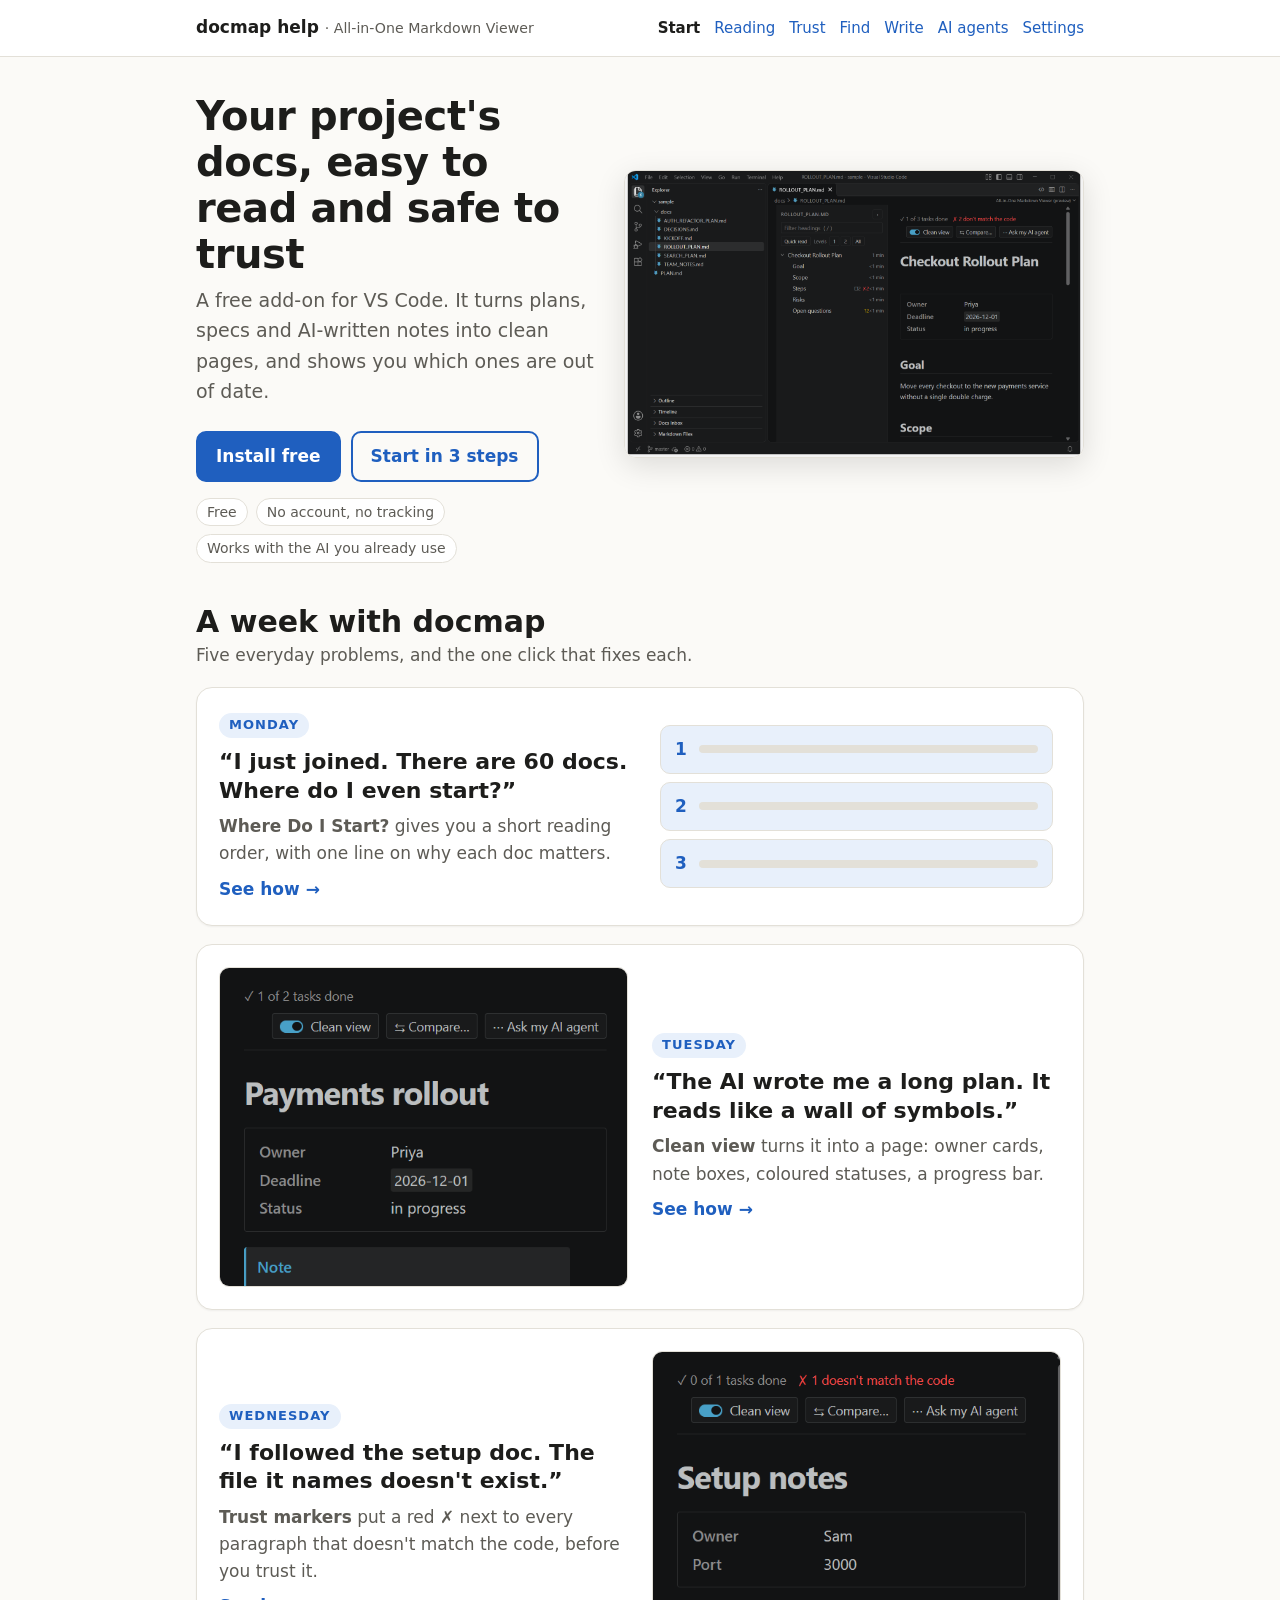
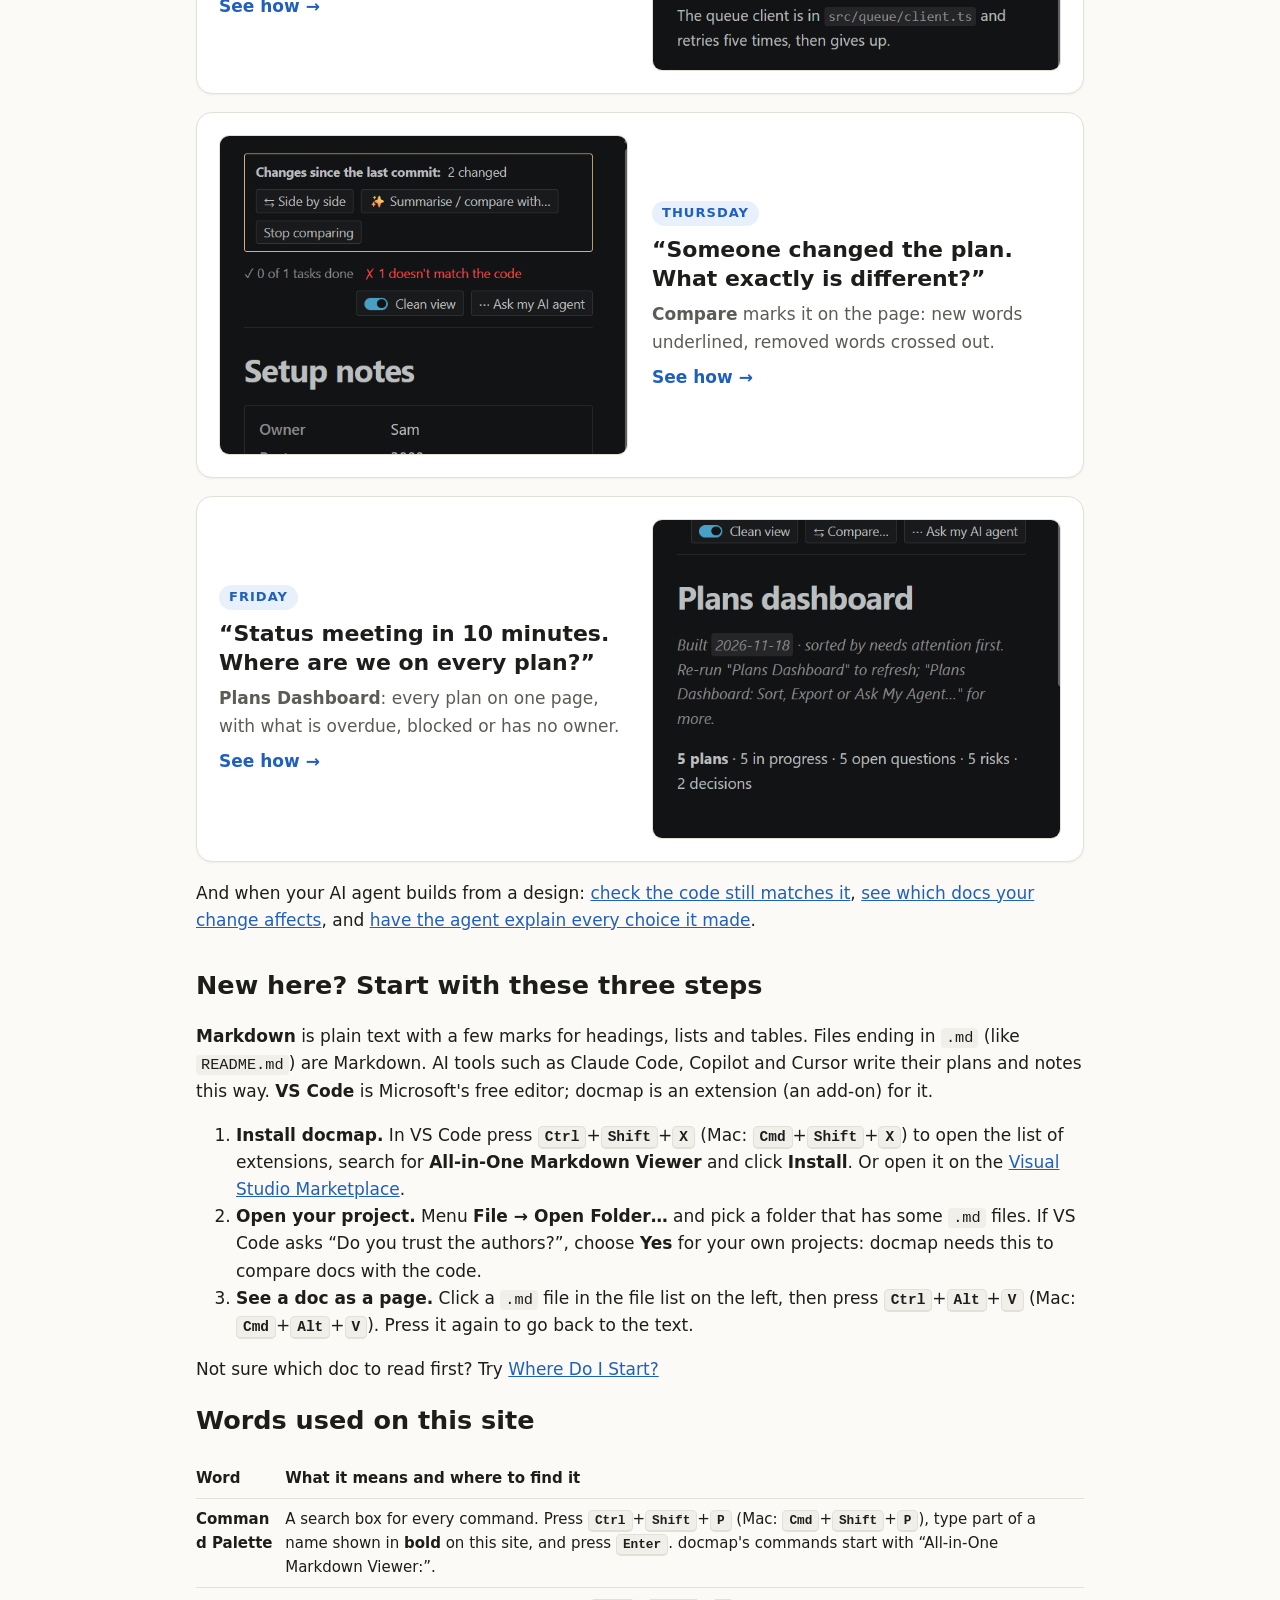
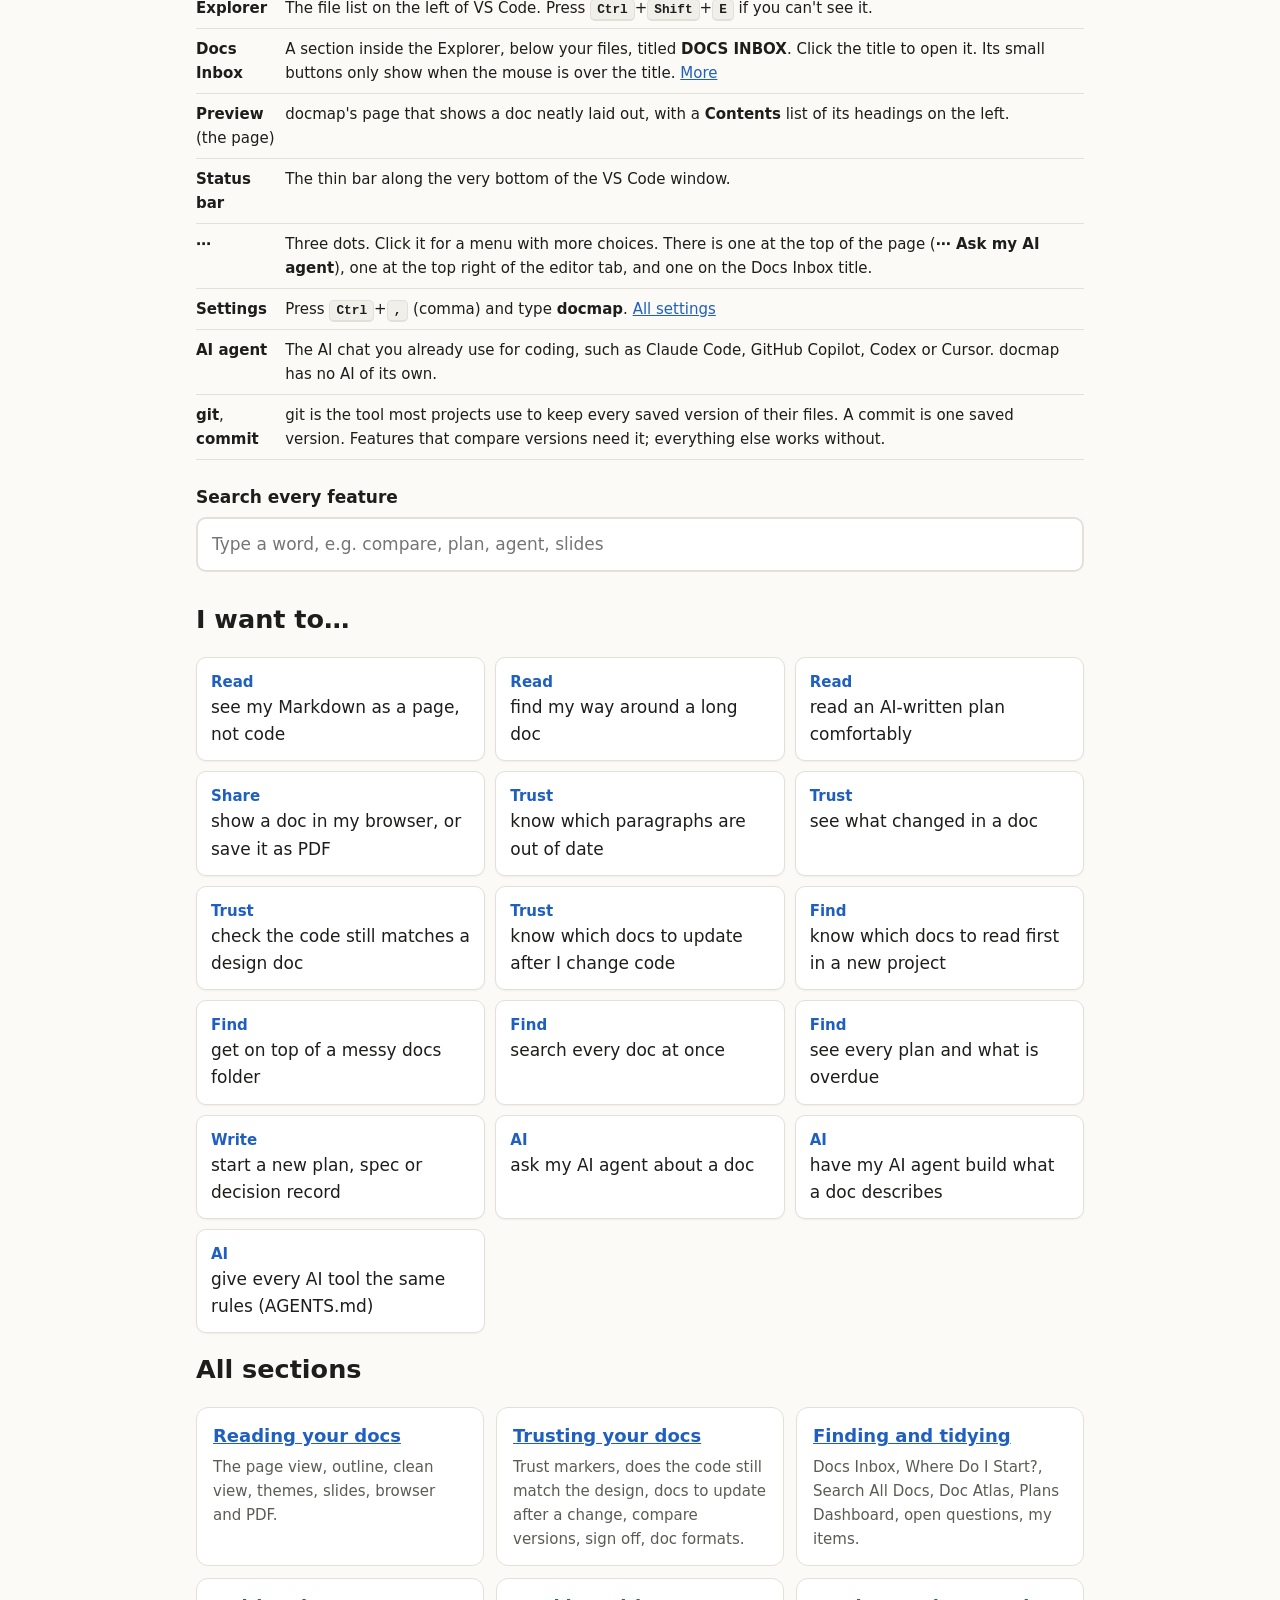
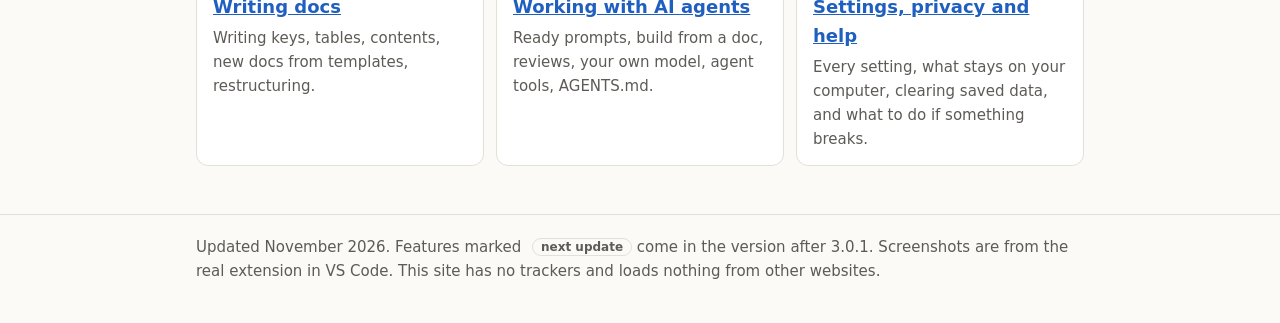
==== index.html @ 30f21ce8 "Help site for the next update: visual start page, new features, fixes - Start page: hero with instal" ====
<!doctype html>
<html lang="en">
<head>
<meta charset="utf-8">
<meta name="viewport" content="width=device-width, initial-scale=1">
<title>docmap help — All-in-One Markdown Viewer</title>
<meta name="description" content="Every feature of the All-in-One Markdown Viewer extension for VS Code: what it does, where to find it, and how to try it.">
<link rel="stylesheet" href="style.css">
</head>
<body>
<header class="top">
  <div class="wrap">
    <a class="brand" href="index.html">docmap help <small>· All-in-One Markdown Viewer</small></a>
    <nav aria-label="Sections">
      <a href="index.html" aria-current="page">Start</a>
      <a href="reading.html">Reading</a>
      <a href="trust.html">Trust</a>
      <a href="finding.html">Find</a>
      <a href="writing.html">Write</a>
      <a href="agents.html">AI agents</a>
      <a href="settings.html">Settings</a>
    </nav>
  </div>
</header>

<main class="wrap">
  <section class="hero">
    <div class="hero-text">
      <h1>Your project's docs, easy to read and safe to trust</h1>
      <p class="intro">A free add-on for VS Code. It turns plans, specs and AI-written notes into clean pages, and shows you which ones are out of date.</p>
      <p class="cta">
        <a class="btn" href="https://marketplace.visualstudio.com/items?itemName=kish21.markdown-as-web-page">Install free</a>
        <a class="btn ghost" href="#start">Start in 3 steps</a>
      </p>
      <ul class="pills">
        <li>Free</li><li>No account, no tracking</li><li>Works with the AI you already use</li>
      </ul>
    </div>
    <img class="hero-img" src="img/page-view.png" width="1440" height="900" alt="A plan shown as a clean page in VS Code, with a contents list on the left and a summary bar at the top">
  </section>

  <h2 class="story-title">A week with docmap</h2>
  <p class="story-sub">Five everyday problems, and the one click that fixes each.</p>
  <ol class="story">
    <li>
      <div class="story-text">
        <span class="day">Monday</span>
        <p class="pain">“I just joined. There are 60 docs. Where do I even start?”</p>
        <p class="fix"><b>Where Do I Start?</b> gives you a short reading order, with one line on why each doc matters.</p>
        <a href="finding.html#where-to-start">See how →</a>
      </div>
      <div class="story-art" aria-hidden="true"><span>1</span><span>2</span><span>3</span></div>
    </li>
    <li>
      <div class="story-text">
        <span class="day">Tuesday</span>
        <p class="pain">“The AI wrote me a long plan. It reads like a wall of symbols.”</p>
        <p class="fix"><b>Clean view</b> turns it into a page: owner cards, note boxes, coloured statuses, a progress bar.</p>
        <a href="reading.html#clean-view">See how →</a>
      </div>
      <img src="img/clean-view.png" width="558" height="1040" alt="An AI-written plan in Clean view: an owner card, a note box, numbered steps, coloured status labels and a progress bar" loading="lazy">
    </li>
    <li>
      <div class="story-text">
        <span class="day">Wednesday</span>
        <p class="pain">“I followed the setup doc. The file it names doesn't exist.”</p>
        <p class="fix"><b>Trust markers</b> put a red ✗ next to every paragraph that doesn't match the code, before you trust it.</p>
        <a href="trust.html#trust-markers">See how →</a>
      </div>
      <img src="img/trust-markers.png" width="558" height="778" alt="A red cross in the margin next to a paragraph that names a missing file, and '1 doesn't match the code' at the top" loading="lazy">
    </li>
    <li>
      <div class="story-text">
        <span class="day">Thursday</span>
        <p class="pain">“Someone changed the plan. What exactly is different?”</p>
        <p class="fix"><b>Compare</b> marks it on the page: new words underlined, removed words crossed out.</p>
        <a href="trust.html#compare">See how →</a>
      </div>
      <img src="img/compare-result.png" width="558" height="778" alt="A page with old words crossed out in red and new words underlined in green" loading="lazy">
    </li>
    <li>
      <div class="story-text">
        <span class="day">Friday</span>
        <p class="pain">“Status meeting in 10 minutes. Where are we on every plan?”</p>
        <p class="fix"><b>Plans Dashboard</b>: every plan on one page, with what is overdue, blocked or has no owner.</p>
        <a href="finding.html#plans-dashboard">See how →</a>
      </div>
      <img src="img/plans-dashboard.png" width="558" height="870" alt="The Plans Dashboard: totals at the top, then a Needs attention list of overdue plans and plans with no owner" loading="lazy">
    </li>
  </ol>
  <p class="story-more">And when your AI agent builds from a design: <a href="trust.html#design-check">check the code still matches it</a>, <a href="trust.html#commit-hint">see which docs your change affects</a>, and <a href="agents.html#build-from-doc">have the agent explain every choice it made</a>.</p>

  <h2 id="start">New here? Start with these three steps</h2>
  <p><b>Markdown</b> is plain text with a few marks for headings, lists and tables. Files ending in <code>.md</code> (like <code>README.md</code>) are Markdown. AI tools such as Claude Code, Copilot and Cursor write their plans and notes this way. <b>VS Code</b> is Microsoft's free editor; docmap is an extension (an add-on) for it.</p>
  <ol>
    <li><b>Install docmap.</b> In VS Code press <kbd>Ctrl</kbd>+<kbd>Shift</kbd>+<kbd>X</kbd> (Mac: <kbd>Cmd</kbd>+<kbd>Shift</kbd>+<kbd>X</kbd>) to open the list of extensions, search for <b>All-in-One Markdown Viewer</b> and click <b>Install</b>. Or open it on the <a href="https://marketplace.visualstudio.com/items?itemName=kish21.markdown-as-web-page">Visual Studio Marketplace</a>.</li>
    <li><b>Open your project.</b> Menu <b>File → Open Folder…</b> and pick a folder that has some <code>.md</code> files. If VS Code asks “Do you trust the authors?”, choose <b>Yes</b> for your own projects: docmap needs this to compare docs with the code.</li>
    <li><b>See a doc as a page.</b> Click a <code>.md</code> file in the file list on the left, then press <kbd>Ctrl</kbd>+<kbd>Alt</kbd>+<kbd>V</kbd> (Mac: <kbd>Cmd</kbd>+<kbd>Alt</kbd>+<kbd>V</kbd>). Press it again to go back to the text.</li>
  </ol>
  <p>Not sure which doc to read first? Try <a href="finding.html#where-to-start">Where Do I Start?</a></p>

  <h2 id="words">Words used on this site</h2>
  <table class="words">
    <tr><th>Word</th><th>What it means and where to find it</th></tr>
    <tr><td><b>Command Palette</b></td><td>A search box for every command. Press <kbd>Ctrl</kbd>+<kbd>Shift</kbd>+<kbd>P</kbd> (Mac: <kbd>Cmd</kbd>+<kbd>Shift</kbd>+<kbd>P</kbd>), type part of a name shown in <span class="cmd">bold</span> on this site, and press <kbd>Enter</kbd>. docmap's commands start with “All-in-One Markdown Viewer:”.</td></tr>
    <tr><td><b>Explorer</b></td><td>The file list on the left of VS Code. Press <kbd>Ctrl</kbd>+<kbd>Shift</kbd>+<kbd>E</kbd> if you can't see it.</td></tr>
    <tr><td><b>Docs Inbox</b></td><td>A section inside the Explorer, below your files, titled <b>DOCS INBOX</b>. Click the title to open it. Its small buttons only show when the mouse is over the title. <a href="finding.html#docs-inbox">More</a></td></tr>
    <tr><td><b>Preview</b> (the page)</td><td>docmap's page that shows a doc neatly laid out, with a <b>Contents</b> list of its headings on the left.</td></tr>
    <tr><td><b>Status bar</b></td><td>The thin bar along the very bottom of the VS Code window.</td></tr>
    <tr><td><b>⋯</b></td><td>Three dots. Click it for a menu with more choices. There is one at the top of the page (<b>⋯ Ask my AI agent</b>), one at the top right of the editor tab, and one on the Docs Inbox title.</td></tr>
    <tr><td><b>Settings</b></td><td>Press <kbd>Ctrl</kbd>+<kbd>,</kbd> (comma) and type <b>docmap</b>. <a href="settings.html#settings">All settings</a></td></tr>
    <tr><td><b>AI agent</b></td><td>The AI chat you already use for coding, such as Claude Code, GitHub Copilot, Codex or Cursor. docmap has no AI of its own.</td></tr>
    <tr><td><b>git</b>, <b>commit</b></td><td>git is the tool most projects use to keep every saved version of their files. A commit is one saved version. Features that compare versions need it; everything else works without.</td></tr>
  </table>

  <div class="search" role="search">
    <label for="q">Search every feature</label>
    <input id="q" type="search" placeholder="Type a word, e.g. compare, plan, agent, slides" autocomplete="off">
    <ul id="results" aria-live="polite"></ul>
  </div>

  <h2>I want to…</h2>
  <ul class="want">
    <li><a href="reading.html#show-preview"><span>Read</span>see my Markdown as a page, not code</a></li>
    <li><a href="reading.html#find-your-way"><span>Read</span>find my way around a long doc</a></li>
    <li><a href="reading.html#clean-view"><span>Read</span>read an AI-written plan comfortably</a></li>
    <li><a href="reading.html#in-browser"><span>Share</span>show a doc in my browser, or save it as PDF</a></li>
    <li><a href="trust.html#trust-markers"><span>Trust</span>know which paragraphs are out of date</a></li>
    <li><a href="trust.html#compare"><span>Trust</span>see what changed in a doc</a></li>
    <li><a href="trust.html#design-check"><span>Trust</span>check the code still matches a design doc</a></li>
    <li><a href="trust.html#commit-hint"><span>Trust</span>know which docs to update after I change code</a></li>
    <li><a href="finding.html#where-to-start"><span>Find</span>know which docs to read first in a new project</a></li>
    <li><a href="finding.html#docs-inbox"><span>Find</span>get on top of a messy docs folder</a></li>
    <li><a href="finding.html#search-all-docs"><span>Find</span>search every doc at once</a></li>
    <li><a href="finding.html#plans-dashboard"><span>Find</span>see every plan and what is overdue</a></li>
    <li><a href="writing.html#new-doc"><span>Write</span>start a new plan, spec or decision record</a></li>
    <li><a href="agents.html#ask-agent"><span>AI</span>ask my AI agent about a doc</a></li>
    <li><a href="agents.html#build-from-doc"><span>AI</span>have my AI agent build what a doc describes</a></li>
    <li><a href="agents.html#agents-md"><span>AI</span>give every AI tool the same rules (AGENTS.md)</a></li>
  </ul>

  <h2>All sections</h2>
  <ul class="sections">
    <li><h3><a href="reading.html">Reading your docs</a></h3><p>The page view, outline, clean view, themes, slides, browser and PDF.</p></li>
    <li><h3><a href="trust.html">Trusting your docs</a></h3><p>Trust markers, does the code still match the design, docs to update after a change, compare versions, sign off, doc formats.</p></li>
    <li><h3><a href="finding.html">Finding and tidying</a></h3><p>Docs Inbox, Where Do I Start?, Search All Docs, Doc Atlas, Plans Dashboard, open questions, my items.</p></li>
    <li><h3><a href="writing.html">Writing docs</a></h3><p>Writing keys, tables, contents, new docs from templates, restructuring.</p></li>
    <li><h3><a href="agents.html">Working with AI agents</a></h3><p>Ready prompts, build from a doc, reviews, your own model, agent tools, AGENTS.md.</p></li>
    <li><h3><a href="settings.html">Settings, privacy and help</a></h3><p>Every setting, what stays on your computer, clearing saved data, and what to do if something breaks.</p></li>
  </ul>
</main>

<footer>
  <div class="wrap">
    Updated November 2026. Features marked <span class="soon">next update</span> come in the version after 3.0.1. Screenshots are from the real extension in VS Code. This site has no trackers and loads nothing from other websites.
  </div>
</footer>
<script src="features.js"></script>
<script src="search.js"></script>
</body>
</html>
---- style.css ----
/* docmap help — one stylesheet, no outside fonts. Light and dark follow the reader's system. */
:root {
  --bg: #fbfaf7;
  --panel: #ffffff;
  --text: #1d1d1b;
  --muted: #5d5b55;
  --line: #e3e0d8;
  --accent: #1f5fbf;
  --accent-soft: #e8f0fb;
  --where: #fff7e0;
  --where-line: #e9c552;
  --kbd: #f1efe9;
  --shadow: 0 1px 2px rgba(0, 0, 0, .05);
  color-scheme: light;
}
@media (prefers-color-scheme: dark) {
  :root {
    --bg: #17181a;
    --panel: #1f2023;
    --text: #e9e7e2;
    --muted: #a9a59c;
    --line: #34363a;
    --accent: #7fb0ff;
    --accent-soft: #1d2a3d;
    --where: #2a2416;
    --where-line: #8a6d1c;
    --kbd: #2c2e32;
    --shadow: none;
    color-scheme: dark;
  }
}

* { box-sizing: border-box; }
html { -webkit-text-size-adjust: 100%; }
body {
  margin: 0;
  background: var(--bg);
  color: var(--text);
  font: 17px/1.6 system-ui, -apple-system, "Segoe UI", Roboto, "Helvetica Neue", Arial, sans-serif;
}
a { color: var(--accent); }
a:hover { text-decoration-thickness: 2px; }
img { max-width: 100%; height: auto; }

.wrap { max-width: 920px; margin: 0 auto; padding: 0 16px; }

/* Top bar */
.top { border-bottom: 1px solid var(--line); background: var(--panel); }
.top .wrap { display: flex; gap: 16px; align-items: center; justify-content: space-between; min-height: 56px; flex-wrap: wrap; }
.brand { font-weight: 700; text-decoration: none; color: var(--text); }
.brand small { font-weight: 400; color: var(--muted); }
.top nav { display: flex; gap: 14px; flex-wrap: wrap; font-size: 15px; }
.top nav a { text-decoration: none; }
.top nav a[aria-current="page"] { font-weight: 700; color: var(--text); }

/* Headings and text */
h1 { font-size: clamp(28px, 5vw, 40px); line-height: 1.15; margin: 36px 0 8px; letter-spacing: -.01em; }
.intro { color: var(--muted); font-size: 19px; margin: 0 0 24px; max-width: 46em; }
h2 { line-height: 1.25; }
kbd {
  font: 600 .85em/1 ui-monospace, "Cascadia Mono", Consolas, monospace;
  background: var(--kbd); border: 1px solid var(--line); border-bottom-width: 2px;
  border-radius: 5px; padding: 2px 6px; white-space: nowrap;
}
code { font: .9em ui-monospace, "Cascadia Mono", Consolas, monospace; background: var(--kbd); padding: 1px 5px; border-radius: 4px; }
.cmd { font-weight: 700; }
pre { background: var(--kbd); border: 1px solid var(--line); border-radius: 8px; padding: 10px 12px; overflow-x: auto; margin: 8px 0; }
pre code { background: none; padding: 0; font-size: 14px; line-height: 1.5; }

/* Search */
.search { position: relative; margin: 0 0 32px; }
.search label { display: block; font-weight: 700; margin-bottom: 6px; }
.search input {
  width: 100%; font: inherit; padding: 12px 14px; border-radius: 10px;
  border: 2px solid var(--line); background: var(--panel); color: var(--text);
}
.search input:focus { outline: none; border-color: var(--accent); }
#results { list-style: none; padding: 0; margin: 8px 0 0; }
#results li { border-bottom: 1px solid var(--line); }
#results a { display: block; padding: 10px 4px; text-decoration: none; }
#results .r-title { font-weight: 700; }
#results .r-line { display: block; color: var(--muted); font-size: 15px; }
#results .r-sec { font-size: 13px; color: var(--muted); }
#results .none { padding: 10px 4px; color: var(--muted); }

/* Start page */
.want { display: grid; grid-template-columns: repeat(auto-fill, minmax(260px, 1fr)); gap: 10px; padding: 0; list-style: none; }
.want a {
  display: block; height: 100%; padding: 12px 14px; border: 1px solid var(--line); border-radius: 10px;
  background: var(--panel); text-decoration: none; color: var(--text); box-shadow: var(--shadow);
}
.want a span { color: var(--accent); font-weight: 700; display: block; font-size: 15px; }
.want a:hover { border-color: var(--accent); }
.sections { display: grid; grid-template-columns: repeat(auto-fill, minmax(260px, 1fr)); gap: 12px; padding: 0; list-style: none; }
.sections li { border: 1px solid var(--line); border-radius: 12px; padding: 14px 16px; background: var(--panel); }
.sections h3 { margin: 0 0 4px; font-size: 18px; }
.sections p { margin: 0; color: var(--muted); font-size: 15px; }
.soon { font-size: 12px; font-weight: 700; color: var(--muted); border: 1px solid var(--line); border-radius: 99px; padding: 1px 8px; margin-left: 6px; vertical-align: middle; }

/* Section page: list of features */
.toc { columns: 2 240px; padding-left: 20px; margin: 0 0 32px; }
.toc li { break-inside: avoid; }

/* Feature card */
.card {
  background: var(--panel); border: 1px solid var(--line); border-radius: 14px;
  padding: 20px 22px; margin: 0 0 28px; box-shadow: var(--shadow); scroll-margin-top: 16px;
}
.card h2 { margin: 0 0 6px; font-size: 24px; }
.card h3 { font-size: 14px; text-transform: uppercase; letter-spacing: .06em; color: var(--muted); margin: 20px 0 6px; }
.lead { font-size: 18px; margin: 0; }
.who { color: var(--muted); margin: 4px 0 0; }
.where { background: var(--where); border-left: 4px solid var(--where-line); border-radius: 8px; padding: 4px 16px 10px; margin-top: 16px; }
.where h3 { color: var(--text); }
.where ul { margin: 0; padding-left: 20px; }
.where li + li { margin-top: 4px; }
.card ol { padding-left: 22px; margin: 0; }
.card ol li + li { margin-top: 4px; }
figure { margin: 16px 0 0; }
figure img { display: block; border: 1px solid var(--line); border-radius: 8px; }
figcaption { color: var(--muted); font-size: 15px; margin-top: 6px; }
.btns { max-width: 420px; }
details { margin-top: 16px; border-top: 1px solid var(--line); padding-top: 10px; }
summary { cursor: pointer; color: var(--accent); font-weight: 600; }
details table { border-collapse: collapse; margin-top: 8px; font-size: 15px; width: 100%; }
details th, details td { text-align: left; border-bottom: 1px solid var(--line); padding: 6px 8px 6px 0; vertical-align: top; overflow-wrap: anywhere; }
.permalink { font-size: 14px; color: var(--muted); text-decoration: none; margin-left: 6px; }

/* Start page: hero and the week story */
.hero { display: grid; grid-template-columns: 1fr 1.15fr; gap: 28px; align-items: center; margin: 8px 0 40px; }
.hero h1 { margin-top: 28px; }
.hero-img { border: 1px solid var(--line); border-radius: 12px; box-shadow: 0 8px 30px rgba(0, 0, 0, .12); }
.cta { display: flex; gap: 10px; flex-wrap: wrap; margin: 0 0 16px; }
.btn { display: inline-block; padding: 10px 18px; border-radius: 10px; background: var(--accent); color: var(--panel); font-weight: 700; text-decoration: none; border: 2px solid var(--accent); }
.btn.ghost { background: transparent; color: var(--accent); }
.pills { list-style: none; padding: 0; margin: 0; display: flex; gap: 8px; flex-wrap: wrap; }
.pills li { font-size: 14px; color: var(--muted); border: 1px solid var(--line); border-radius: 99px; padding: 2px 10px; background: var(--panel); }
.story-title { font-size: 30px; margin: 8px 0 2px; }
.story-sub { color: var(--muted); margin: 0 0 18px; }
.story { list-style: none; padding: 0; margin: 0; }
.story > li {
  display: grid; grid-template-columns: 1fr 1fr; gap: 24px; align-items: center;
  background: var(--panel); border: 1px solid var(--line); border-radius: 16px; padding: 22px; margin: 0 0 18px; box-shadow: var(--shadow);
}
.story > li:nth-child(even) .story-text { order: 2; }
.story img { width: 100%; max-height: 320px; object-fit: cover; object-position: top; border: 1px solid var(--line); border-radius: 10px; }
.day { display: inline-block; font-size: 13px; font-weight: 700; letter-spacing: .08em; text-transform: uppercase; color: var(--accent); background: var(--accent-soft); border-radius: 99px; padding: 2px 10px; }
.pain { font-size: 22px; line-height: 1.3; font-weight: 700; margin: 10px 0 8px; }
.fix { margin: 0 0 8px; color: var(--muted); }
.story-text a { font-weight: 700; text-decoration: none; }
.story-art { display: flex; flex-direction: column; gap: 8px; padding: 8px; }
.story-art span {
  display: flex; align-items: center; gap: 12px; font-weight: 700; color: var(--accent);
  border: 1px solid var(--line); border-radius: 10px; padding: 10px 14px; background: var(--accent-soft);
}
.story-art span::after { content: ""; flex: 1; height: 8px; border-radius: 4px; background: var(--line); }
.story-more { margin: 4px 0 36px; }
table.words { border-collapse: collapse; width: 100%; font-size: 15px; margin: 0 0 24px; }
table.words th, table.words td { text-align: left; border-bottom: 1px solid var(--line); padding: 8px 10px 8px 0; vertical-align: top; overflow-wrap: anywhere; }
.problem { font-weight: 700; color: var(--accent); margin: 0 0 6px; }
.card h2 .soon, footer .soon { font-size: 12px; }
details th[colspan] { padding-top: 14px; color: var(--muted); text-transform: uppercase; font-size: 13px; letter-spacing: .05em; }

@media (max-width: 760px) {
  .hero, .story > li { grid-template-columns: 1fr; }
  .story > li:nth-child(even) .story-text { order: 0; }
  .pain { font-size: 19px; }
}

footer { border-top: 1px solid var(--line); margin-top: 48px; padding: 20px 0 40px; color: var(--muted); font-size: 15px; }

@media (max-width: 560px) {
  body { font-size: 16px; }
  .card { padding: 16px; border-radius: 10px; }
  .card h2 { font-size: 21px; }
  .top nav { gap: 10px; font-size: 14px; }
}
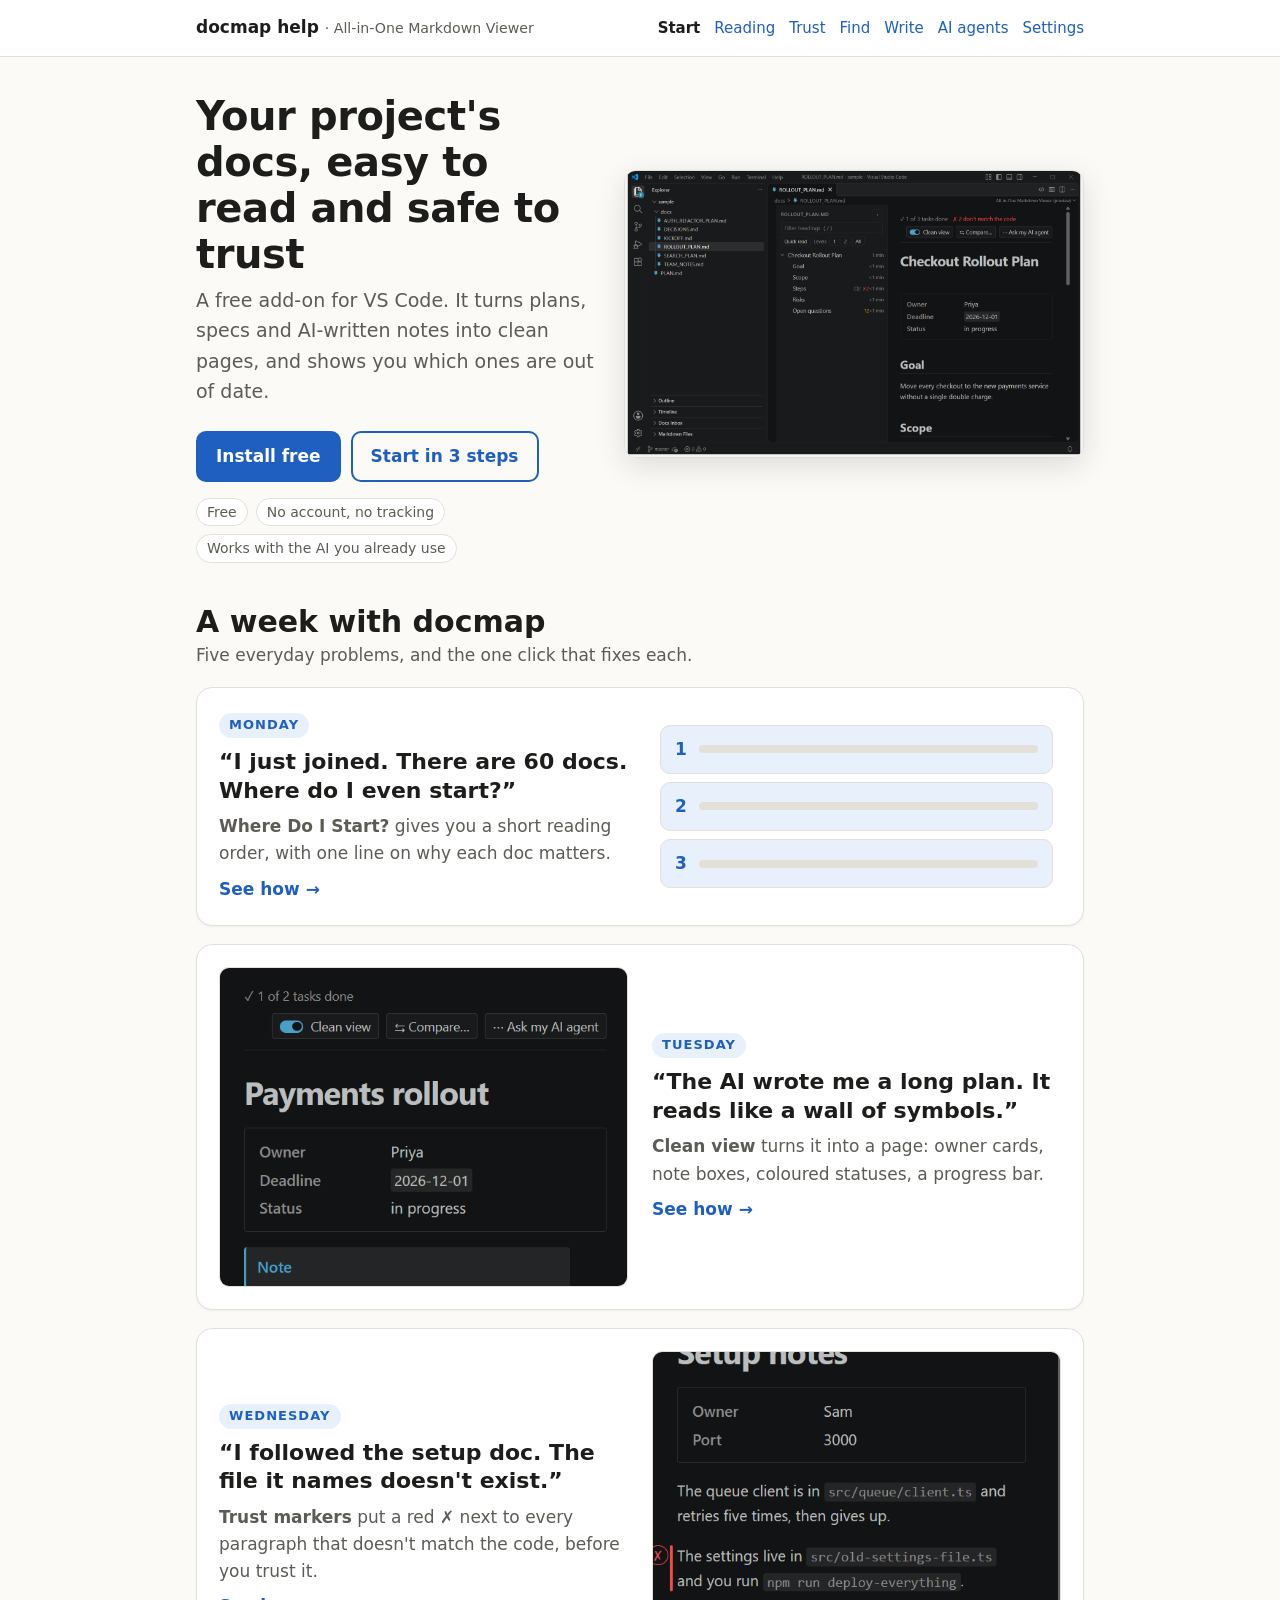
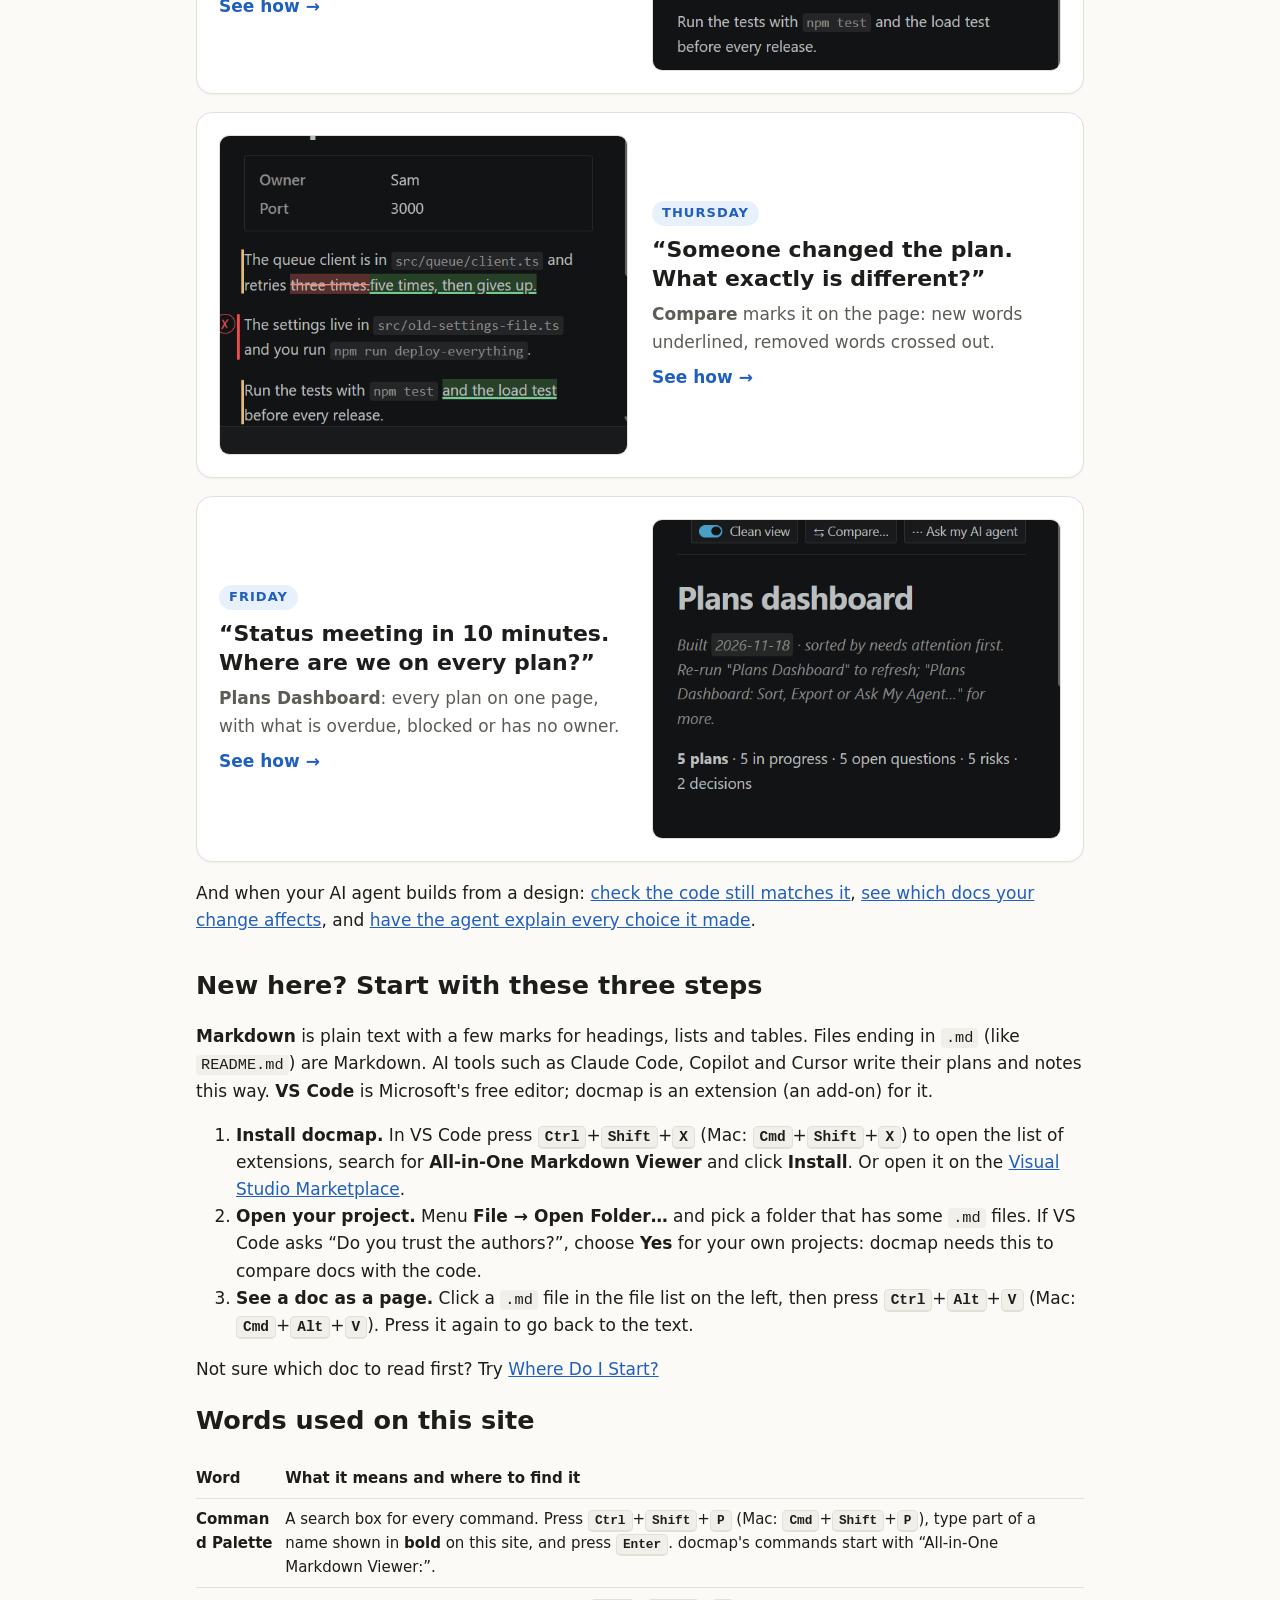
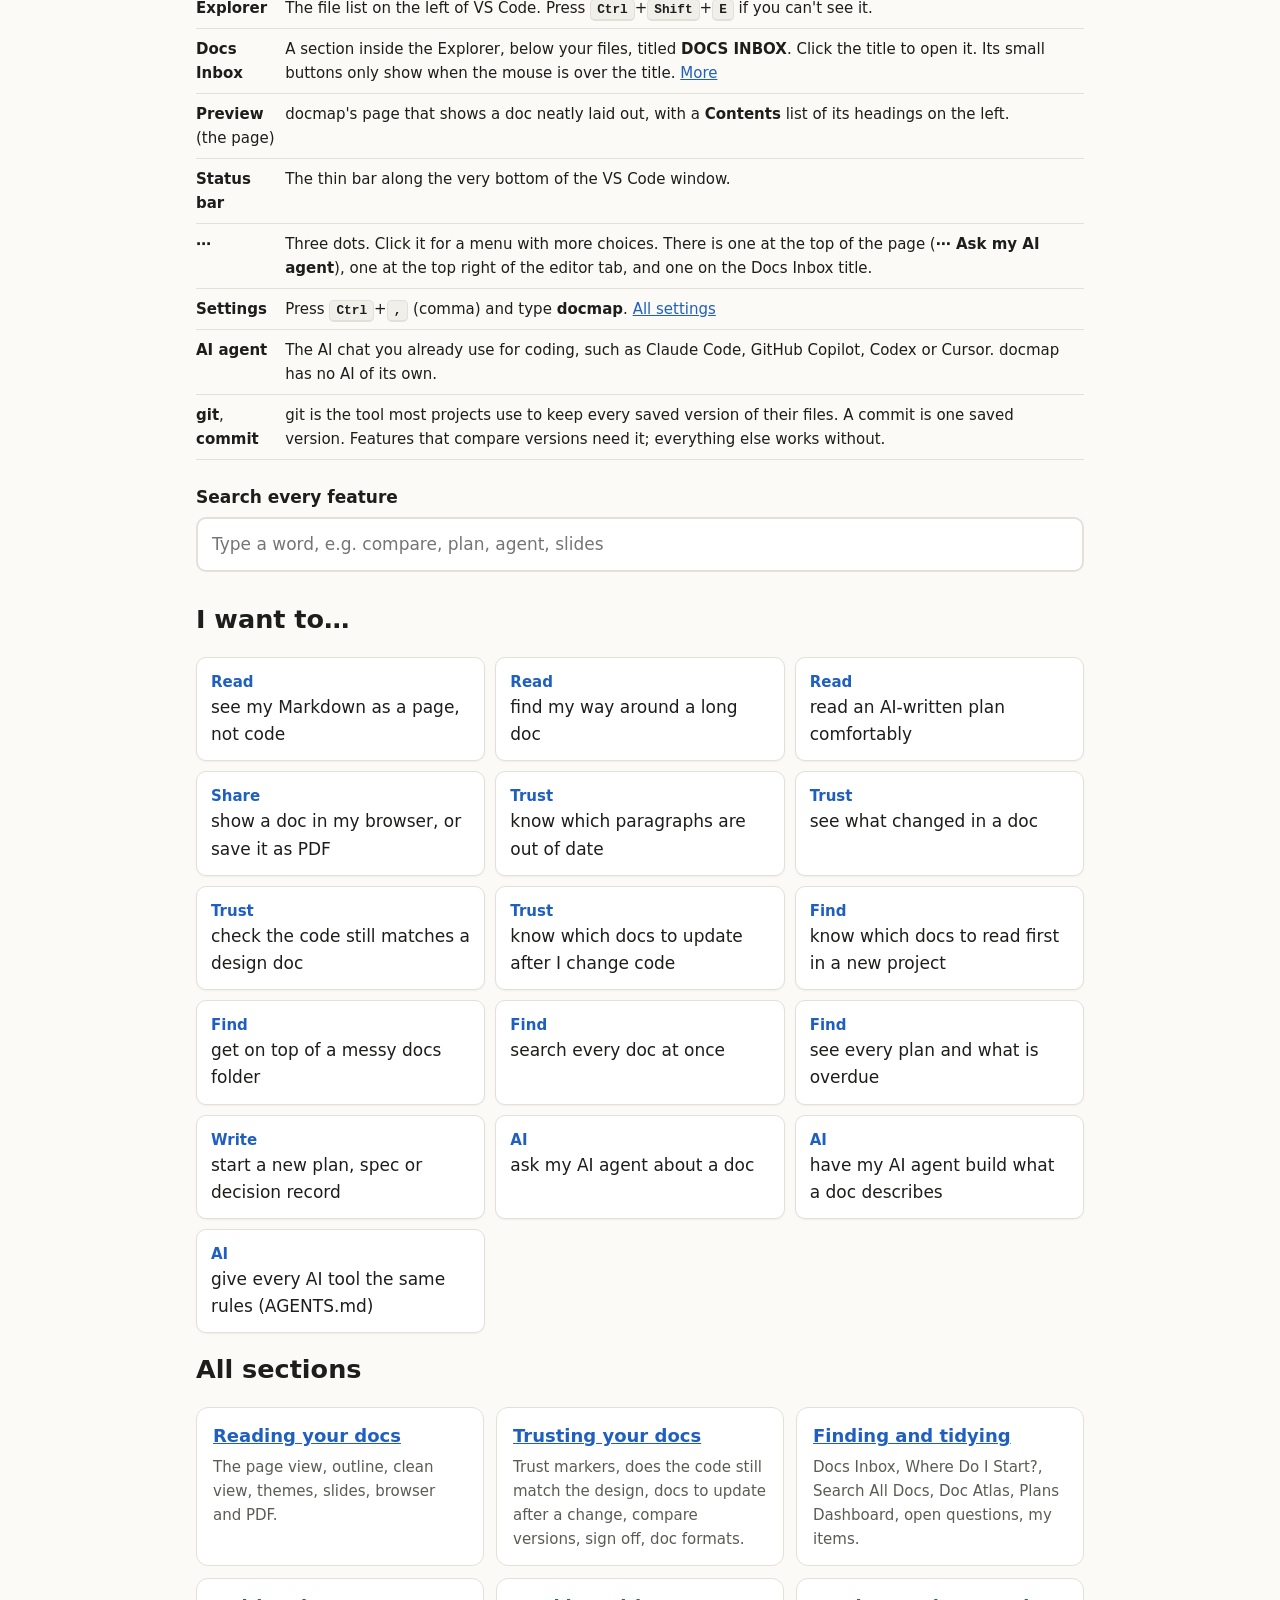
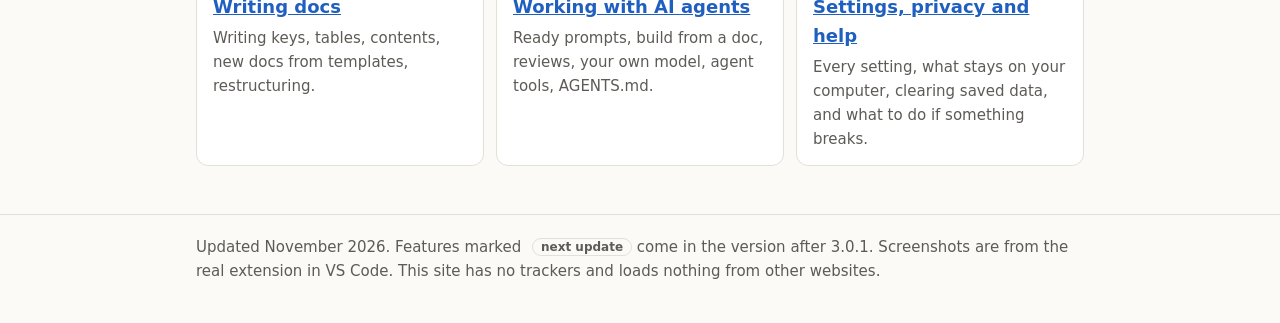
==== commit 153c721d: "Every help page in the story style: problem, fix, where, screenshot - Reading, Trust, Find, Write, A" ====
--- a/index.html
+++ b/index.html
@@ -67,7 +67,7 @@
         <p class="fix"><b>Trust markers</b> put a red ✗ next to every paragraph that doesn't match the code, before you trust it.</p>
         <a href="trust.html#trust-markers">See how →</a>
       </div>
-      <img src="img/trust-markers.png" width="558" height="778" alt="A red cross in the margin next to a paragraph that names a missing file, and '1 doesn't match the code' at the top" loading="lazy">
+      <img class="show-middle" src="img/trust-markers.png" width="558" height="778" alt="A red cross in the margin next to a paragraph that names a missing file, and '1 doesn't match the code' at the top" loading="lazy">
     </li>
     <li>
       <div class="story-text">
@@ -76,7 +76,7 @@
         <p class="fix"><b>Compare</b> marks it on the page: new words underlined, removed words crossed out.</p>
         <a href="trust.html#compare">See how →</a>
       </div>
-      <img src="img/compare-result.png" width="558" height="778" alt="A page with old words crossed out in red and new words underlined in green" loading="lazy">
+      <img class="show-bottom" src="img/compare-result.png" width="558" height="778" alt="A page with old words crossed out in red and new words underlined in green" loading="lazy">
     </li>
     <li>
       <div class="story-text">
--- a/style.css
+++ b/style.css
@@ -155,6 +155,17 @@
 }
 .story-art span::after { content: ""; flex: 1; height: 8px; border-radius: 4px; background: var(--line); }
 .story-more { margin: 4px 0 36px; }
+.story > li { scroll-margin-top: 16px; }
+.story > li.noimg { grid-template-columns: 1fr; }
+.story img.show-bottom { object-position: bottom; }
+.story img.show-middle { object-position: center; }
+.story img.show-all { object-fit: contain; max-height: none; }
+.story-text details table { font-size: 14px; }
+h2.day { margin: 0; line-height: 1.4; }
+.where-line { font-size: 15px; margin: 0; padding: 8px 12px; background: var(--where); border-left: 3px solid var(--where-line); border-radius: 6px; }
+.jump { list-style: none; padding: 0; margin: 0 0 24px; display: flex; flex-wrap: wrap; gap: 8px; }
+.jump a { display: inline-block; font-size: 14px; padding: 4px 12px; border: 1px solid var(--line); border-radius: 99px; background: var(--panel); text-decoration: none; }
+.jump a:hover { border-color: var(--accent); }
 table.words { border-collapse: collapse; width: 100%; font-size: 15px; margin: 0 0 24px; }
 table.words th, table.words td { text-align: left; border-bottom: 1px solid var(--line); padding: 8px 10px 8px 0; vertical-align: top; overflow-wrap: anywhere; }
 .problem { font-weight: 700; color: var(--accent); margin: 0 0 6px; }
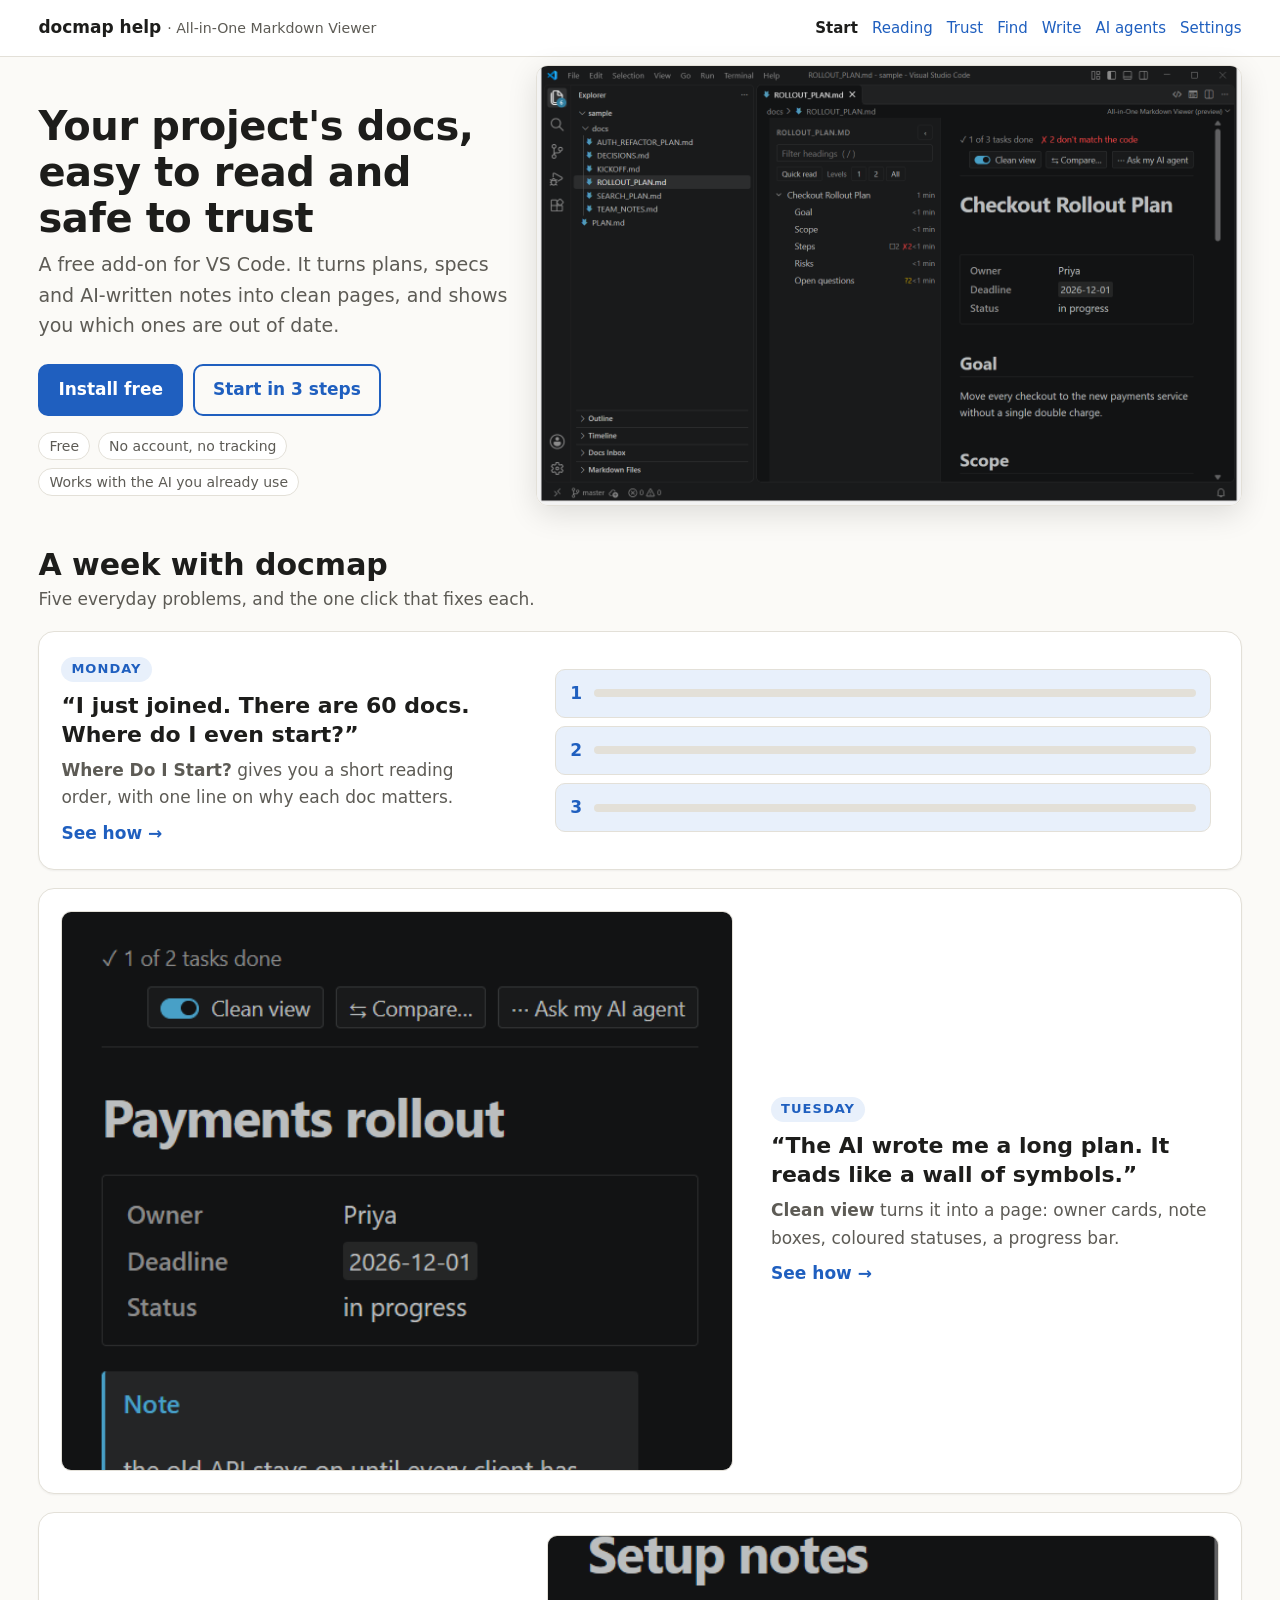
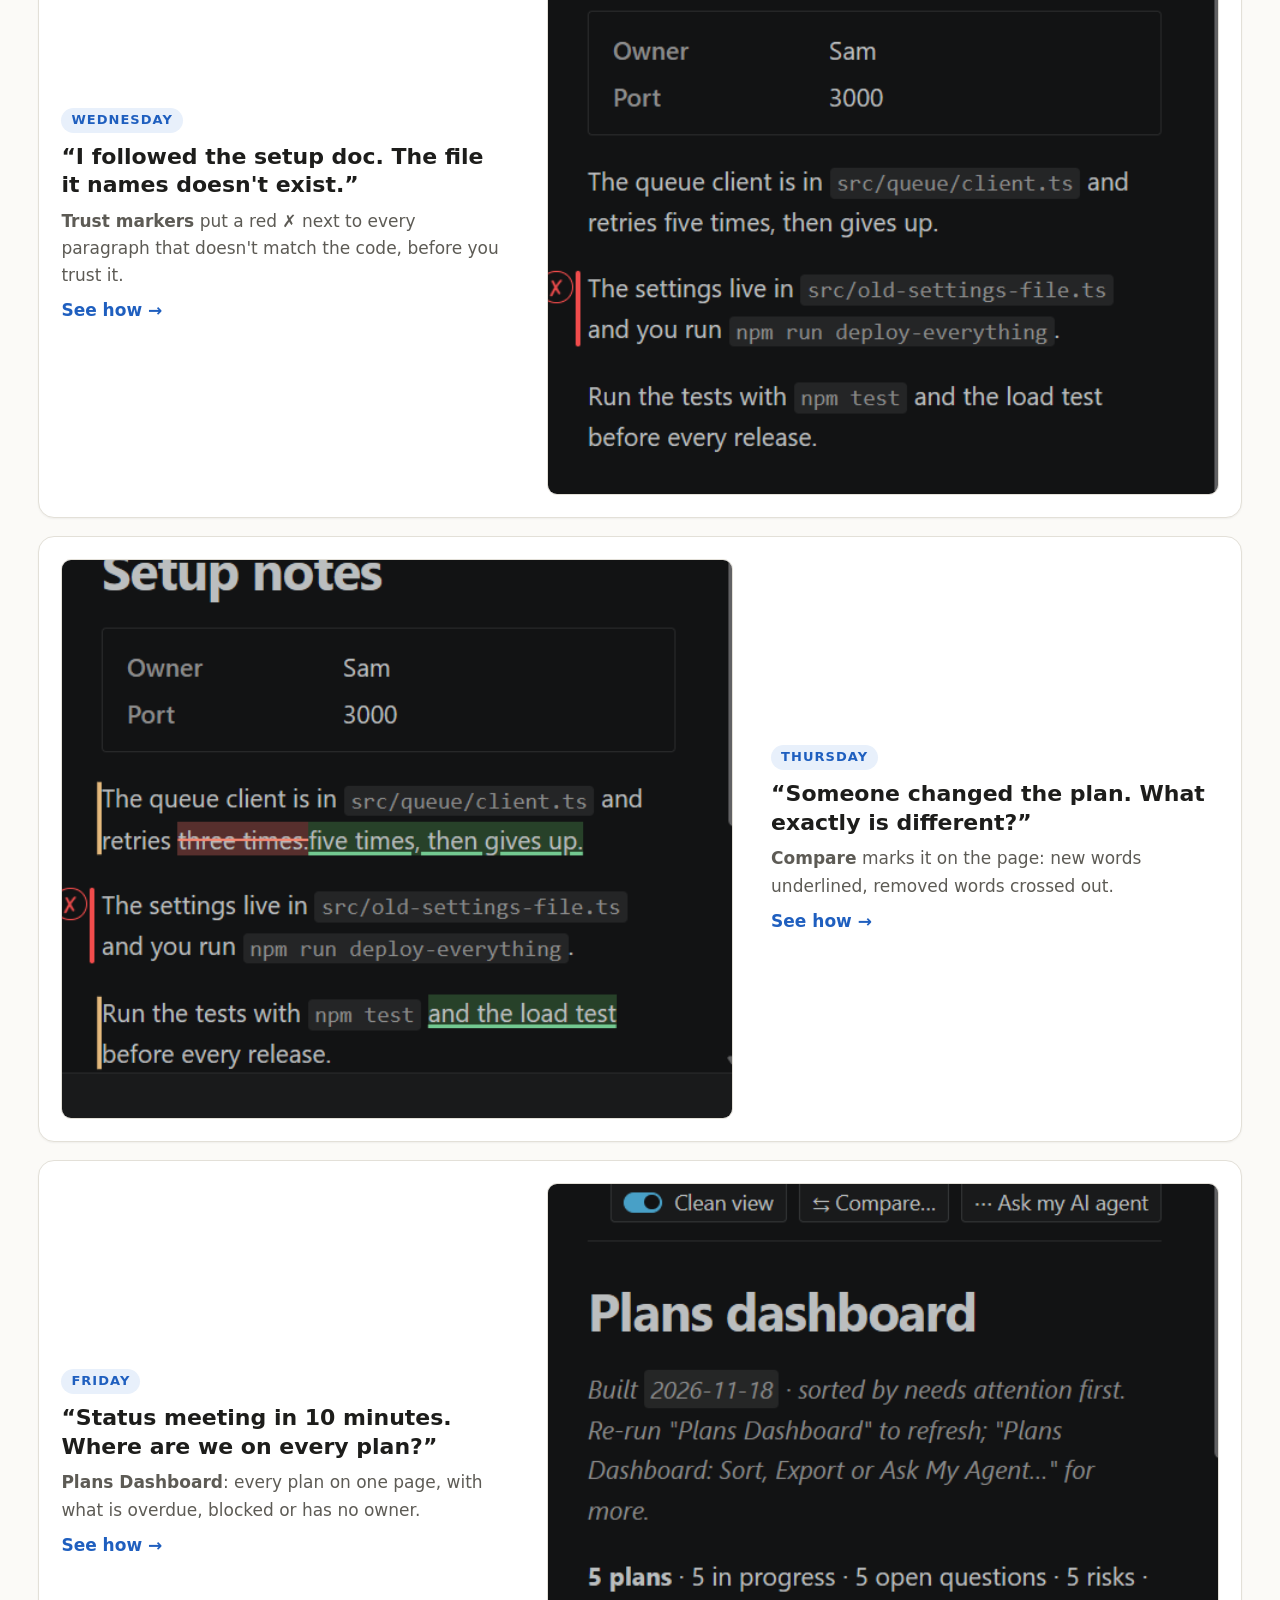
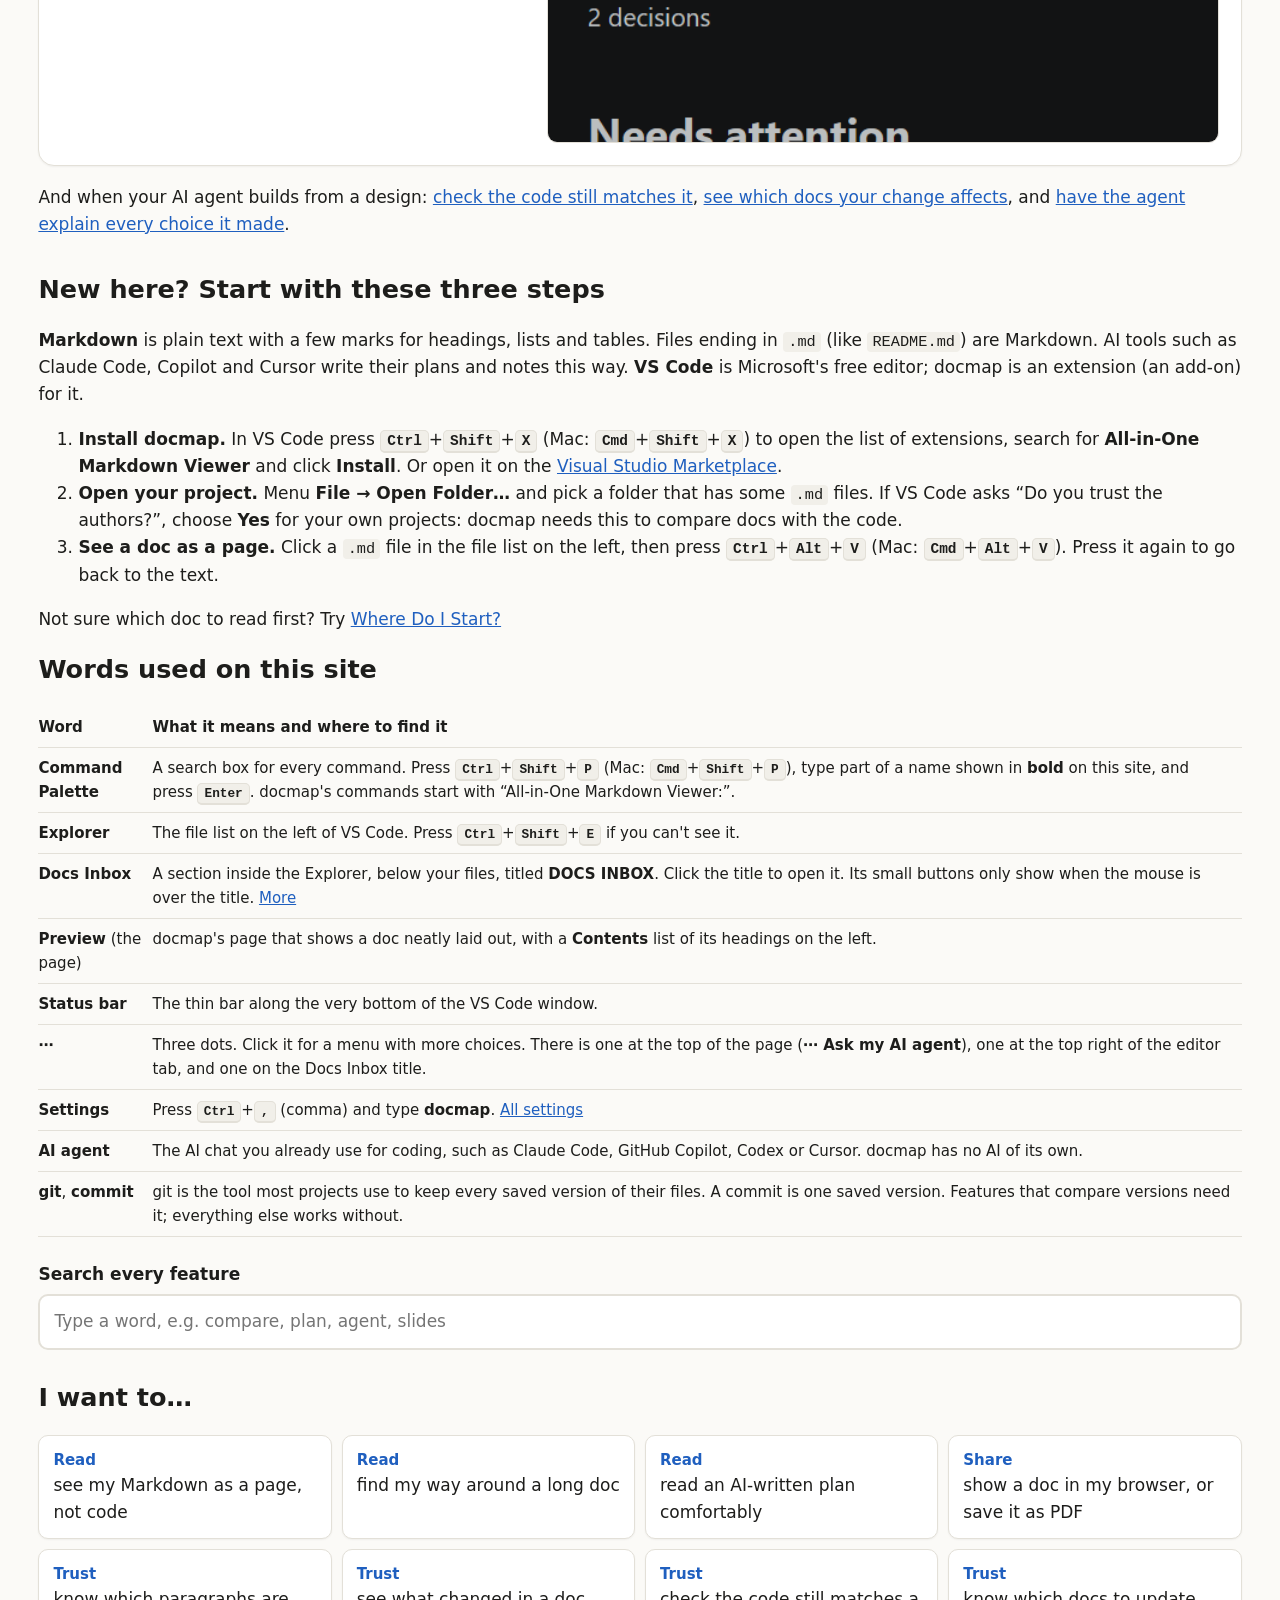
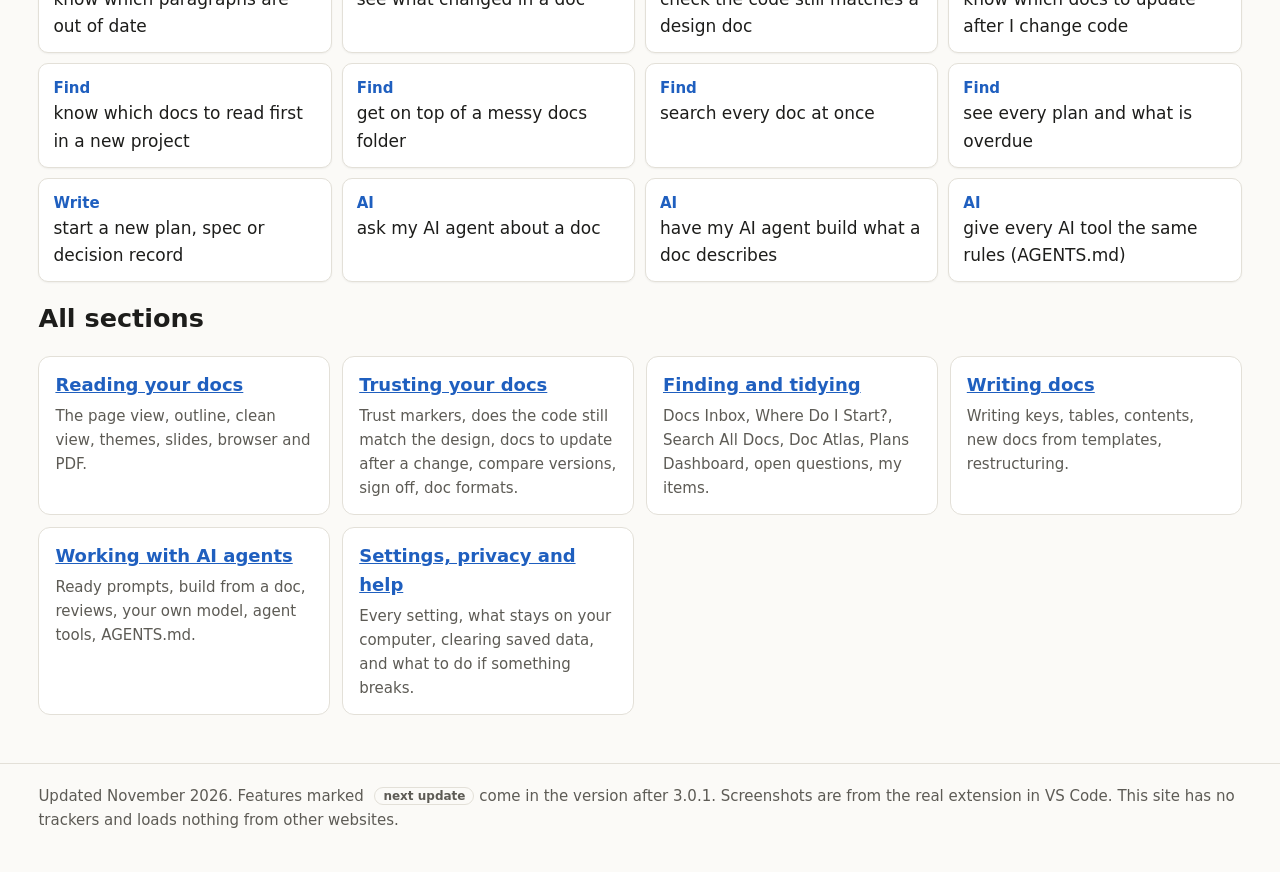
==== commit fc6939e9: "Real screenshots for every feature; full-width pages; click to enlarge - 19 new screenshots of the n" ====
--- a/index.html
+++ b/index.html
@@ -157,5 +157,6 @@
 </footer>
 <script src="features.js"></script>
 <script src="search.js"></script>
+<script src="zoom.js"></script>
 </body>
 </html>
--- a/style.css
+++ b/style.css
@@ -42,7 +42,7 @@
 a:hover { text-decoration-thickness: 2px; }
 img { max-width: 100%; height: auto; }
 
-.wrap { max-width: 920px; margin: 0 auto; padding: 0 16px; }
+.wrap { max-width: 1480px; margin: 0 auto; padding: 0 clamp(16px, 3vw, 48px); }
 
 /* Top bar */
 .top { border-bottom: 1px solid var(--line); background: var(--panel); }
@@ -127,7 +127,7 @@
 .permalink { font-size: 14px; color: var(--muted); text-decoration: none; margin-left: 6px; }
 
 /* Start page: hero and the week story */
-.hero { display: grid; grid-template-columns: 1fr 1.15fr; gap: 28px; align-items: center; margin: 8px 0 40px; }
+.hero { display: grid; grid-template-columns: minmax(0, 2fr) minmax(0, 3fr); gap: 28px; align-items: center; margin: 8px 0 40px; }
 .hero h1 { margin-top: 28px; }
 .hero-img { border: 1px solid var(--line); border-radius: 12px; box-shadow: 0 8px 30px rgba(0, 0, 0, .12); }
 .cta { display: flex; gap: 10px; flex-wrap: wrap; margin: 0 0 16px; }
@@ -139,11 +139,12 @@
 .story-sub { color: var(--muted); margin: 0 0 18px; }
 .story { list-style: none; padding: 0; margin: 0; }
 .story > li {
-  display: grid; grid-template-columns: 1fr 1fr; gap: 24px; align-items: center;
+  display: grid; grid-template-columns: minmax(0, 2fr) minmax(0, 3fr); gap: clamp(20px, 3vw, 48px); align-items: center;
   background: var(--panel); border: 1px solid var(--line); border-radius: 16px; padding: 22px; margin: 0 0 18px; box-shadow: var(--shadow);
 }
+.story > li:nth-child(even) { grid-template-columns: minmax(0, 3fr) minmax(0, 2fr); }
 .story > li:nth-child(even) .story-text { order: 2; }
-.story img { width: 100%; max-height: 320px; object-fit: cover; object-position: top; border: 1px solid var(--line); border-radius: 10px; }
+.story img { width: 100%; max-height: min(560px, 70vh); object-fit: cover; object-position: top; border: 1px solid var(--line); border-radius: 10px; }
 .day { display: inline-block; font-size: 13px; font-weight: 700; letter-spacing: .08em; text-transform: uppercase; color: var(--accent); background: var(--accent-soft); border-radius: 99px; padding: 2px 10px; }
 .pain { font-size: 22px; line-height: 1.3; font-weight: 700; margin: 10px 0 8px; }
 .fix { margin: 0 0 8px; color: var(--muted); }
@@ -157,6 +158,13 @@
 .story-more { margin: 4px 0 36px; }
 .story > li { scroll-margin-top: 16px; }
 .story > li.noimg { grid-template-columns: 1fr; }
+.story > li.noimg .story-text { max-width: 75ch; }
+.story img, .hero-img { cursor: zoom-in; }
+dialog.zoom { border: 0; padding: 0; background: transparent; max-width: 96vw; max-height: 94vh; overflow: auto; }
+dialog.zoom::backdrop { background: rgba(0, 0, 0, .8); }
+dialog.zoom img { display: block; max-width: 96vw; height: auto; border-radius: 8px; cursor: zoom-out; }
+.zoom-close { position: fixed; top: 12px; right: 16px; font: 700 28px/1 system-ui, sans-serif; color: #fff; background: rgba(0, 0, 0, .5); border: 0; border-radius: 99px; width: 44px; height: 44px; cursor: pointer; }
+.story img.small { width: auto; max-width: 100%; max-height: none; object-fit: contain; justify-self: center; }
 .story img.show-bottom { object-position: bottom; }
 .story img.show-middle { object-position: center; }
 .story img.show-all { object-fit: contain; max-height: none; }
@@ -166,6 +174,9 @@
 .jump { list-style: none; padding: 0; margin: 0 0 24px; display: flex; flex-wrap: wrap; gap: 8px; }
 .jump a { display: inline-block; font-size: 14px; padding: 4px 12px; border: 1px solid var(--line); border-radius: 99px; background: var(--panel); text-decoration: none; }
 .jump a:hover { border-color: var(--accent); }
+.chips-title { font-size: 13px; font-weight: 700; text-transform: uppercase; letter-spacing: .05em; color: var(--muted); margin: 14px 0 6px; }
+.chips { list-style: none; padding: 0; margin: 0; display: flex; flex-wrap: wrap; gap: 6px; }
+.chips li { font-size: 14px; padding: 2px 10px; border-radius: 99px; background: var(--accent-soft); color: var(--text); }
 table.words { border-collapse: collapse; width: 100%; font-size: 15px; margin: 0 0 24px; }
 table.words th, table.words td { text-align: left; border-bottom: 1px solid var(--line); padding: 8px 10px 8px 0; vertical-align: top; overflow-wrap: anywhere; }
 .problem { font-weight: 700; color: var(--accent); margin: 0 0 6px; }
@@ -173,7 +184,7 @@
 details th[colspan] { padding-top: 14px; color: var(--muted); text-transform: uppercase; font-size: 13px; letter-spacing: .05em; }
 
 @media (max-width: 760px) {
-  .hero, .story > li { grid-template-columns: 1fr; }
+  .hero, .story > li, .story > li:nth-child(even) { grid-template-columns: 1fr; }
   .story > li:nth-child(even) .story-text { order: 0; }
   .pain { font-size: 19px; }
 }
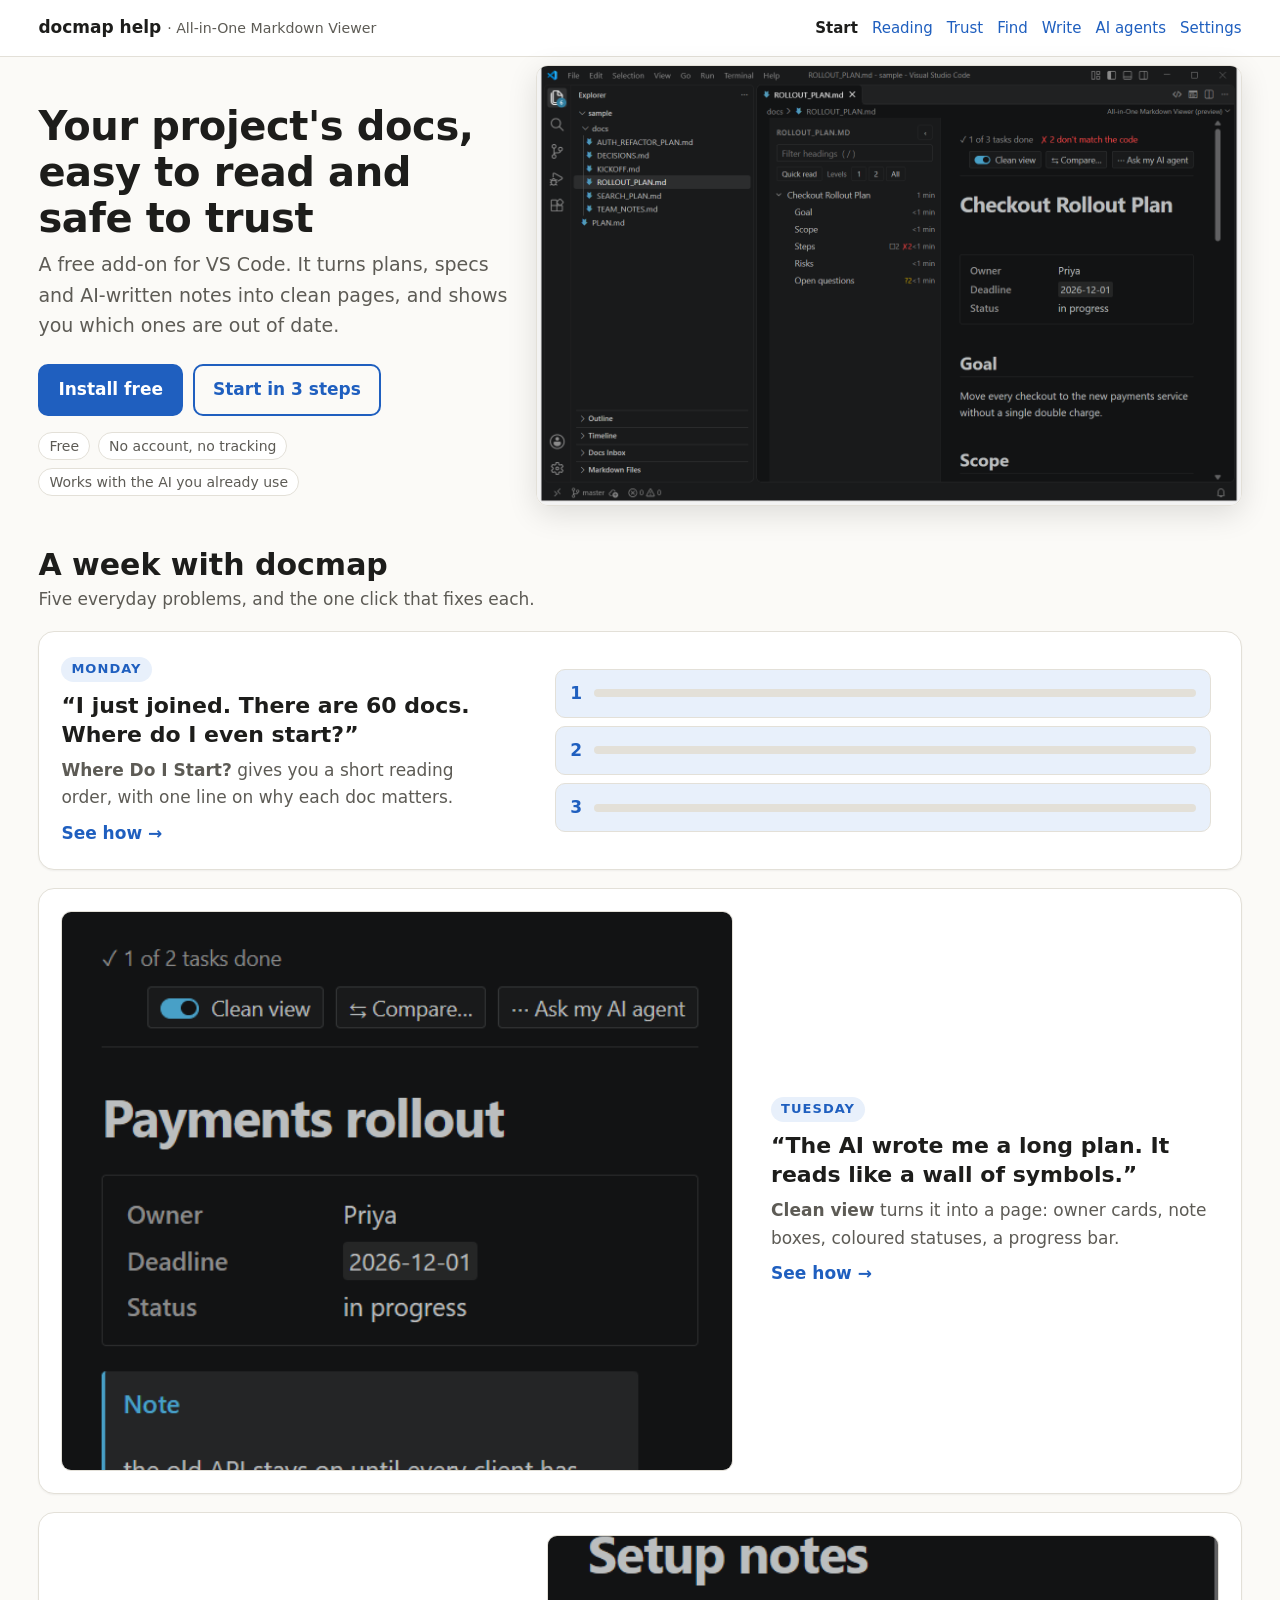
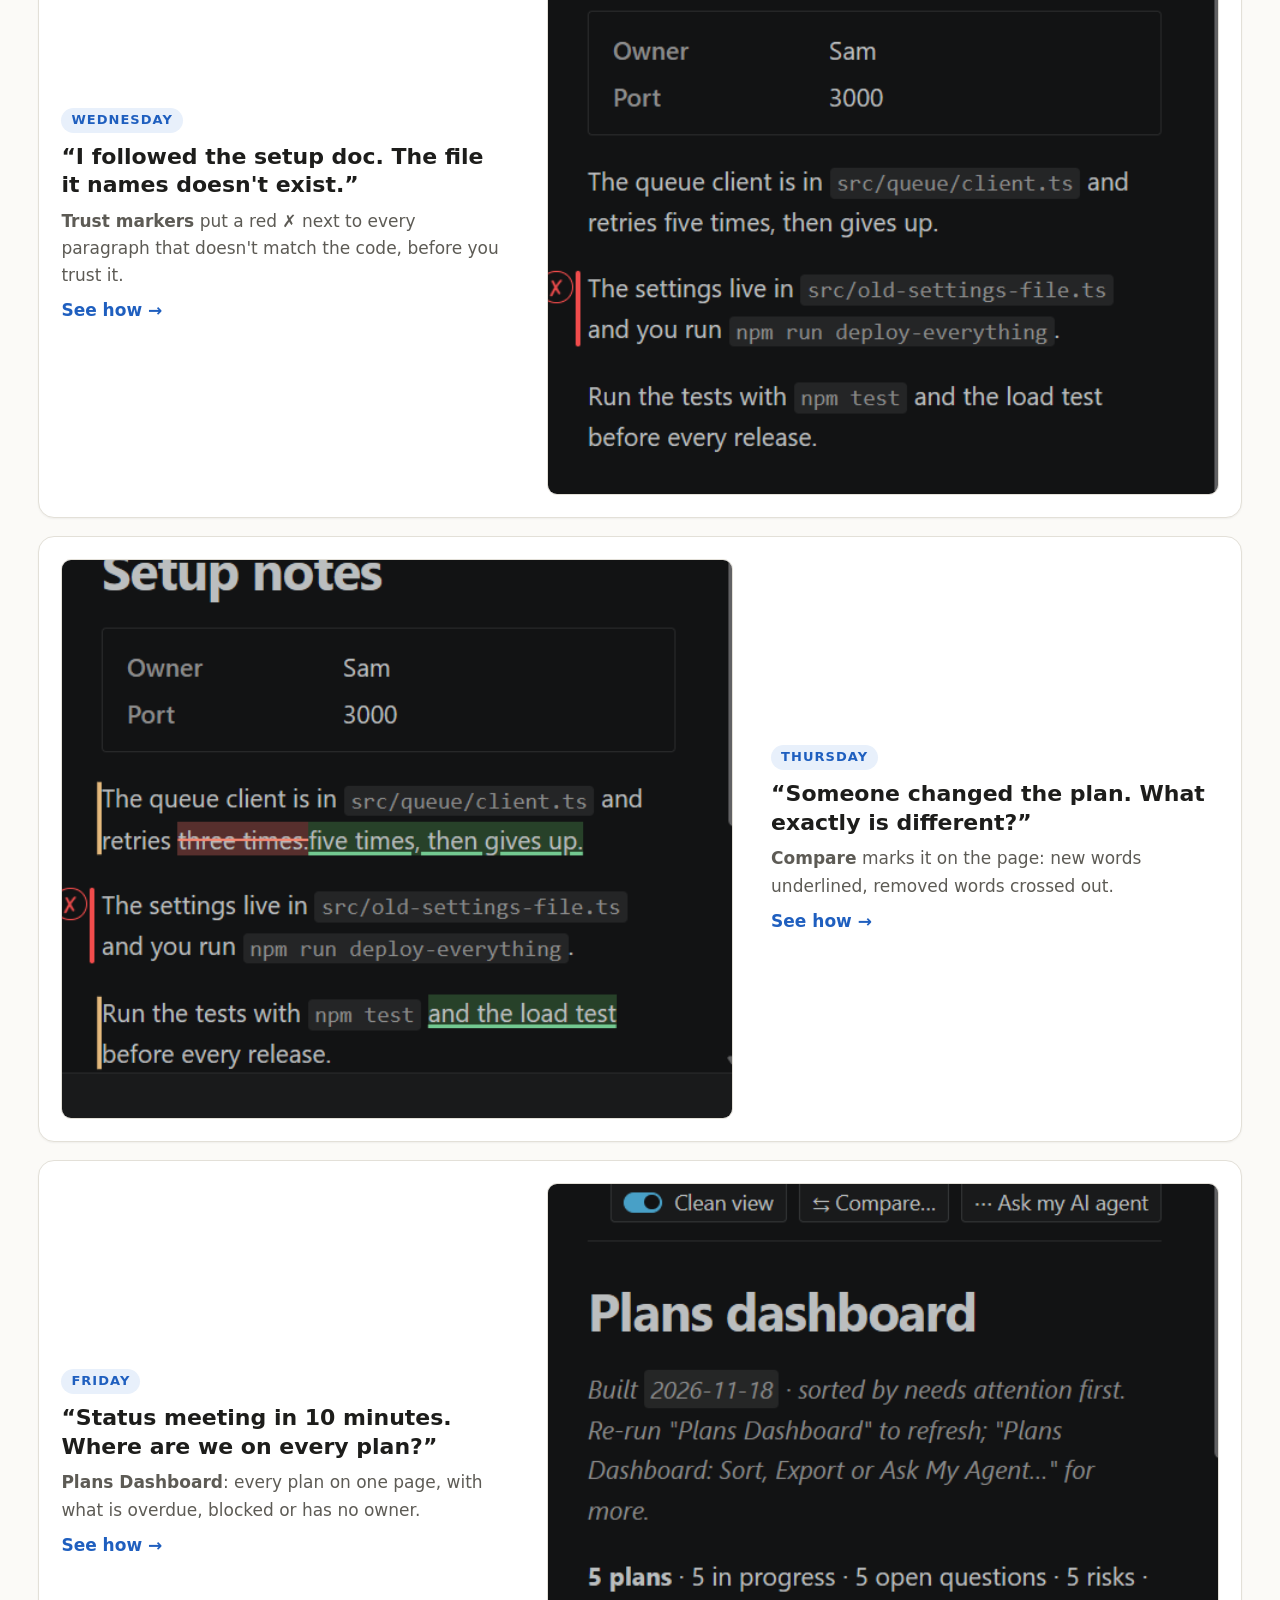
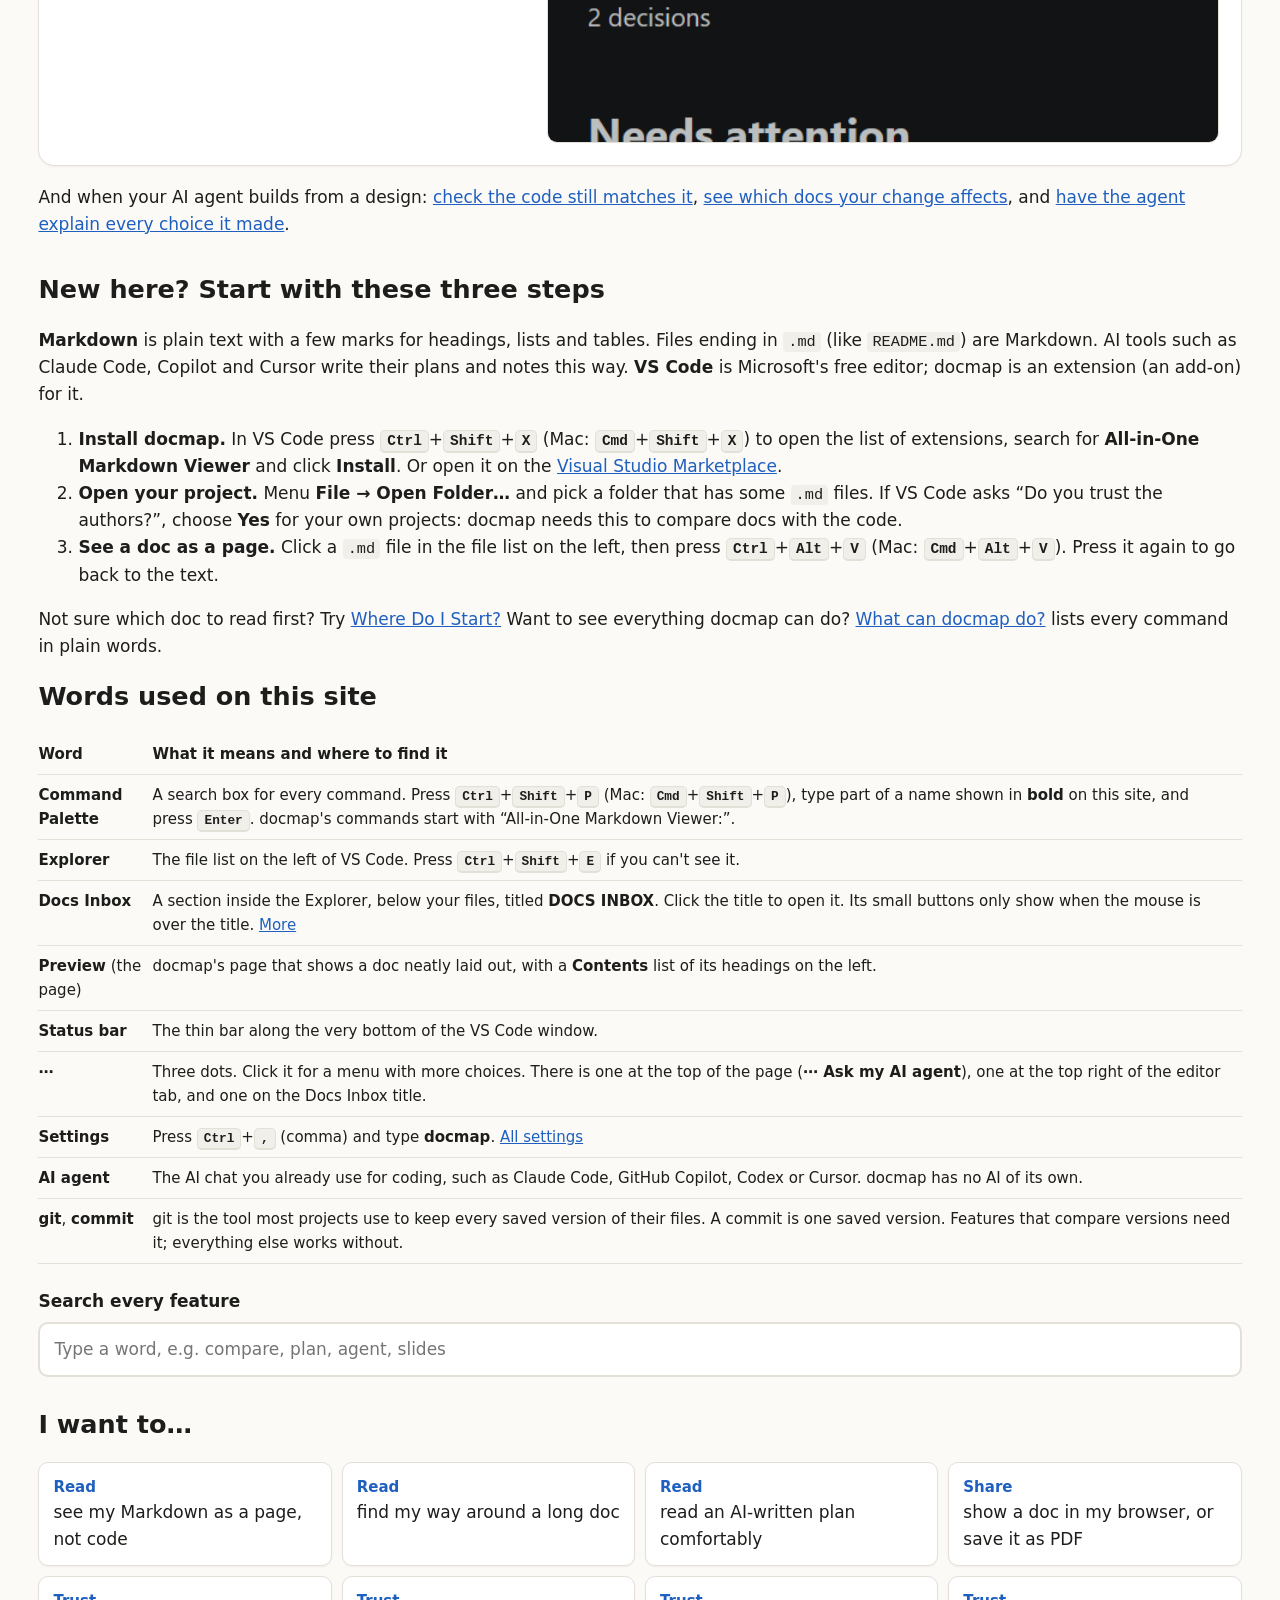
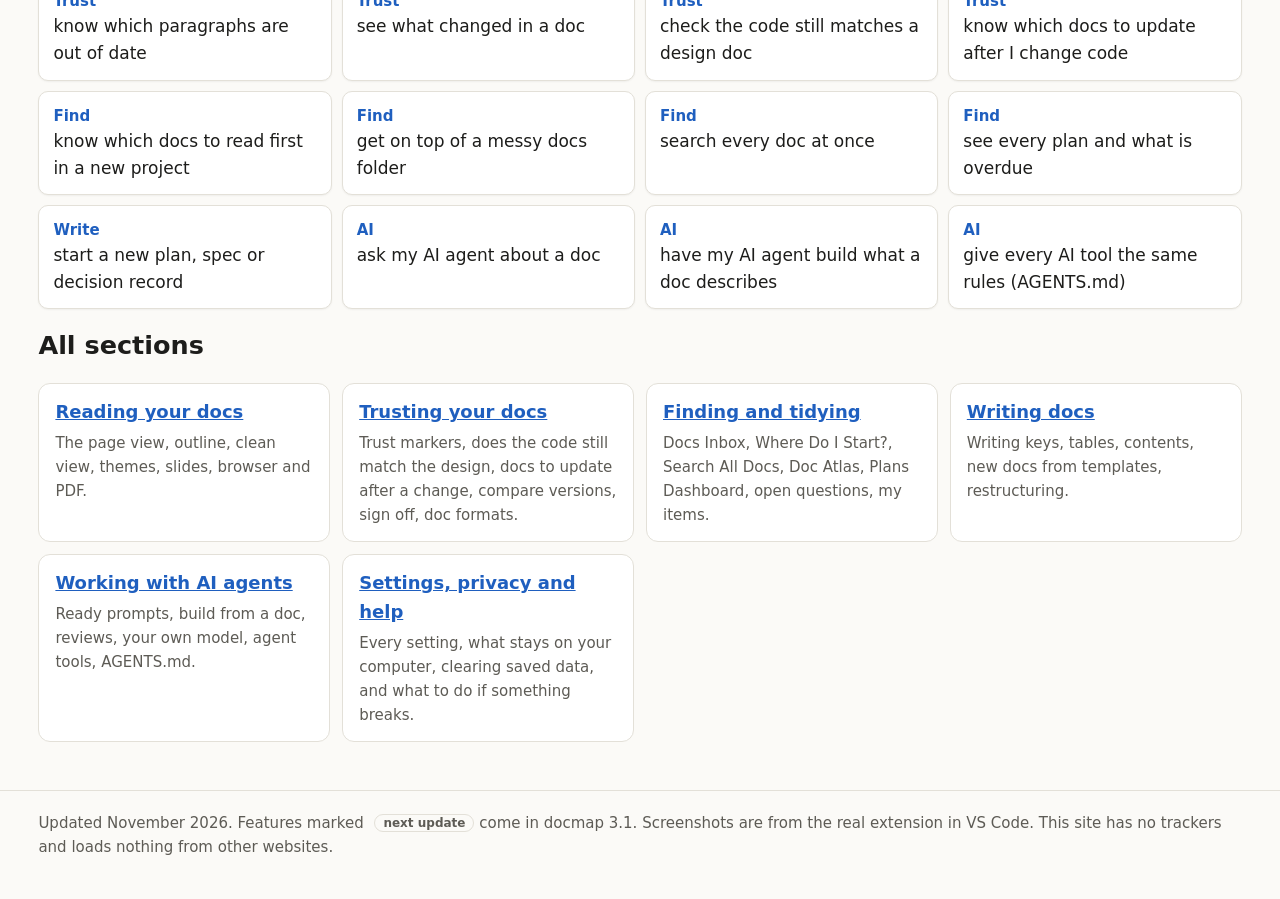
==== commit 7a90fddf: "Help site: docmap 3.1 features with real 3.1 screenshots - New blocks (marked "next update"): click " ====
--- a/index.html
+++ b/index.html
@@ -97,7 +97,7 @@
     <li><b>Open your project.</b> Menu <b>File → Open Folder…</b> and pick a folder that has some <code>.md</code> files. If VS Code asks “Do you trust the authors?”, choose <b>Yes</b> for your own projects: docmap needs this to compare docs with the code.</li>
     <li><b>See a doc as a page.</b> Click a <code>.md</code> file in the file list on the left, then press <kbd>Ctrl</kbd>+<kbd>Alt</kbd>+<kbd>V</kbd> (Mac: <kbd>Cmd</kbd>+<kbd>Alt</kbd>+<kbd>V</kbd>). Press it again to go back to the text.</li>
   </ol>
-  <p>Not sure which doc to read first? Try <a href="finding.html#where-to-start">Where Do I Start?</a></p>
+  <p>Not sure which doc to read first? Try <a href="finding.html#where-to-start">Where Do I Start?</a> Want to see everything docmap can do? <a href="finding.html#what-can-docmap-do">What can docmap do?</a> lists every command in plain words.</p>
 
   <h2 id="words">Words used on this site</h2>
   <table class="words">
@@ -152,7 +152,7 @@
 
 <footer>
   <div class="wrap">
-    Updated November 2026. Features marked <span class="soon">next update</span> come in the version after 3.0.1. Screenshots are from the real extension in VS Code. This site has no trackers and loads nothing from other websites.
+    Updated November 2026. Features marked <span class="soon">next update</span> come in docmap 3.1. Screenshots are from the real extension in VS Code. This site has no trackers and loads nothing from other websites.
   </div>
 </footer>
 <script src="features.js"></script>
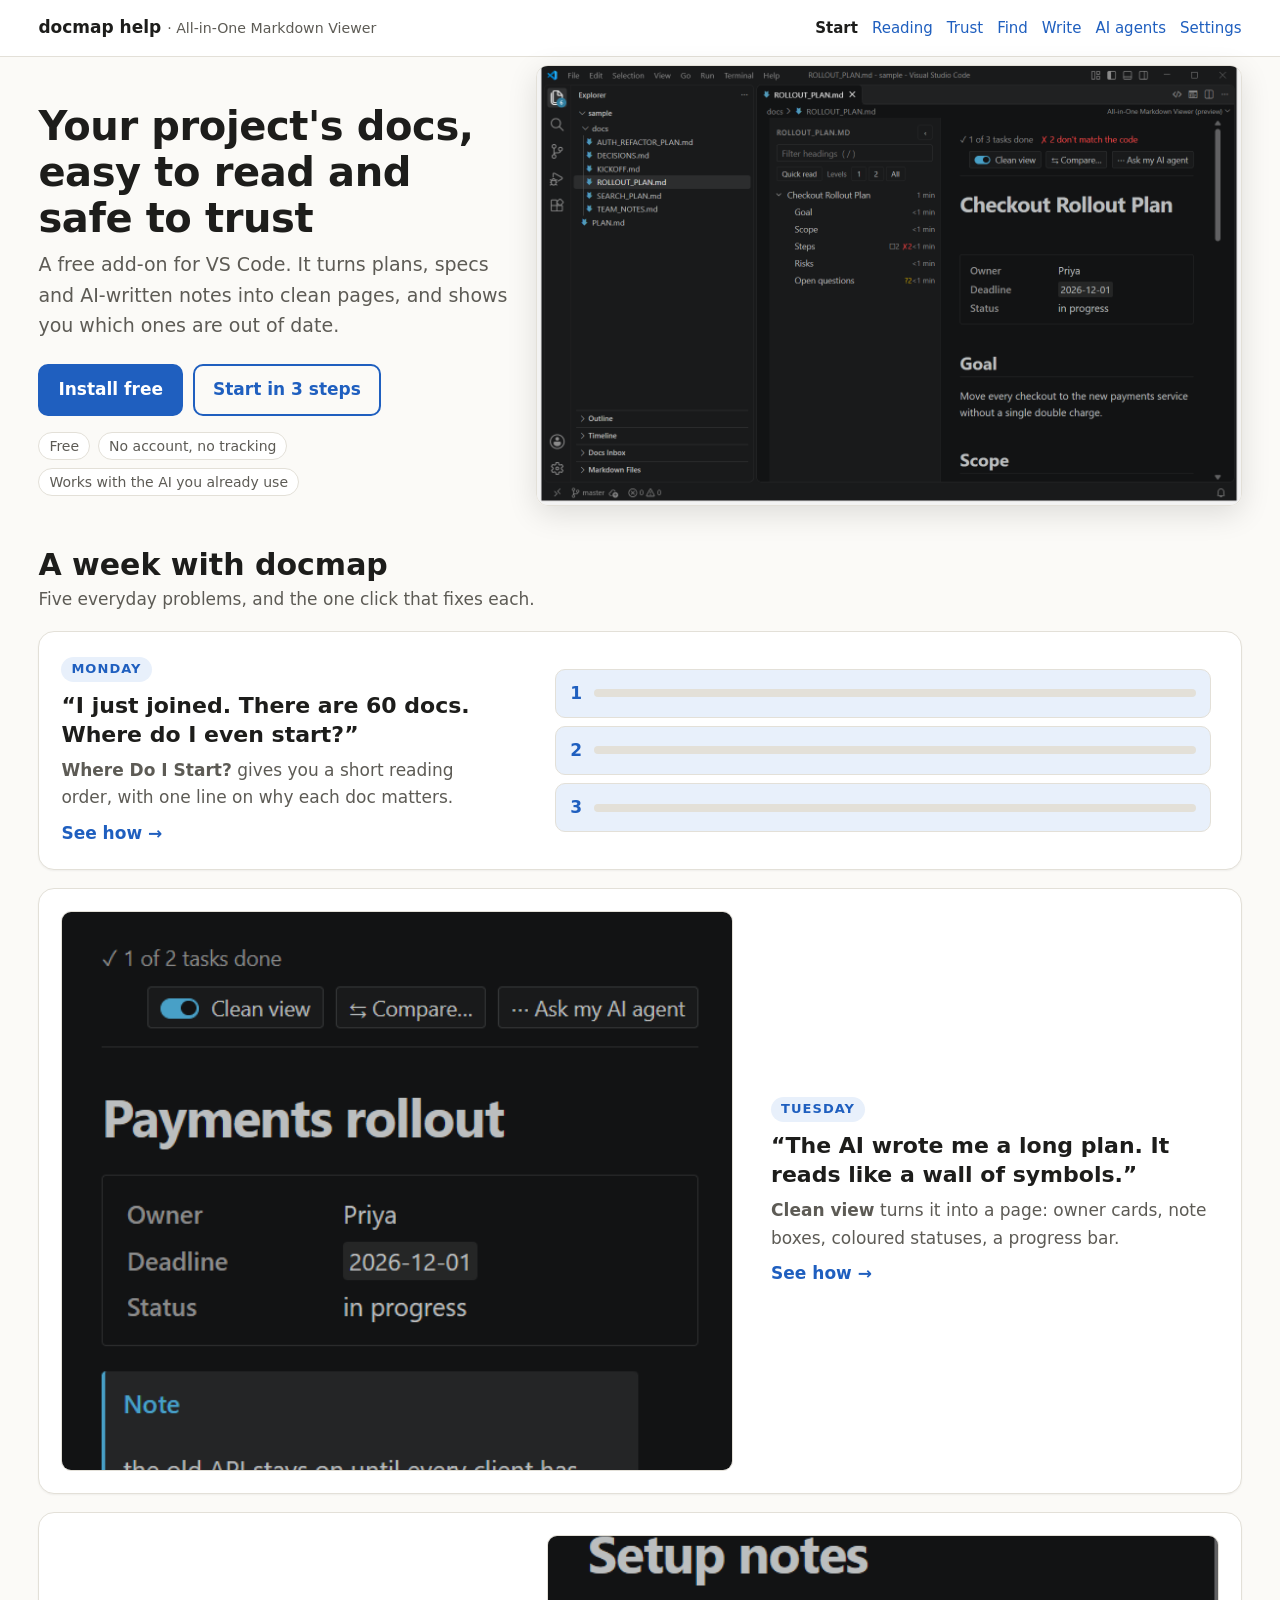
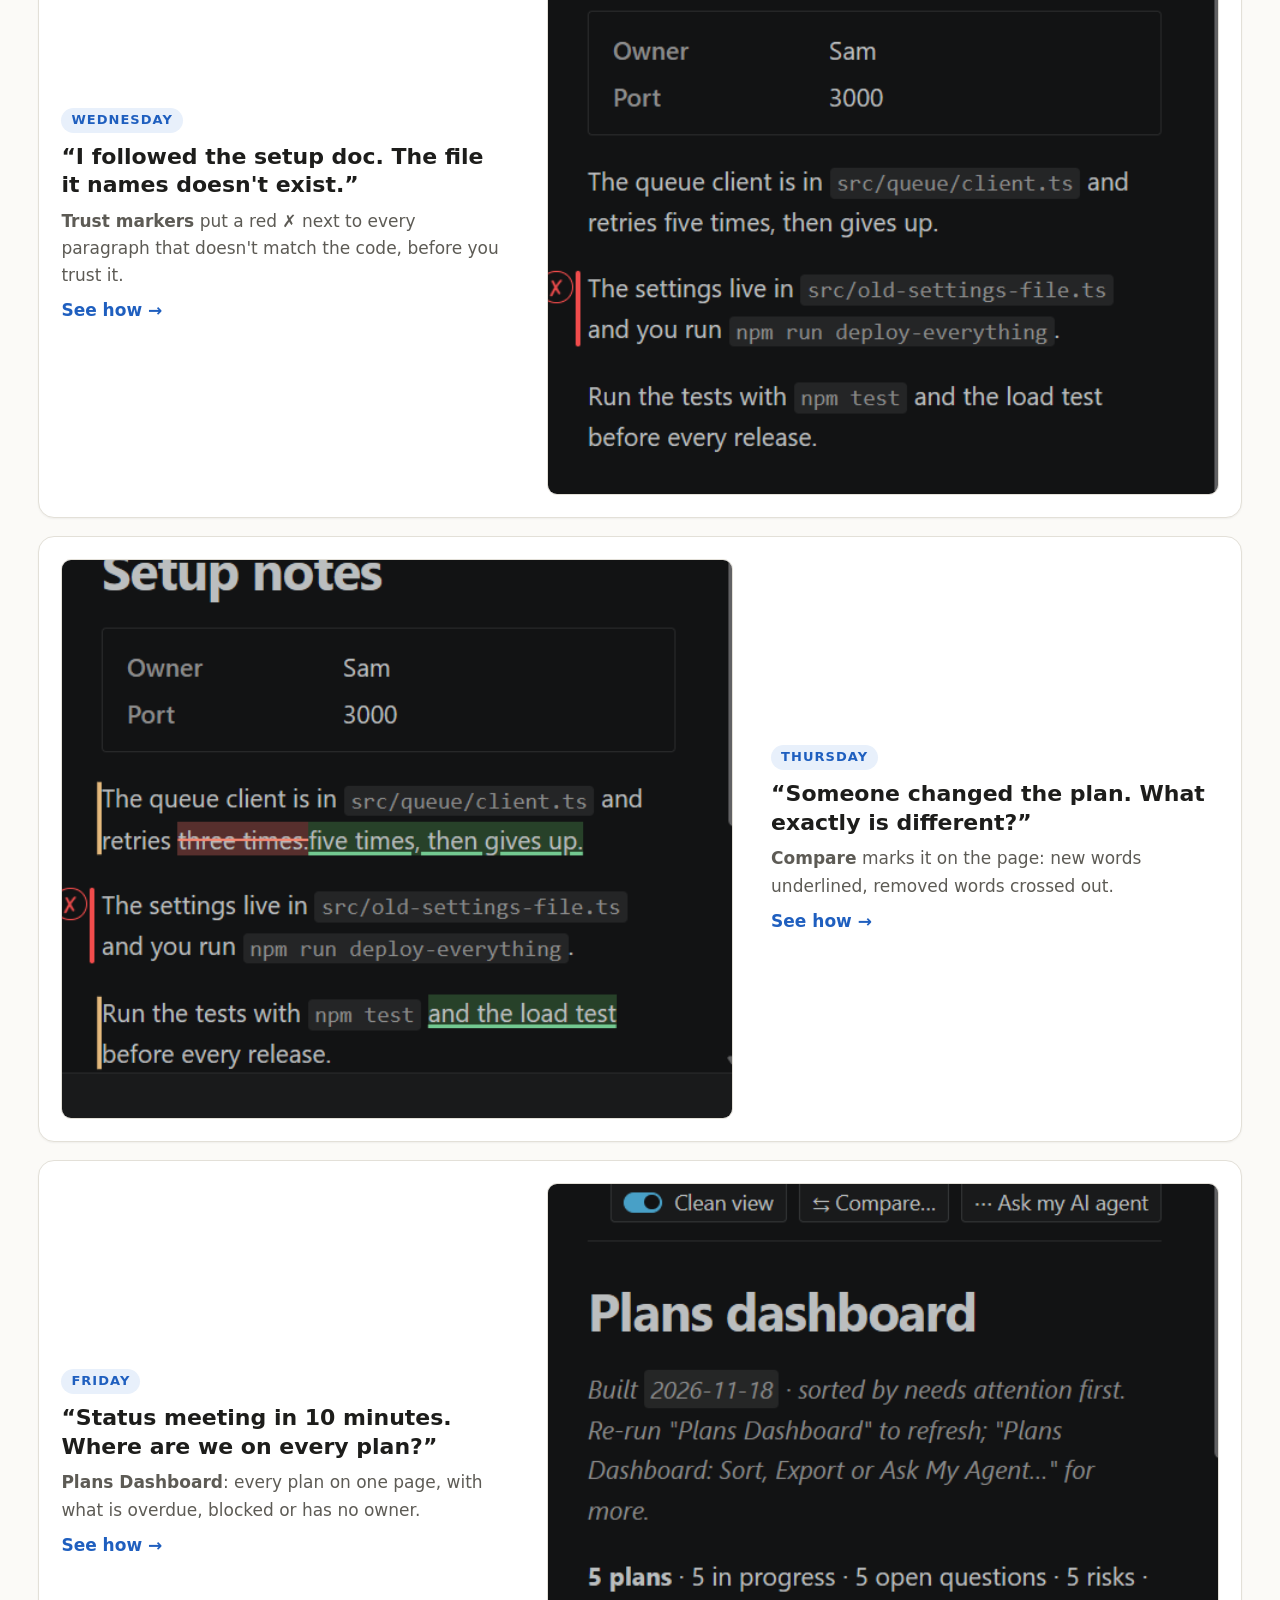
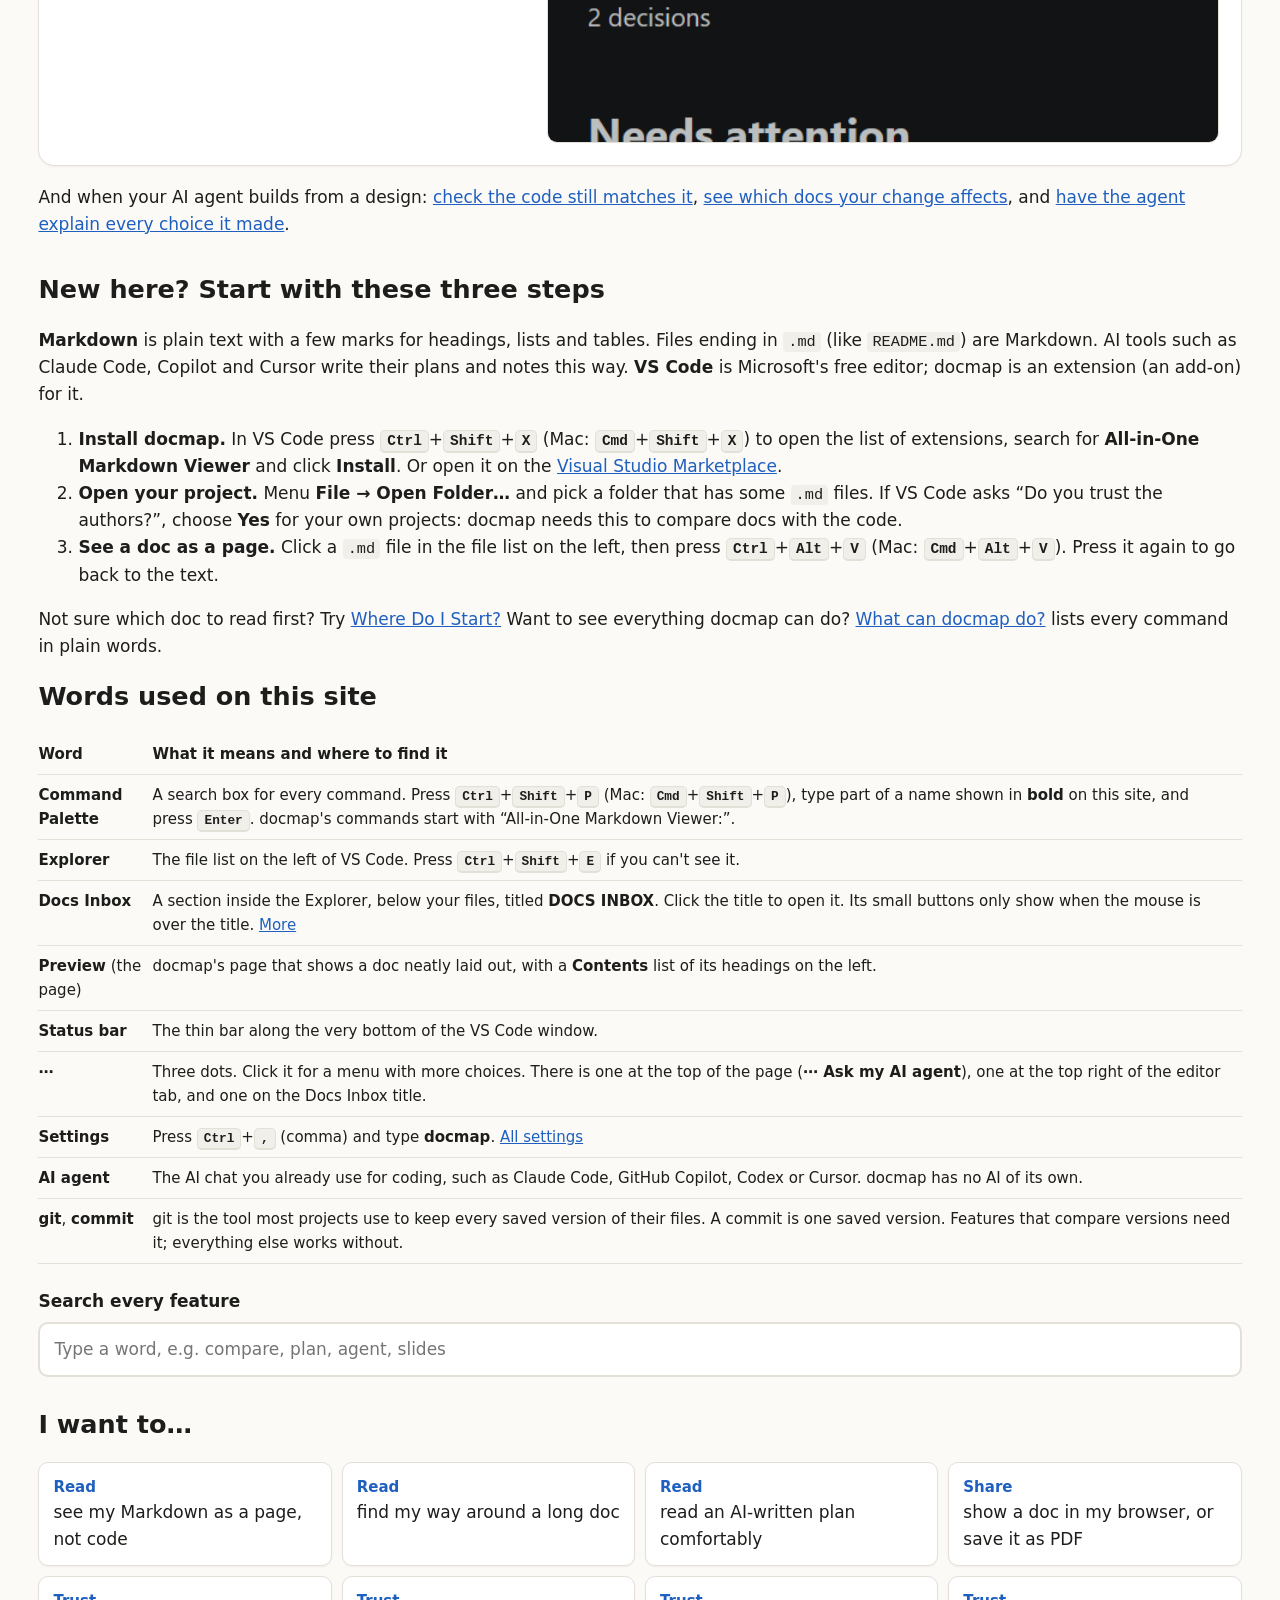
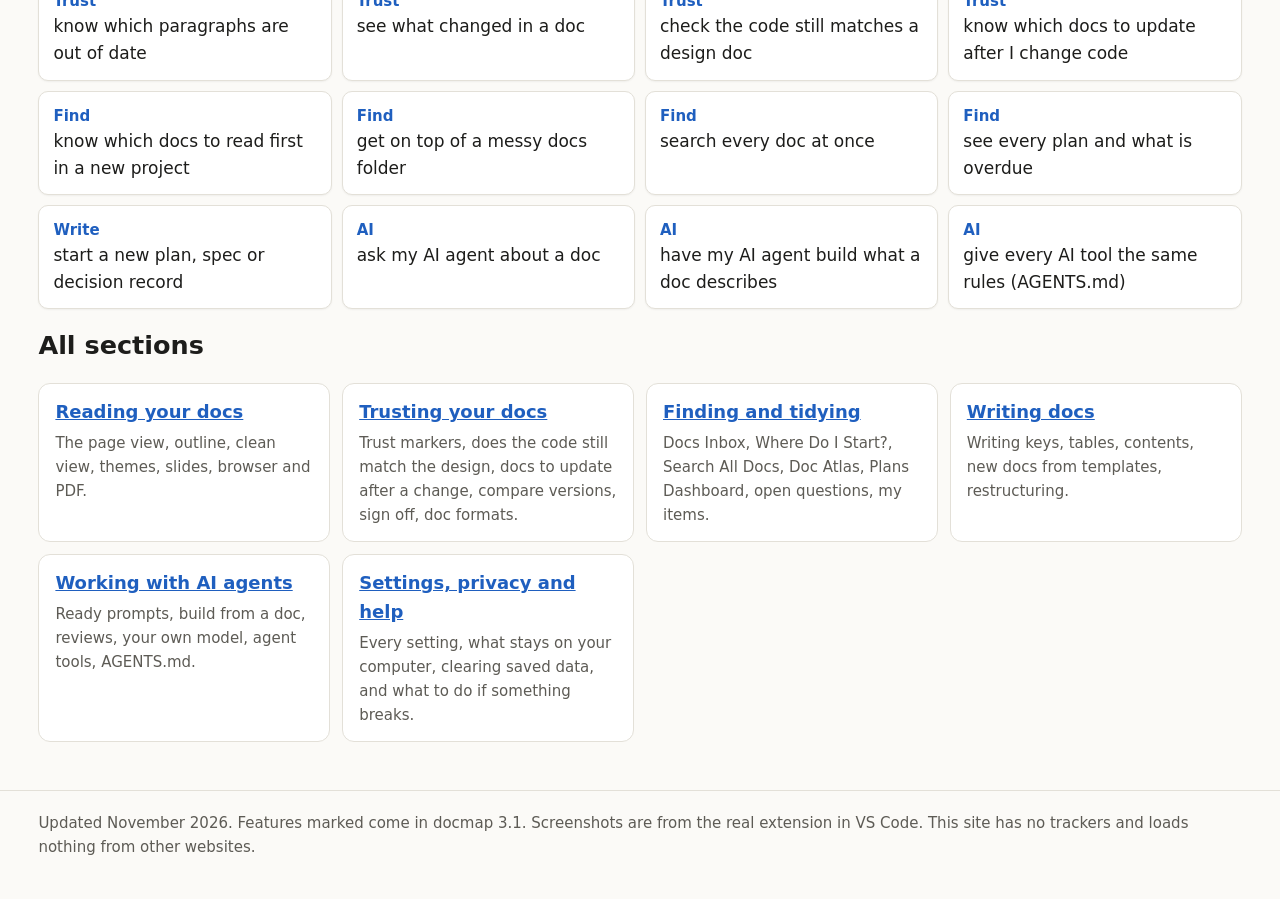
==== commit 74244183: "Help site for docmap 3.2.1: Home, Where this stands, long paragraphs, code on hover, Doc Atlas besid" ====
--- a/index.html
+++ b/index.html
@@ -152,7 +152,7 @@
 
 <footer>
   <div class="wrap">
-    Updated November 2026. Features marked <span class="soon">next update</span> come in docmap 3.1. Screenshots are from the real extension in VS Code. This site has no trackers and loads nothing from other websites.
+    Updated November 2026. Features marked come in docmap 3.1. Screenshots are from the real extension in VS Code. This site has no trackers and loads nothing from other websites.
   </div>
 </footer>
 <script src="features.js"></script>
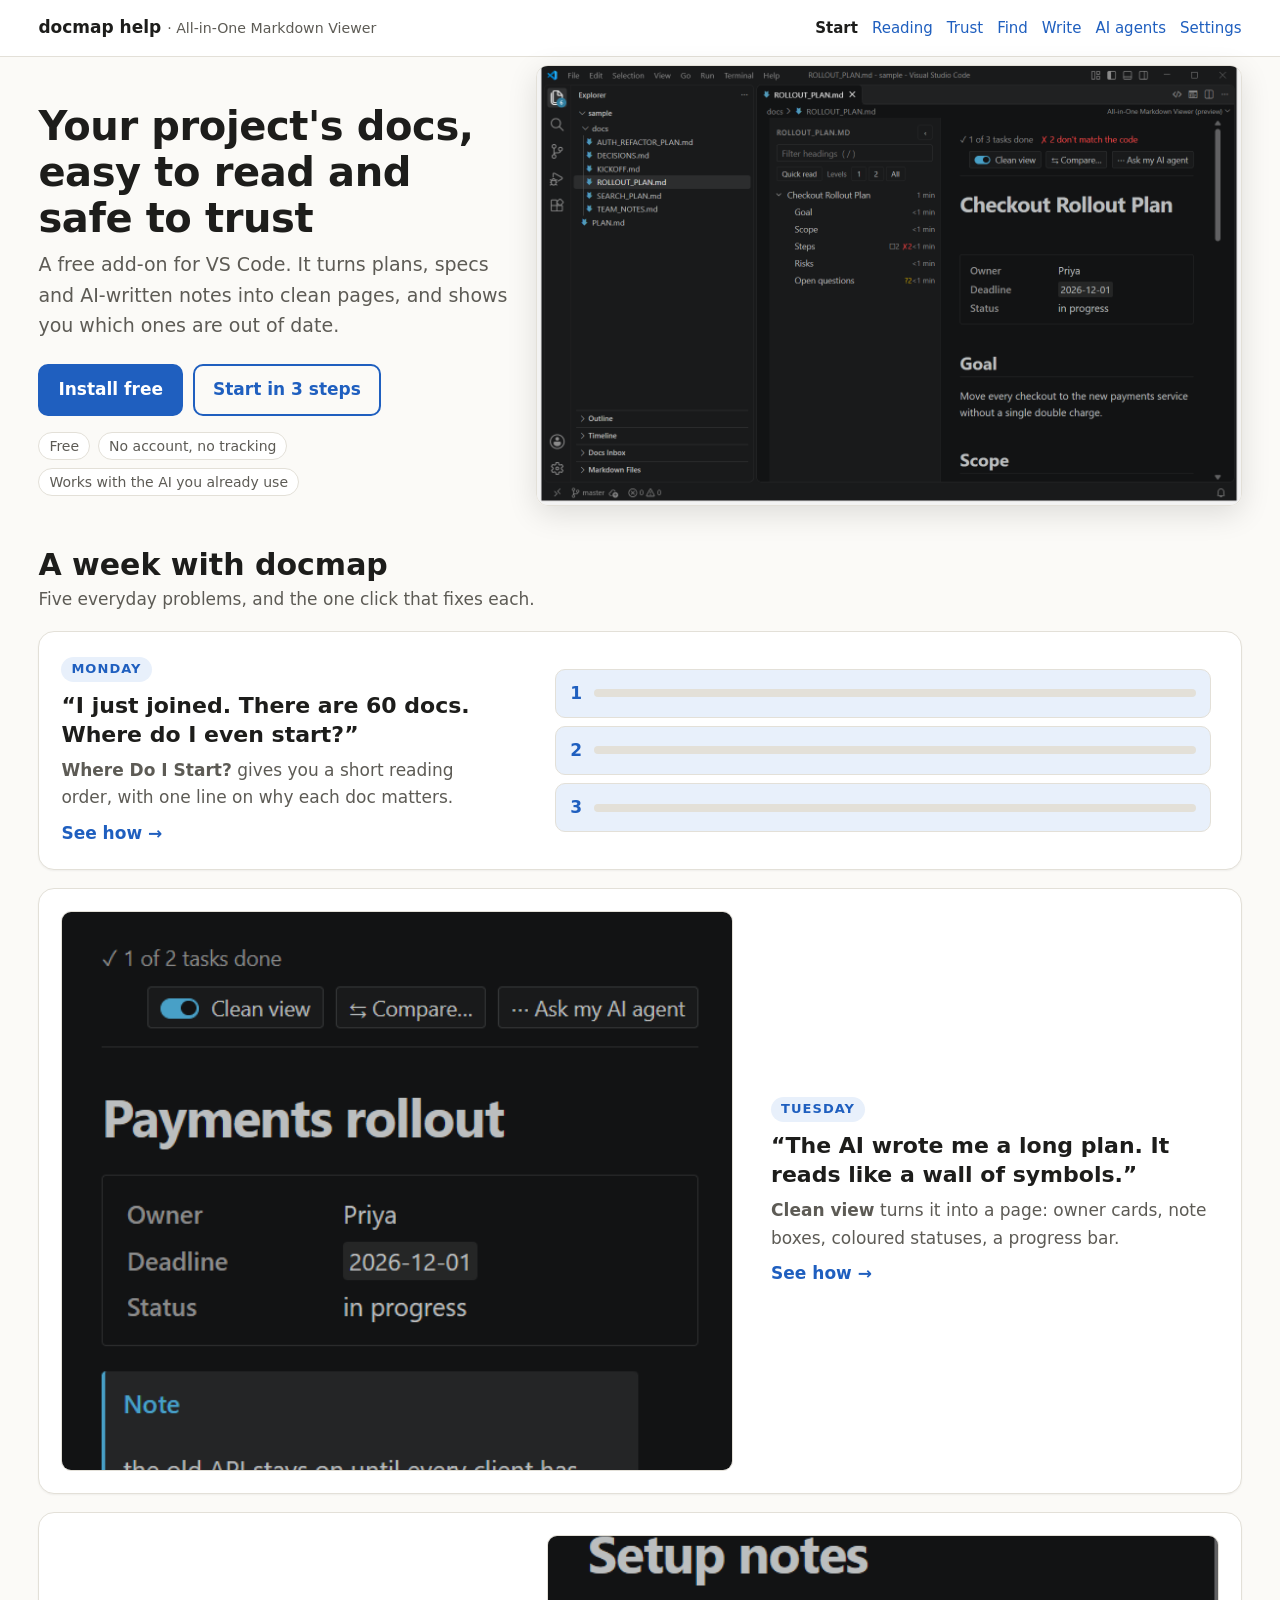
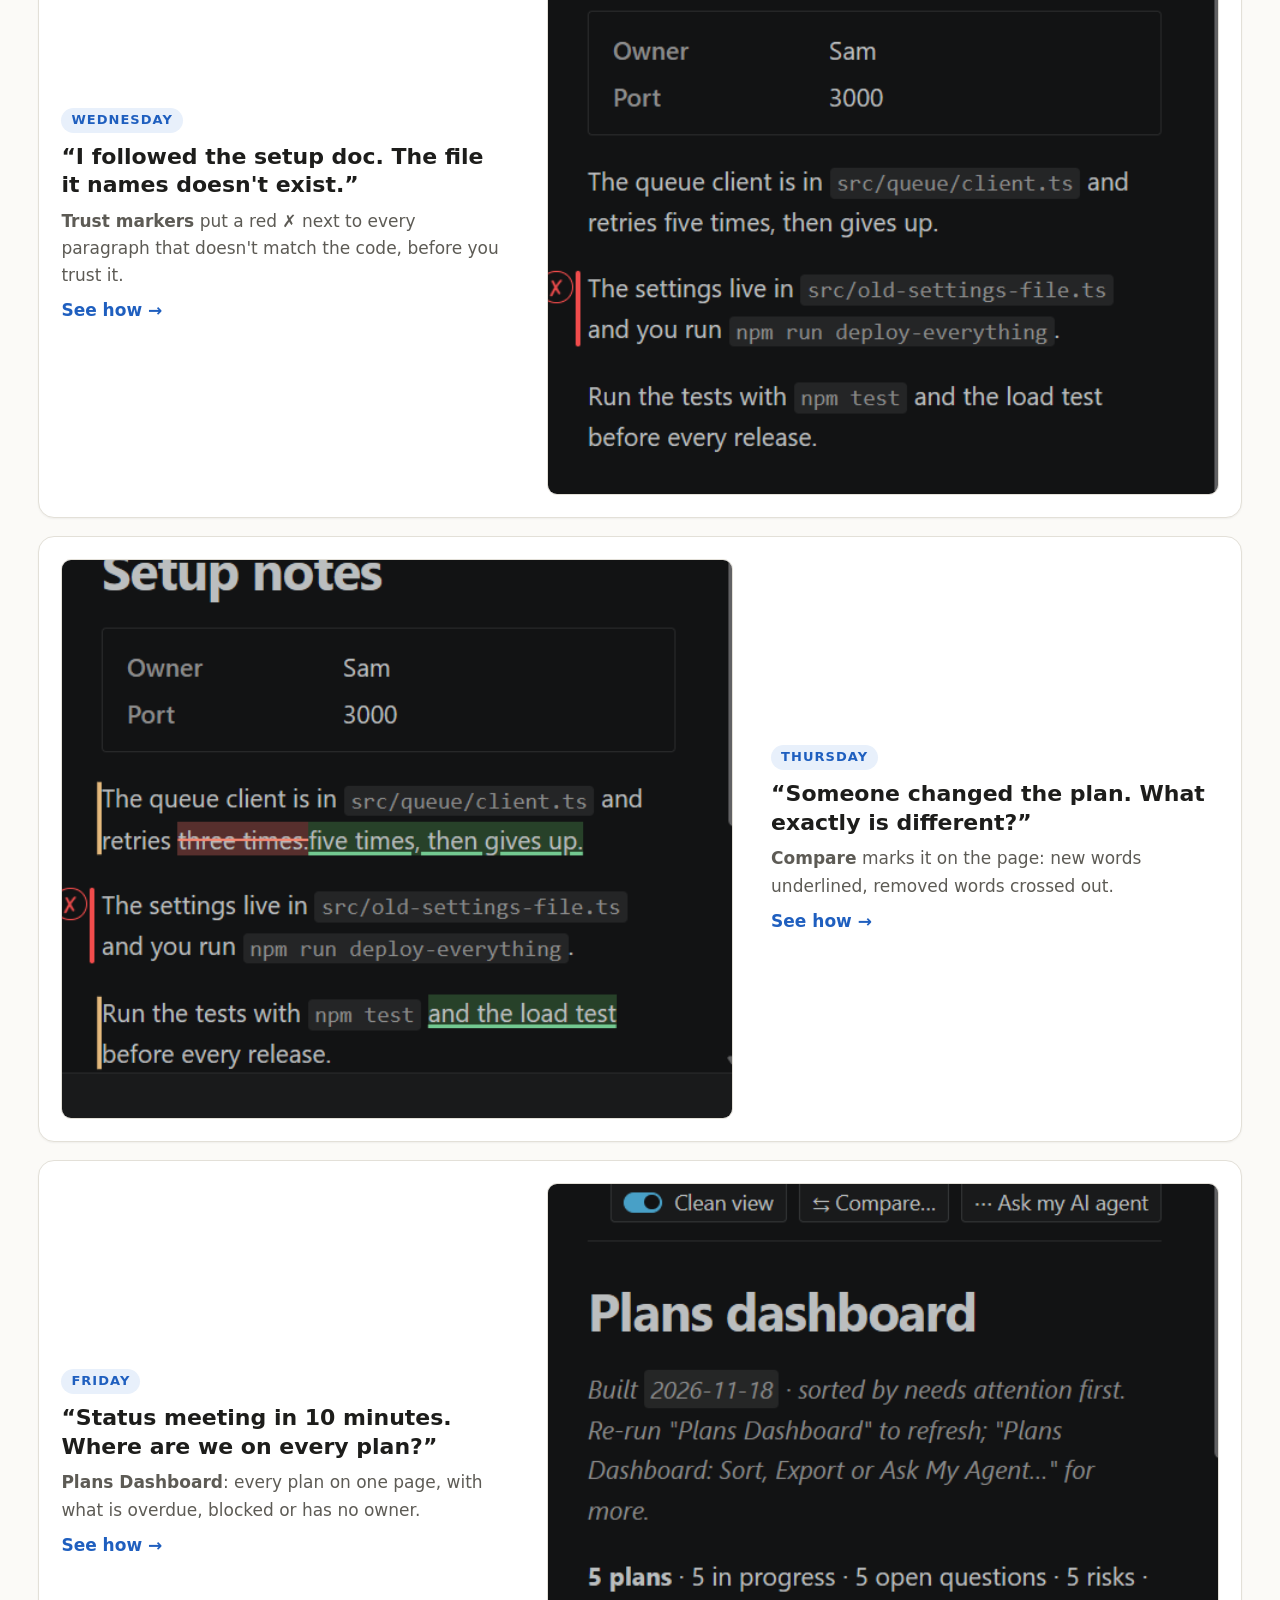
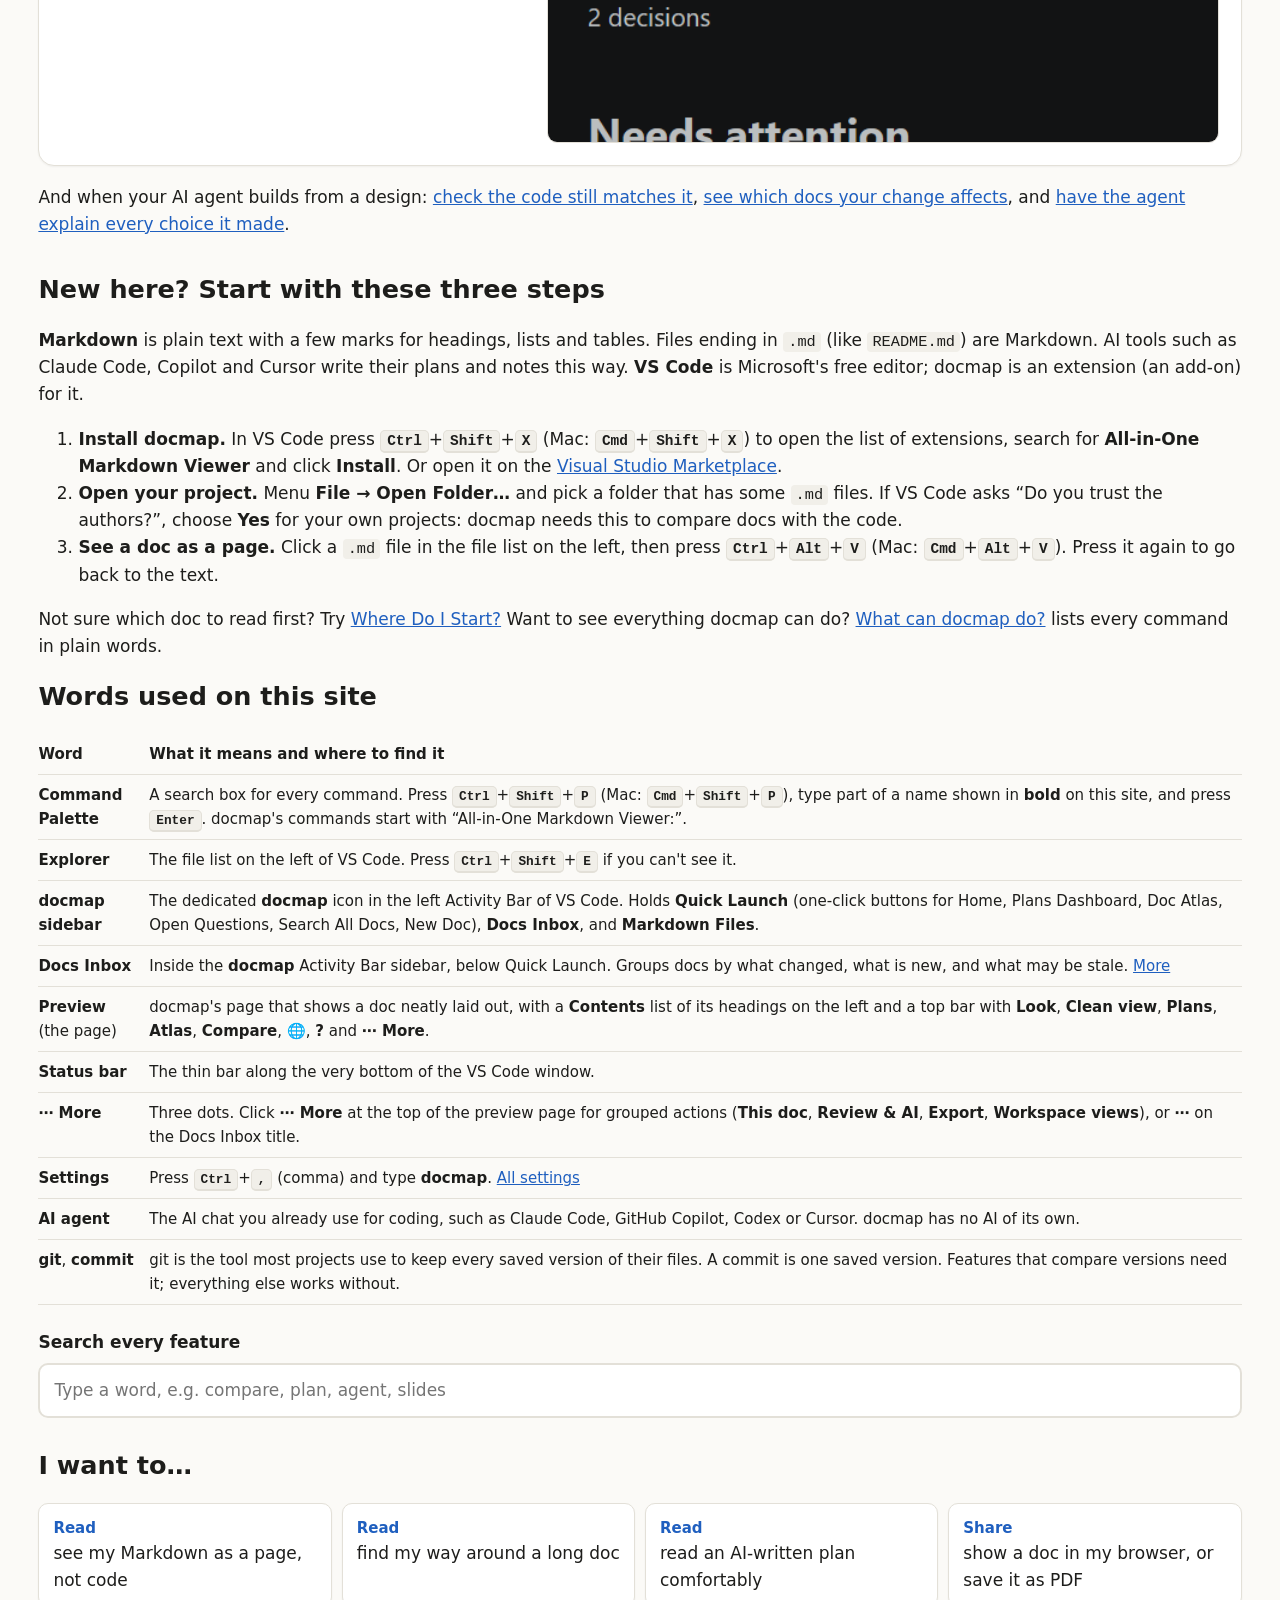
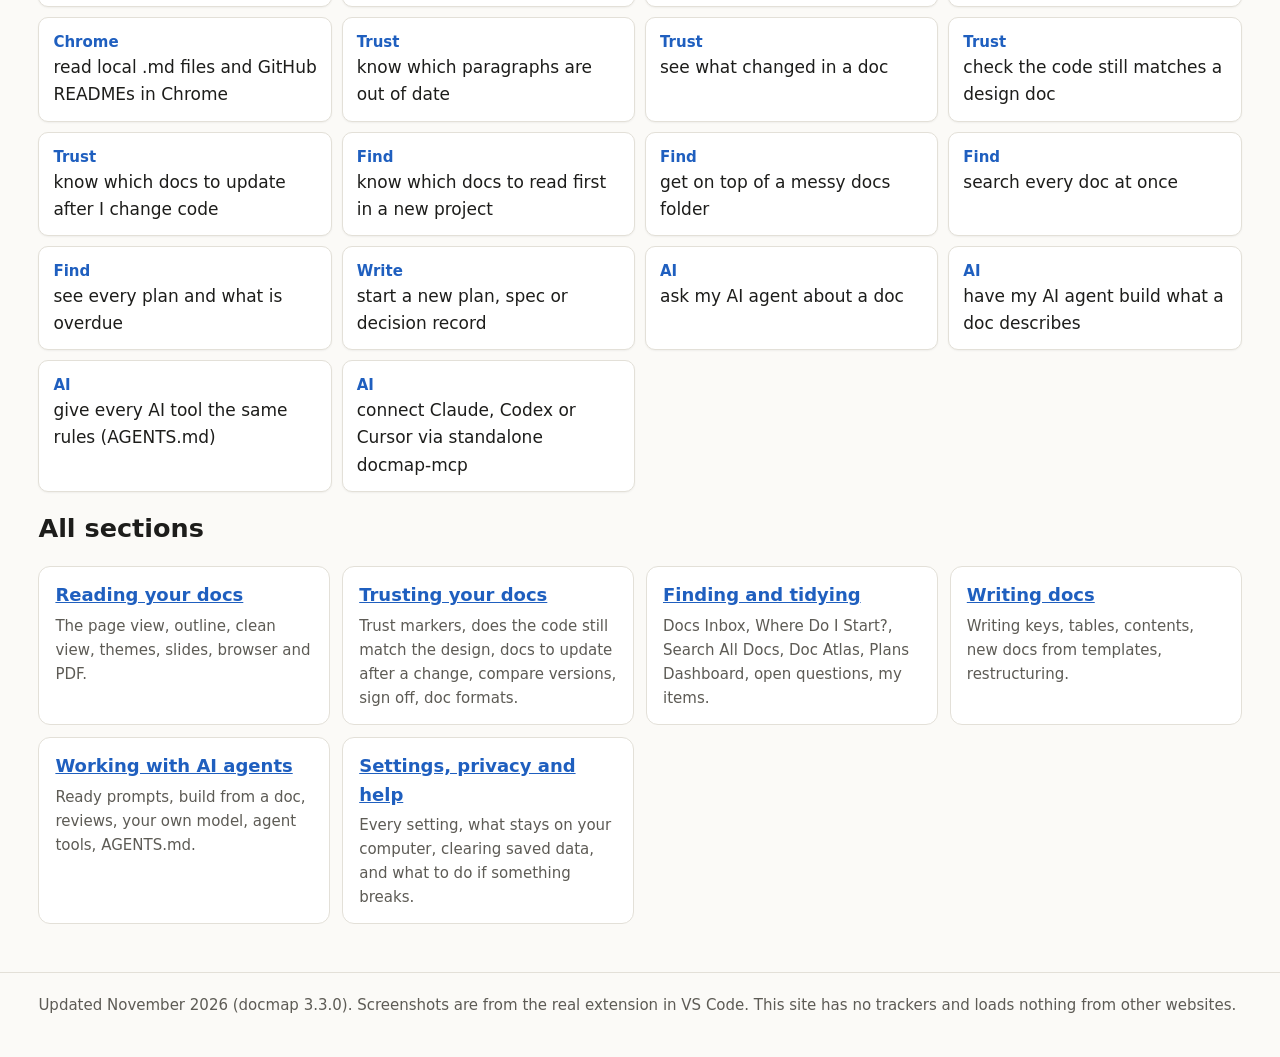
==== commit fc1ac6bf: "docs: update docmap help site for v3.3.0 (sidebar, Look popover, Plans Dashboard, Doc Atlas, Chrome " ====
--- a/index.html
+++ b/index.html
@@ -104,10 +104,11 @@
     <tr><th>Word</th><th>What it means and where to find it</th></tr>
     <tr><td><b>Command Palette</b></td><td>A search box for every command. Press <kbd>Ctrl</kbd>+<kbd>Shift</kbd>+<kbd>P</kbd> (Mac: <kbd>Cmd</kbd>+<kbd>Shift</kbd>+<kbd>P</kbd>), type part of a name shown in <span class="cmd">bold</span> on this site, and press <kbd>Enter</kbd>. docmap's commands start with “All-in-One Markdown Viewer:”.</td></tr>
     <tr><td><b>Explorer</b></td><td>The file list on the left of VS Code. Press <kbd>Ctrl</kbd>+<kbd>Shift</kbd>+<kbd>E</kbd> if you can't see it.</td></tr>
-    <tr><td><b>Docs Inbox</b></td><td>A section inside the Explorer, below your files, titled <b>DOCS INBOX</b>. Click the title to open it. Its small buttons only show when the mouse is over the title. <a href="finding.html#docs-inbox">More</a></td></tr>
-    <tr><td><b>Preview</b> (the page)</td><td>docmap's page that shows a doc neatly laid out, with a <b>Contents</b> list of its headings on the left.</td></tr>
+    <tr><td><b>docmap sidebar</b></td><td>The dedicated <b>docmap</b> icon in the left Activity Bar of VS Code. Holds <b>Quick Launch</b> (one-click buttons for Home, Plans Dashboard, Doc Atlas, Open Questions, Search All Docs, New Doc), <b>Docs Inbox</b>, and <b>Markdown Files</b>.</td></tr>
+    <tr><td><b>Docs Inbox</b></td><td>Inside the <b>docmap</b> Activity Bar sidebar, below Quick Launch. Groups docs by what changed, what is new, and what may be stale. <a href="finding.html#docs-inbox">More</a></td></tr>
+    <tr><td><b>Preview</b> (the page)</td><td>docmap's page that shows a doc neatly laid out, with a <b>Contents</b> list of its headings on the left and a top bar with <b>Look</b>, <b>Clean view</b>, <b>Plans</b>, <b>Atlas</b>, <b>Compare</b>, <b>🌐</b>, <b>?</b> and <b>⋯ More</b>.</td></tr>
     <tr><td><b>Status bar</b></td><td>The thin bar along the very bottom of the VS Code window.</td></tr>
-    <tr><td><b>⋯</b></td><td>Three dots. Click it for a menu with more choices. There is one at the top of the page (<b>⋯ Ask my AI agent</b>), one at the top right of the editor tab, and one on the Docs Inbox title.</td></tr>
+    <tr><td><b>⋯ More</b></td><td>Three dots. Click <b>⋯ More</b> at the top of the preview page for grouped actions (<b>This doc</b>, <b>Review &amp; AI</b>, <b>Export</b>, <b>Workspace views</b>), or <b>⋯</b> on the Docs Inbox title.</td></tr>
     <tr><td><b>Settings</b></td><td>Press <kbd>Ctrl</kbd>+<kbd>,</kbd> (comma) and type <b>docmap</b>. <a href="settings.html#settings">All settings</a></td></tr>
     <tr><td><b>AI agent</b></td><td>The AI chat you already use for coding, such as Claude Code, GitHub Copilot, Codex or Cursor. docmap has no AI of its own.</td></tr>
     <tr><td><b>git</b>, <b>commit</b></td><td>git is the tool most projects use to keep every saved version of their files. A commit is one saved version. Features that compare versions need it; everything else works without.</td></tr>
@@ -125,6 +126,7 @@
     <li><a href="reading.html#find-your-way"><span>Read</span>find my way around a long doc</a></li>
     <li><a href="reading.html#clean-view"><span>Read</span>read an AI-written plan comfortably</a></li>
     <li><a href="reading.html#in-browser"><span>Share</span>show a doc in my browser, or save it as PDF</a></li>
+    <li><a href="reading.html#chrome-extension"><span>Chrome</span>read local .md files and GitHub READMEs in Chrome</a></li>
     <li><a href="trust.html#trust-markers"><span>Trust</span>know which paragraphs are out of date</a></li>
     <li><a href="trust.html#compare"><span>Trust</span>see what changed in a doc</a></li>
     <li><a href="trust.html#design-check"><span>Trust</span>check the code still matches a design doc</a></li>
@@ -137,6 +139,7 @@
     <li><a href="agents.html#ask-agent"><span>AI</span>ask my AI agent about a doc</a></li>
     <li><a href="agents.html#build-from-doc"><span>AI</span>have my AI agent build what a doc describes</a></li>
     <li><a href="agents.html#agents-md"><span>AI</span>give every AI tool the same rules (AGENTS.md)</a></li>
+    <li><a href="agents.html#agent-tools"><span>AI</span>connect Claude, Codex or Cursor via standalone docmap-mcp</a></li>
   </ul>
 
   <h2>All sections</h2>
@@ -152,7 +155,7 @@
 
 <footer>
   <div class="wrap">
-    Updated November 2026. Features marked come in docmap 3.1. Screenshots are from the real extension in VS Code. This site has no trackers and loads nothing from other websites.
+    Updated November 2026 (docmap 3.3.0). Screenshots are from the real extension in VS Code. This site has no trackers and loads nothing from other websites.
   </div>
 </footer>
 <script src="features.js"></script>
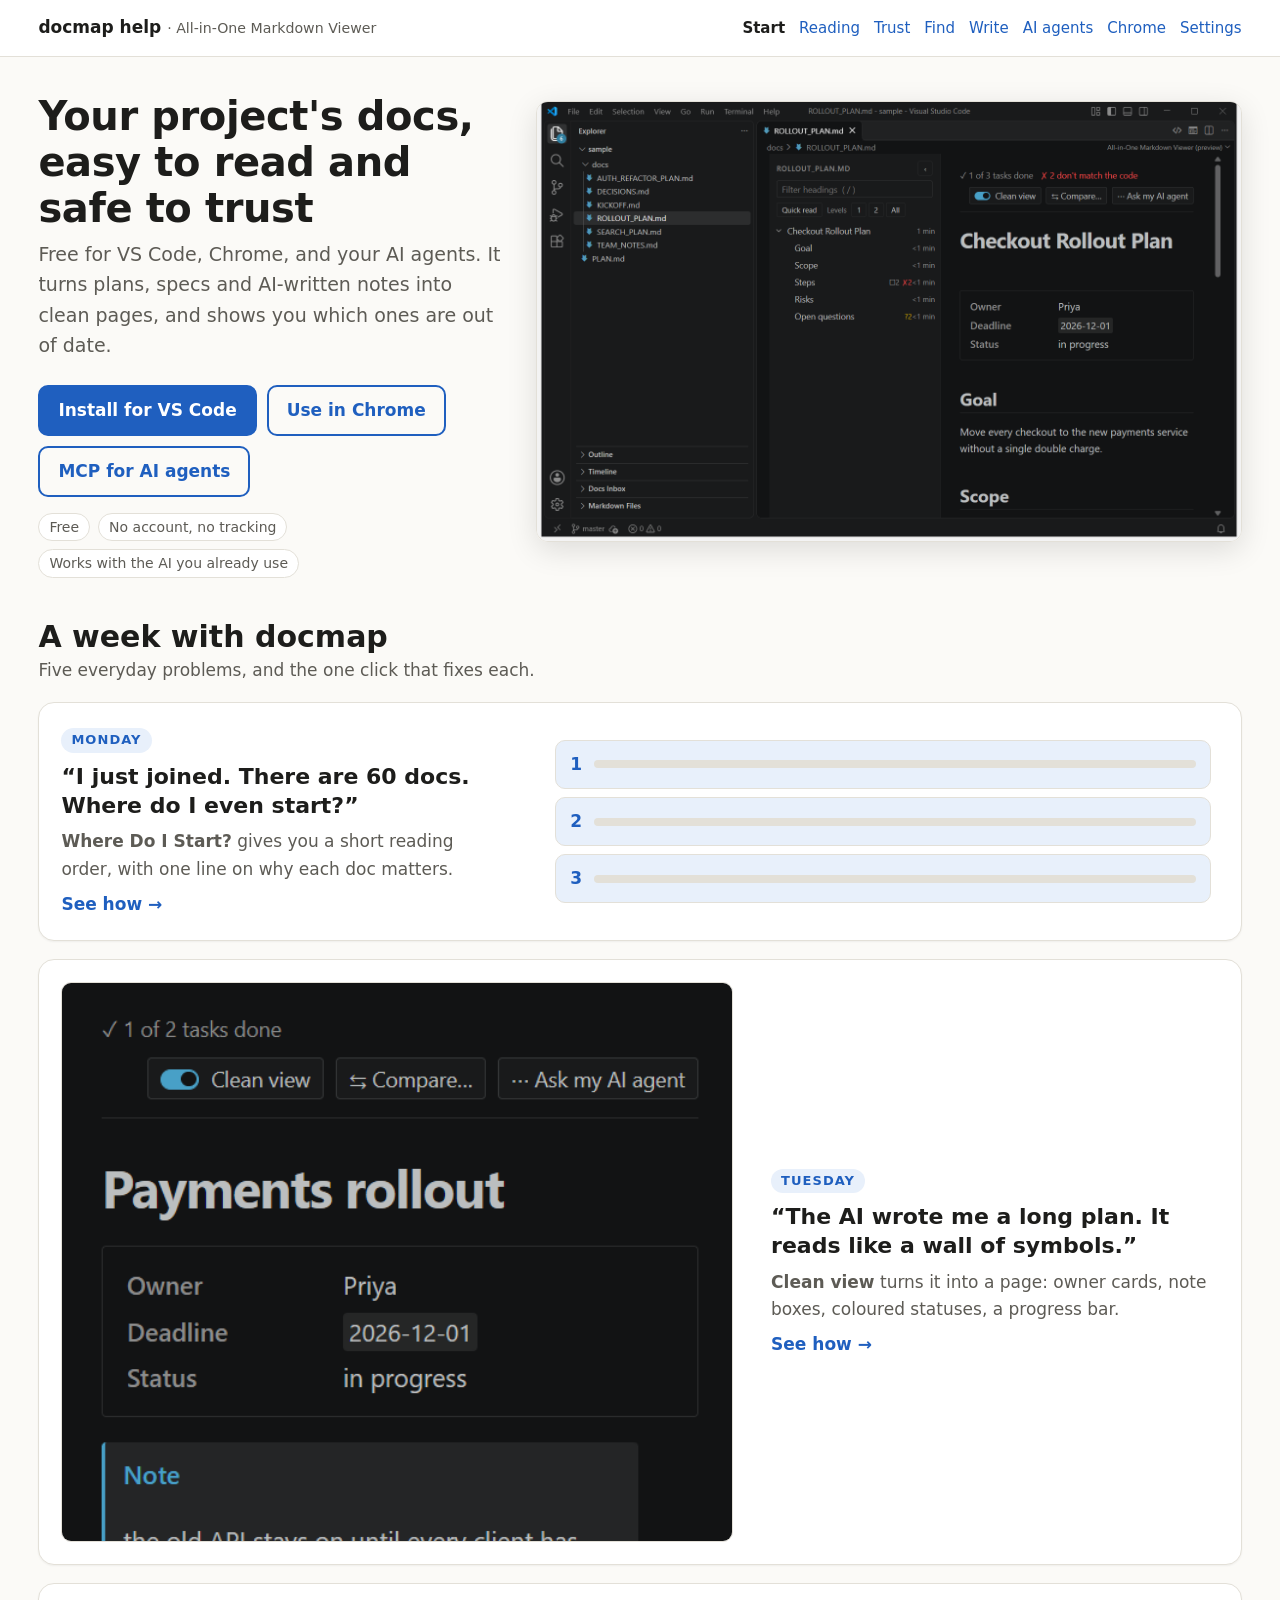
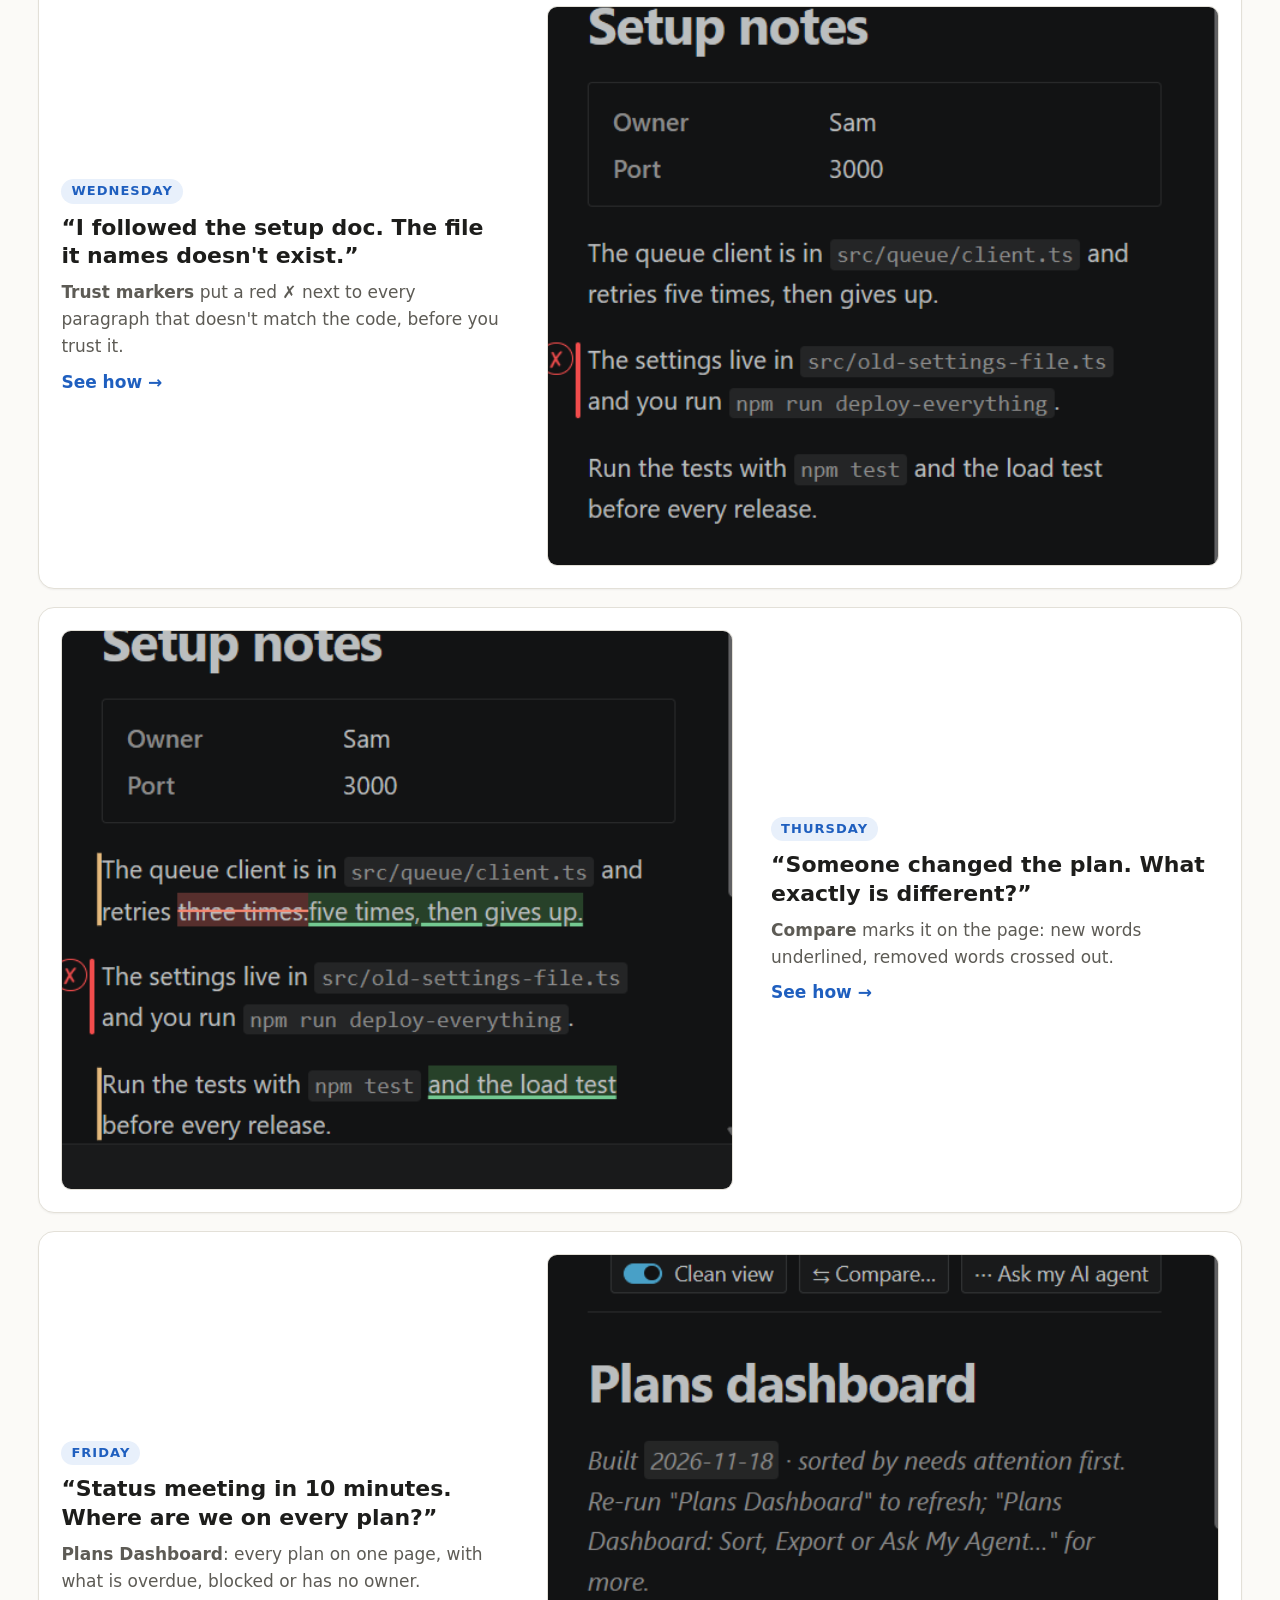
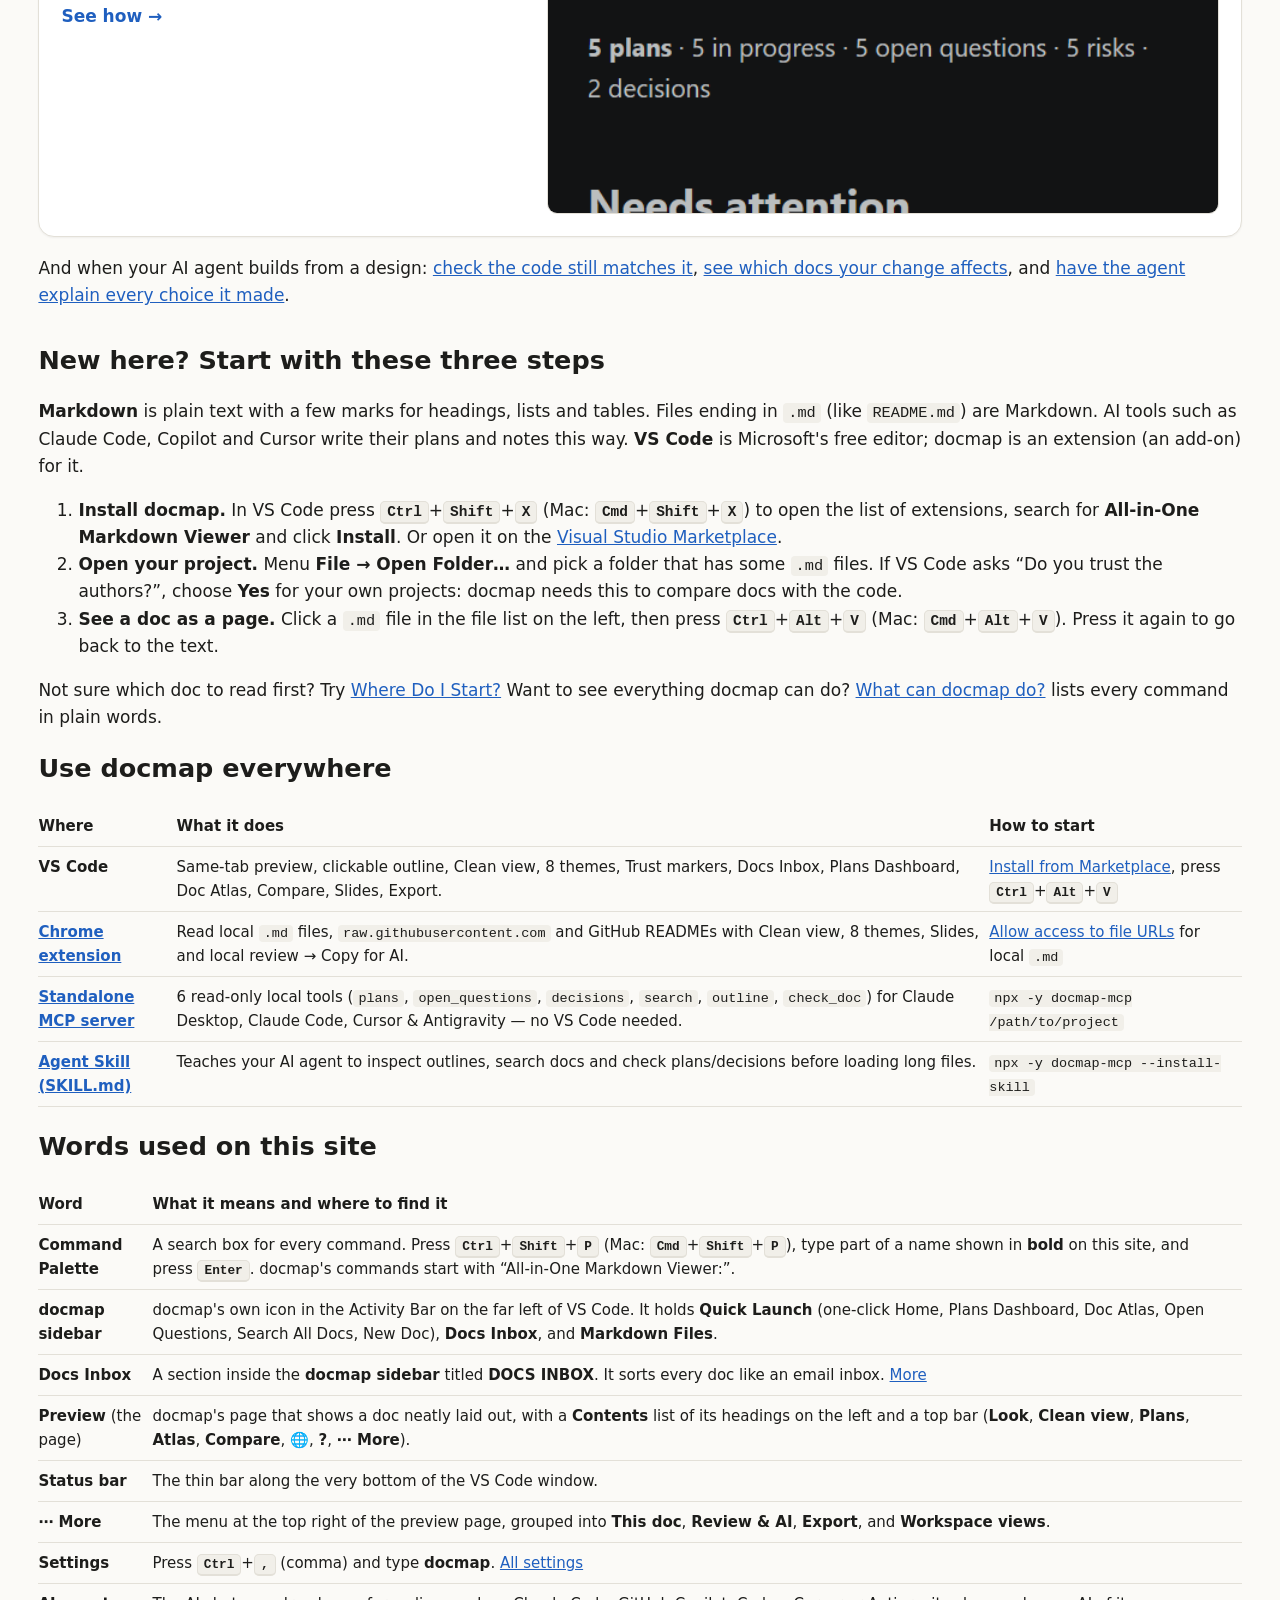
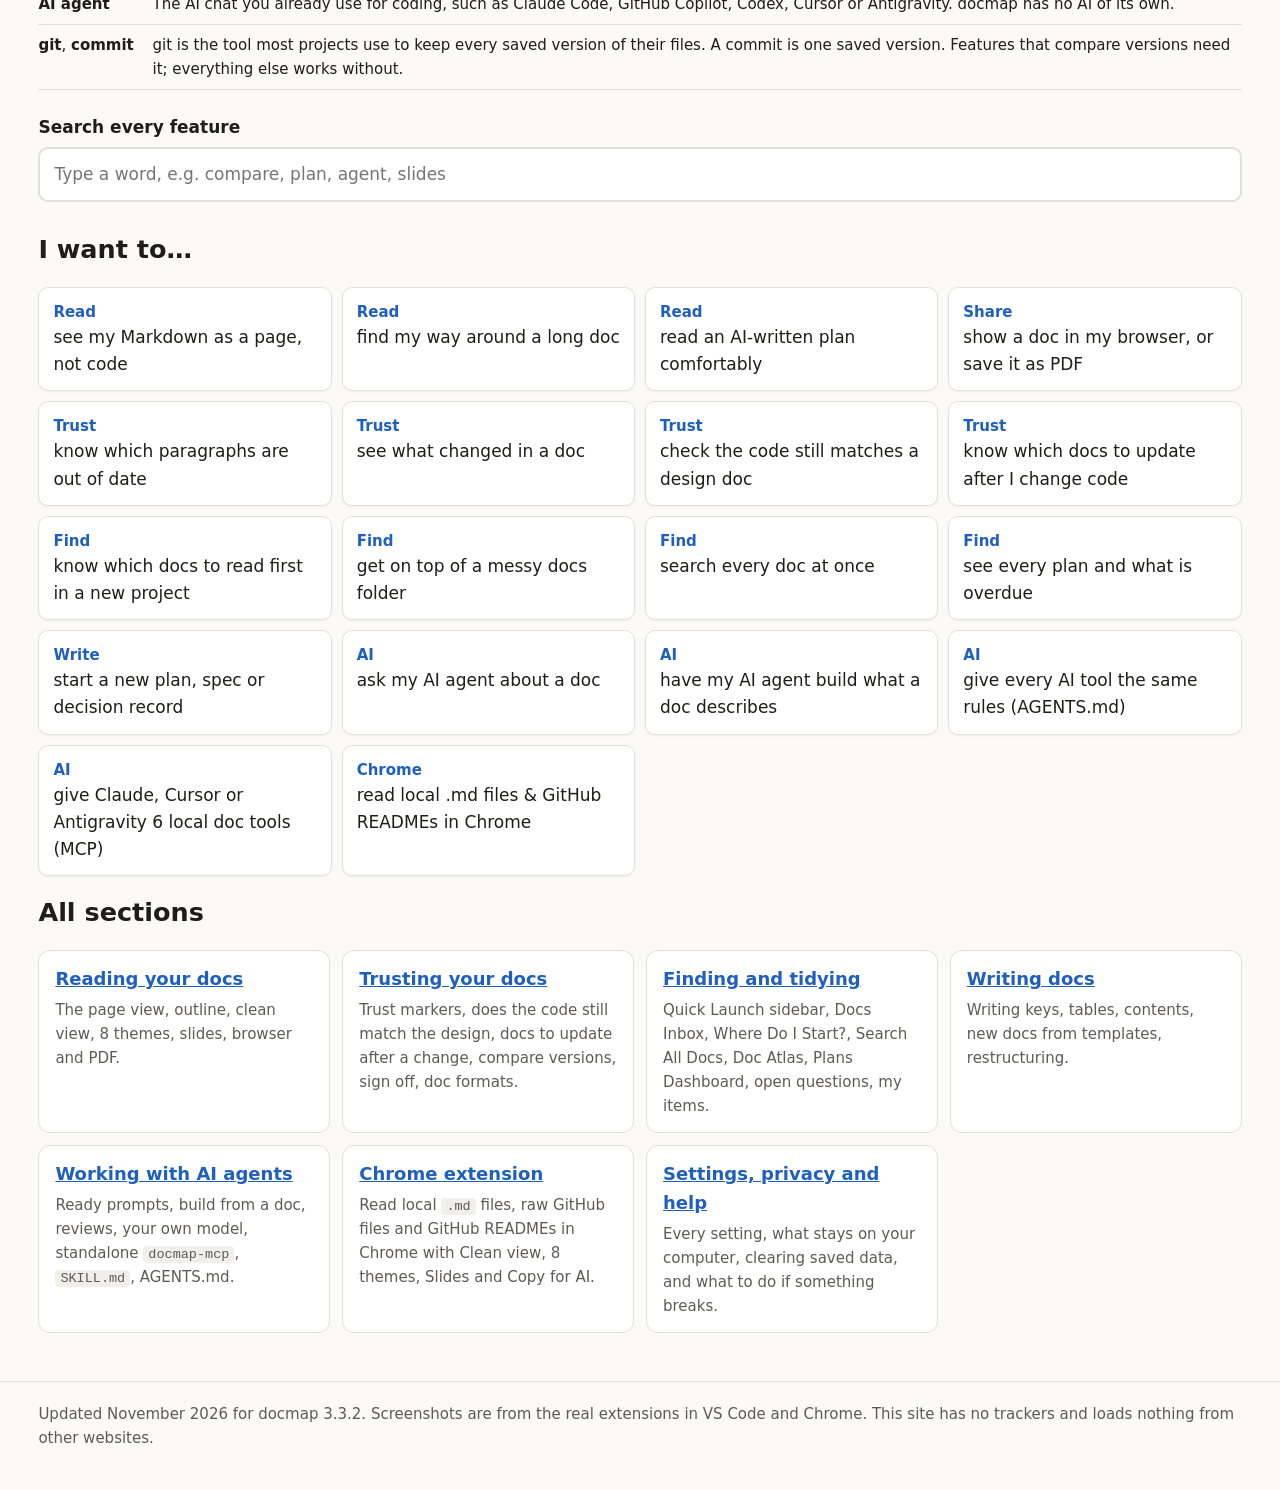
==== commit cdd27d91: "Update help site for docmap 3.3.2: Chrome extension page + screenshots, 6-tool docmap-mcp + SKILL.md" ====
--- a/index.html
+++ b/index.html
@@ -18,6 +18,7 @@
       <a href="finding.html">Find</a>
       <a href="writing.html">Write</a>
       <a href="agents.html">AI agents</a>
+      <a href="chrome.html">Chrome</a>
       <a href="settings.html">Settings</a>
     </nav>
   </div>
@@ -27,10 +28,11 @@
   <section class="hero">
     <div class="hero-text">
       <h1>Your project's docs, easy to read and safe to trust</h1>
-      <p class="intro">A free add-on for VS Code. It turns plans, specs and AI-written notes into clean pages, and shows you which ones are out of date.</p>
+      <p class="intro">Free for VS Code, Chrome, and your AI agents. It turns plans, specs and AI-written notes into clean pages, and shows you which ones are out of date.</p>
       <p class="cta">
-        <a class="btn" href="https://marketplace.visualstudio.com/items?itemName=kish21.markdown-as-web-page">Install free</a>
-        <a class="btn ghost" href="#start">Start in 3 steps</a>
+        <a class="btn" href="https://marketplace.visualstudio.com/items?itemName=kish21.markdown-as-web-page">Install for VS Code</a>
+        <a class="btn ghost" href="chrome.html">Use in Chrome</a>
+        <a class="btn ghost" href="agents.html#agent-tools">MCP for AI agents</a>
       </p>
       <ul class="pills">
         <li>Free</li><li>No account, no tracking</li><li>Works with the AI you already use</li>
@@ -99,18 +101,26 @@
   </ol>
   <p>Not sure which doc to read first? Try <a href="finding.html#where-to-start">Where Do I Start?</a> Want to see everything docmap can do? <a href="finding.html#what-can-docmap-do">What can docmap do?</a> lists every command in plain words.</p>
 
+  <h2 id="everywhere">Use docmap everywhere</h2>
+  <table class="words">
+    <tr><th>Where</th><th>What it does</th><th>How to start</th></tr>
+    <tr><td><b>VS Code</b></td><td>Same-tab preview, clickable outline, Clean view, 8 themes, Trust markers, Docs Inbox, Plans Dashboard, Doc Atlas, Compare, Slides, Export.</td><td><a href="#start">Install from Marketplace</a>, press <kbd>Ctrl</kbd>+<kbd>Alt</kbd>+<kbd>V</kbd></td></tr>
+    <tr><td><b><a href="chrome.html">Chrome extension</a></b></td><td>Read local <code>.md</code> files, <code>raw.githubusercontent.com</code> and GitHub READMEs with Clean view, 8 themes, Slides, and local review → Copy for AI.</td><td><a href="chrome.html#chrome-setup">Allow access to file URLs</a> for local <code>.md</code></td></tr>
+    <tr><td><b><a href="agents.html#agent-tools">Standalone MCP server</a></b></td><td>6 read-only local tools (<code>plans</code>, <code>open_questions</code>, <code>decisions</code>, <code>search</code>, <code>outline</code>, <code>check_doc</code>) for Claude Desktop, Claude Code, Cursor &amp; Antigravity — no VS Code needed.</td><td><code>npx -y docmap-mcp /path/to/project</code></td></tr>
+    <tr><td><b><a href="agents.html#agent-skill">Agent Skill (SKILL.md)</a></b></td><td>Teaches your AI agent to inspect outlines, search docs and check plans/decisions before loading long files.</td><td><code>npx -y docmap-mcp --install-skill</code></td></tr>
+  </table>
+
   <h2 id="words">Words used on this site</h2>
   <table class="words">
     <tr><th>Word</th><th>What it means and where to find it</th></tr>
     <tr><td><b>Command Palette</b></td><td>A search box for every command. Press <kbd>Ctrl</kbd>+<kbd>Shift</kbd>+<kbd>P</kbd> (Mac: <kbd>Cmd</kbd>+<kbd>Shift</kbd>+<kbd>P</kbd>), type part of a name shown in <span class="cmd">bold</span> on this site, and press <kbd>Enter</kbd>. docmap's commands start with “All-in-One Markdown Viewer:”.</td></tr>
-    <tr><td><b>Explorer</b></td><td>The file list on the left of VS Code. Press <kbd>Ctrl</kbd>+<kbd>Shift</kbd>+<kbd>E</kbd> if you can't see it.</td></tr>
-    <tr><td><b>docmap sidebar</b></td><td>The dedicated <b>docmap</b> icon in the left Activity Bar of VS Code. Holds <b>Quick Launch</b> (one-click buttons for Home, Plans Dashboard, Doc Atlas, Open Questions, Search All Docs, New Doc), <b>Docs Inbox</b>, and <b>Markdown Files</b>.</td></tr>
-    <tr><td><b>Docs Inbox</b></td><td>Inside the <b>docmap</b> Activity Bar sidebar, below Quick Launch. Groups docs by what changed, what is new, and what may be stale. <a href="finding.html#docs-inbox">More</a></td></tr>
-    <tr><td><b>Preview</b> (the page)</td><td>docmap's page that shows a doc neatly laid out, with a <b>Contents</b> list of its headings on the left and a top bar with <b>Look</b>, <b>Clean view</b>, <b>Plans</b>, <b>Atlas</b>, <b>Compare</b>, <b>🌐</b>, <b>?</b> and <b>⋯ More</b>.</td></tr>
+    <tr><td><b>docmap sidebar</b></td><td>docmap's own icon in the Activity Bar on the far left of VS Code. It holds <b>Quick Launch</b> (one-click Home, Plans Dashboard, Doc Atlas, Open Questions, Search All Docs, New Doc), <b>Docs Inbox</b>, and <b>Markdown Files</b>.</td></tr>
+    <tr><td><b>Docs Inbox</b></td><td>A section inside the <b>docmap sidebar</b> titled <b>DOCS INBOX</b>. It sorts every doc like an email inbox. <a href="finding.html#docs-inbox">More</a></td></tr>
+    <tr><td><b>Preview</b> (the page)</td><td>docmap's page that shows a doc neatly laid out, with a <b>Contents</b> list of its headings on the left and a top bar (<b>Look</b>, <b>Clean view</b>, <b>Plans</b>, <b>Atlas</b>, <b>Compare</b>, <b>🌐</b>, <b>?</b>, <b>⋯ More</b>).</td></tr>
     <tr><td><b>Status bar</b></td><td>The thin bar along the very bottom of the VS Code window.</td></tr>
-    <tr><td><b>⋯ More</b></td><td>Three dots. Click <b>⋯ More</b> at the top of the preview page for grouped actions (<b>This doc</b>, <b>Review &amp; AI</b>, <b>Export</b>, <b>Workspace views</b>), or <b>⋯</b> on the Docs Inbox title.</td></tr>
+    <tr><td><b>⋯ More</b></td><td>The menu at the top right of the preview page, grouped into <b>This doc</b>, <b>Review &amp; AI</b>, <b>Export</b>, and <b>Workspace views</b>.</td></tr>
     <tr><td><b>Settings</b></td><td>Press <kbd>Ctrl</kbd>+<kbd>,</kbd> (comma) and type <b>docmap</b>. <a href="settings.html#settings">All settings</a></td></tr>
-    <tr><td><b>AI agent</b></td><td>The AI chat you already use for coding, such as Claude Code, GitHub Copilot, Codex or Cursor. docmap has no AI of its own.</td></tr>
+    <tr><td><b>AI agent</b></td><td>The AI chat you already use for coding, such as Claude Code, GitHub Copilot, Codex, Cursor or Antigravity. docmap has no AI of its own.</td></tr>
     <tr><td><b>git</b>, <b>commit</b></td><td>git is the tool most projects use to keep every saved version of their files. A commit is one saved version. Features that compare versions need it; everything else works without.</td></tr>
   </table>
 
@@ -126,7 +136,6 @@
     <li><a href="reading.html#find-your-way"><span>Read</span>find my way around a long doc</a></li>
     <li><a href="reading.html#clean-view"><span>Read</span>read an AI-written plan comfortably</a></li>
     <li><a href="reading.html#in-browser"><span>Share</span>show a doc in my browser, or save it as PDF</a></li>
-    <li><a href="reading.html#chrome-extension"><span>Chrome</span>read local .md files and GitHub READMEs in Chrome</a></li>
     <li><a href="trust.html#trust-markers"><span>Trust</span>know which paragraphs are out of date</a></li>
     <li><a href="trust.html#compare"><span>Trust</span>see what changed in a doc</a></li>
     <li><a href="trust.html#design-check"><span>Trust</span>check the code still matches a design doc</a></li>
@@ -139,23 +148,25 @@
     <li><a href="agents.html#ask-agent"><span>AI</span>ask my AI agent about a doc</a></li>
     <li><a href="agents.html#build-from-doc"><span>AI</span>have my AI agent build what a doc describes</a></li>
     <li><a href="agents.html#agents-md"><span>AI</span>give every AI tool the same rules (AGENTS.md)</a></li>
-    <li><a href="agents.html#agent-tools"><span>AI</span>connect Claude, Codex or Cursor via standalone docmap-mcp</a></li>
+    <li><a href="agents.html#agent-tools"><span>AI</span>give Claude, Cursor or Antigravity 6 local doc tools (MCP)</a></li>
+    <li><a href="chrome.html#chrome-clean-view"><span>Chrome</span>read local .md files &amp; GitHub READMEs in Chrome</a></li>
   </ul>
 
   <h2>All sections</h2>
   <ul class="sections">
-    <li><h3><a href="reading.html">Reading your docs</a></h3><p>The page view, outline, clean view, themes, slides, browser and PDF.</p></li>
+    <li><h3><a href="reading.html">Reading your docs</a></h3><p>The page view, outline, clean view, 8 themes, slides, browser and PDF.</p></li>
     <li><h3><a href="trust.html">Trusting your docs</a></h3><p>Trust markers, does the code still match the design, docs to update after a change, compare versions, sign off, doc formats.</p></li>
-    <li><h3><a href="finding.html">Finding and tidying</a></h3><p>Docs Inbox, Where Do I Start?, Search All Docs, Doc Atlas, Plans Dashboard, open questions, my items.</p></li>
+    <li><h3><a href="finding.html">Finding and tidying</a></h3><p>Quick Launch sidebar, Docs Inbox, Where Do I Start?, Search All Docs, Doc Atlas, Plans Dashboard, open questions, my items.</p></li>
     <li><h3><a href="writing.html">Writing docs</a></h3><p>Writing keys, tables, contents, new docs from templates, restructuring.</p></li>
-    <li><h3><a href="agents.html">Working with AI agents</a></h3><p>Ready prompts, build from a doc, reviews, your own model, agent tools, AGENTS.md.</p></li>
+    <li><h3><a href="agents.html">Working with AI agents</a></h3><p>Ready prompts, build from a doc, reviews, your own model, standalone <code>docmap-mcp</code>, <code>SKILL.md</code>, AGENTS.md.</p></li>
+    <li><h3><a href="chrome.html">Chrome extension</a></h3><p>Read local <code>.md</code> files, raw GitHub files and GitHub READMEs in Chrome with Clean view, 8 themes, Slides and Copy for AI.</p></li>
     <li><h3><a href="settings.html">Settings, privacy and help</a></h3><p>Every setting, what stays on your computer, clearing saved data, and what to do if something breaks.</p></li>
   </ul>
 </main>
 
 <footer>
   <div class="wrap">
-    Updated November 2026 (docmap 3.3.0). Screenshots are from the real extension in VS Code. This site has no trackers and loads nothing from other websites.
+    Updated November 2026 for docmap 3.3.2. Screenshots are from the real extensions in VS Code and Chrome. This site has no trackers and loads nothing from other websites.
   </div>
 </footer>
 <script src="features.js"></script>
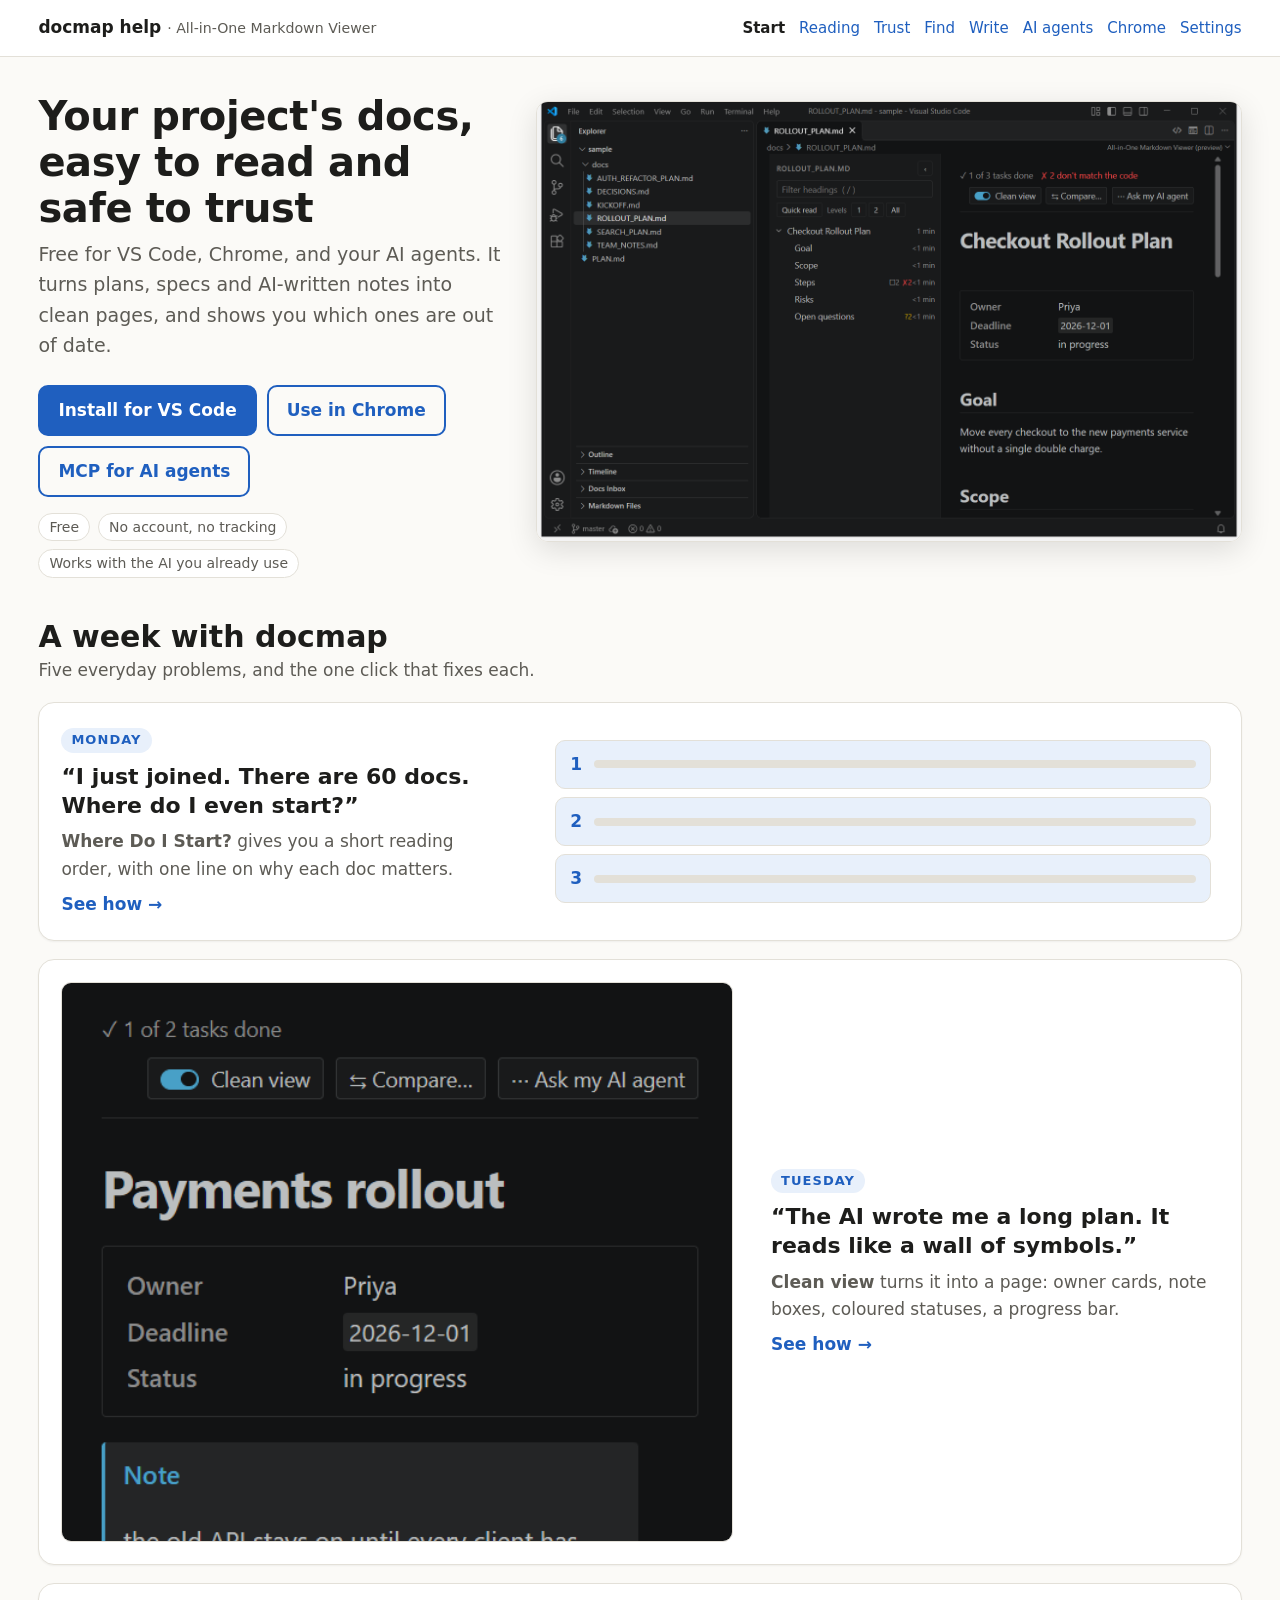
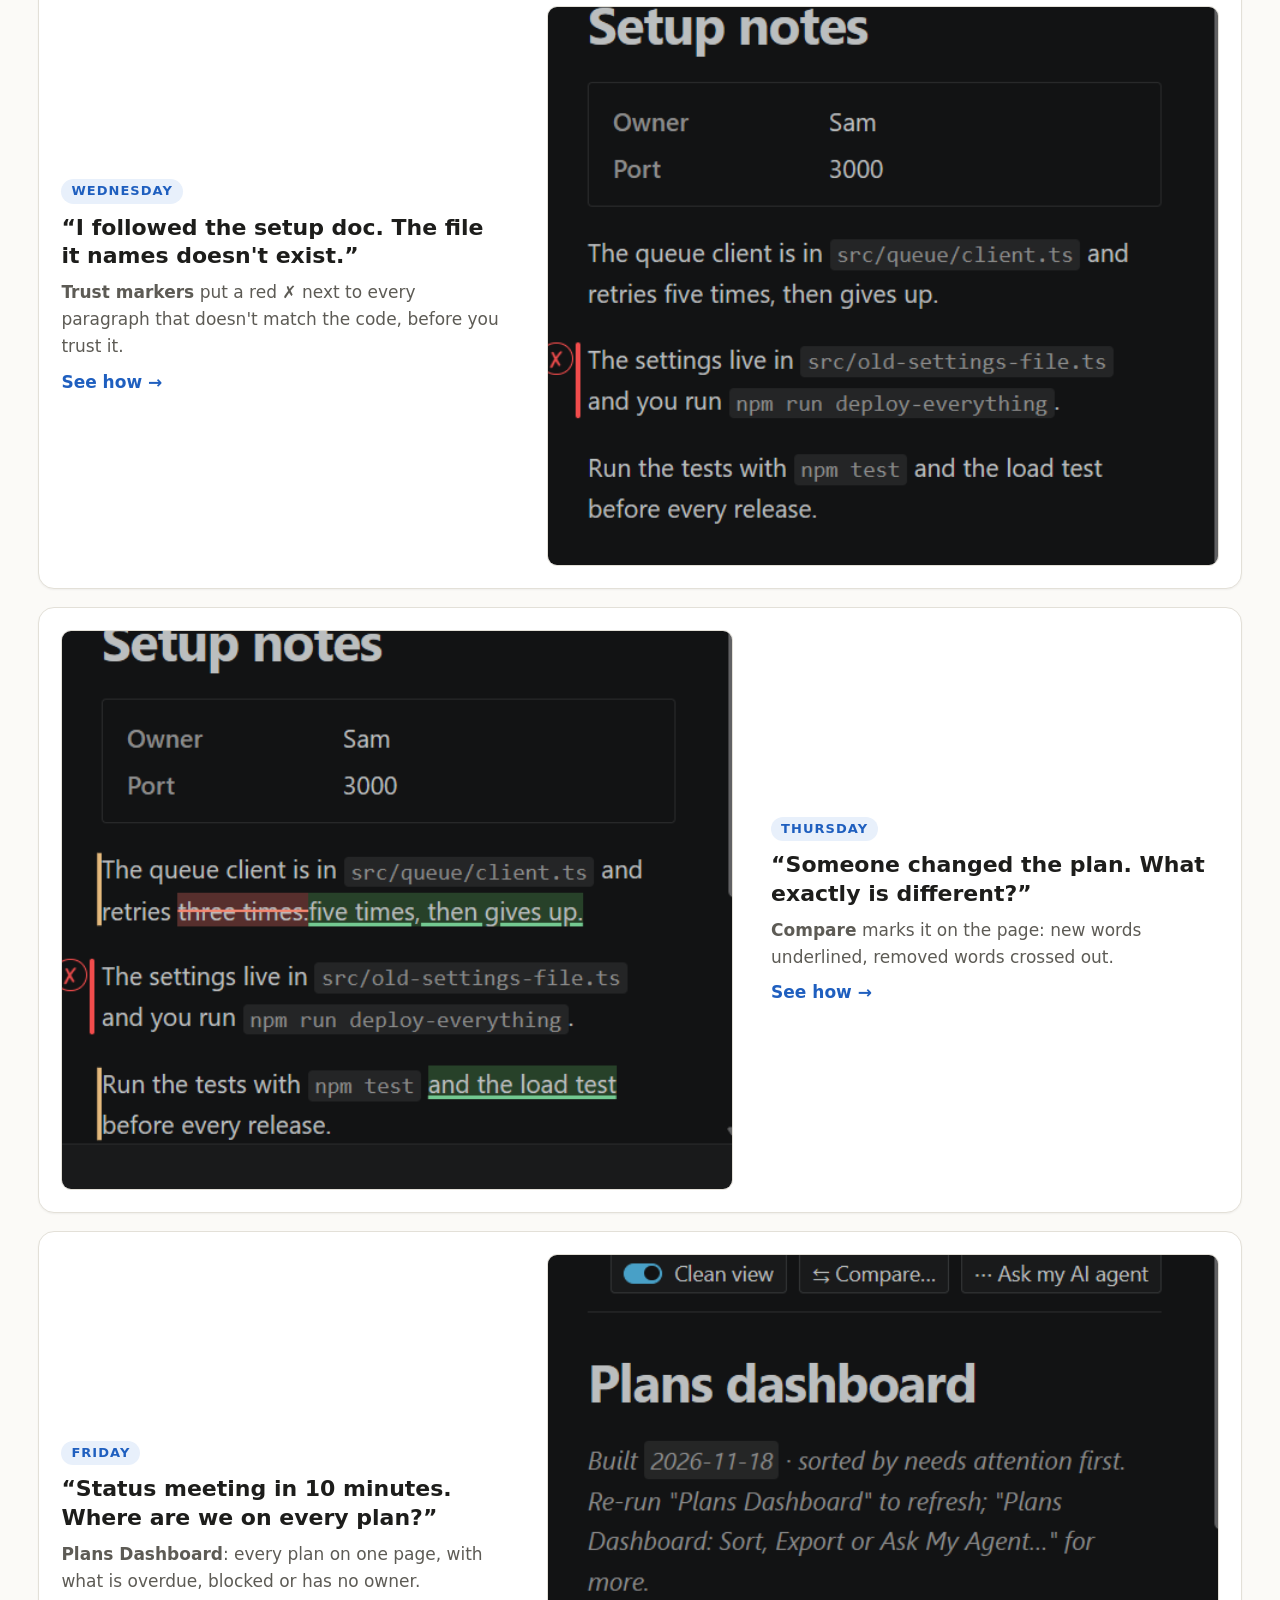
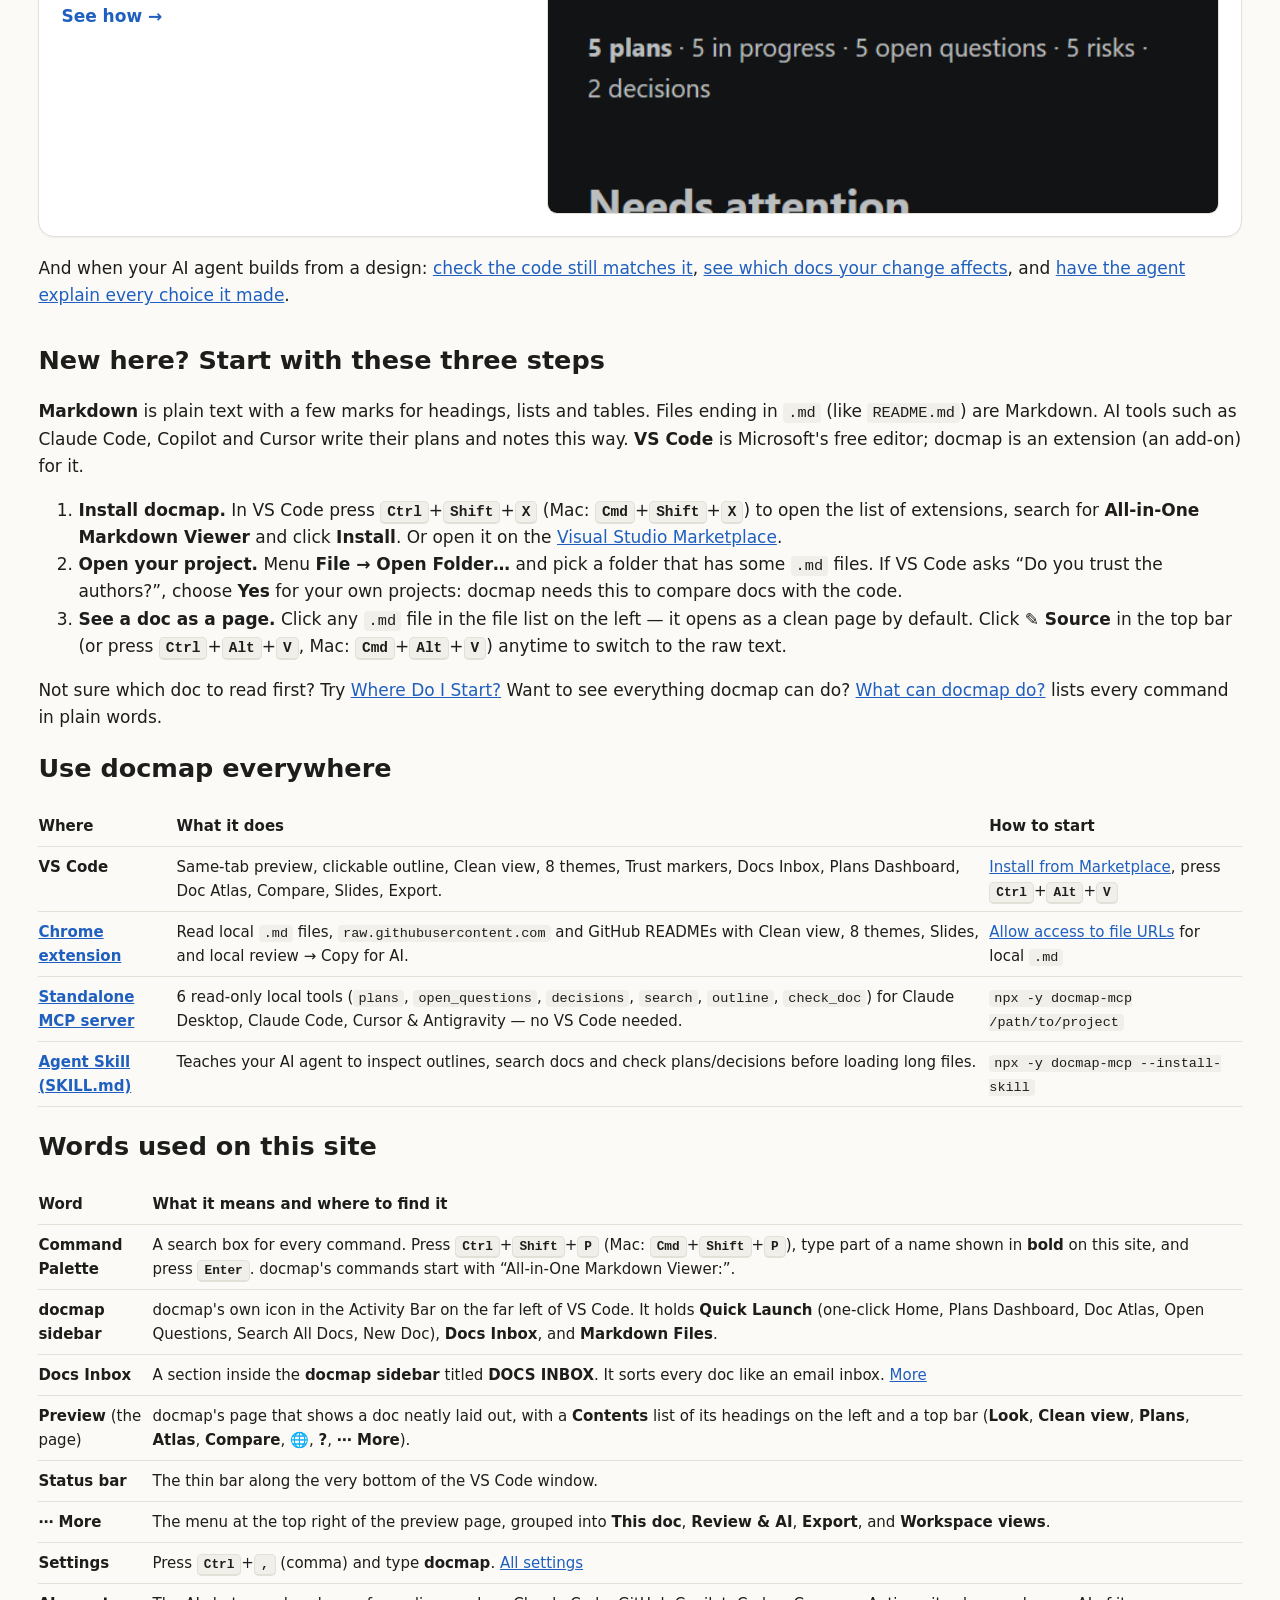
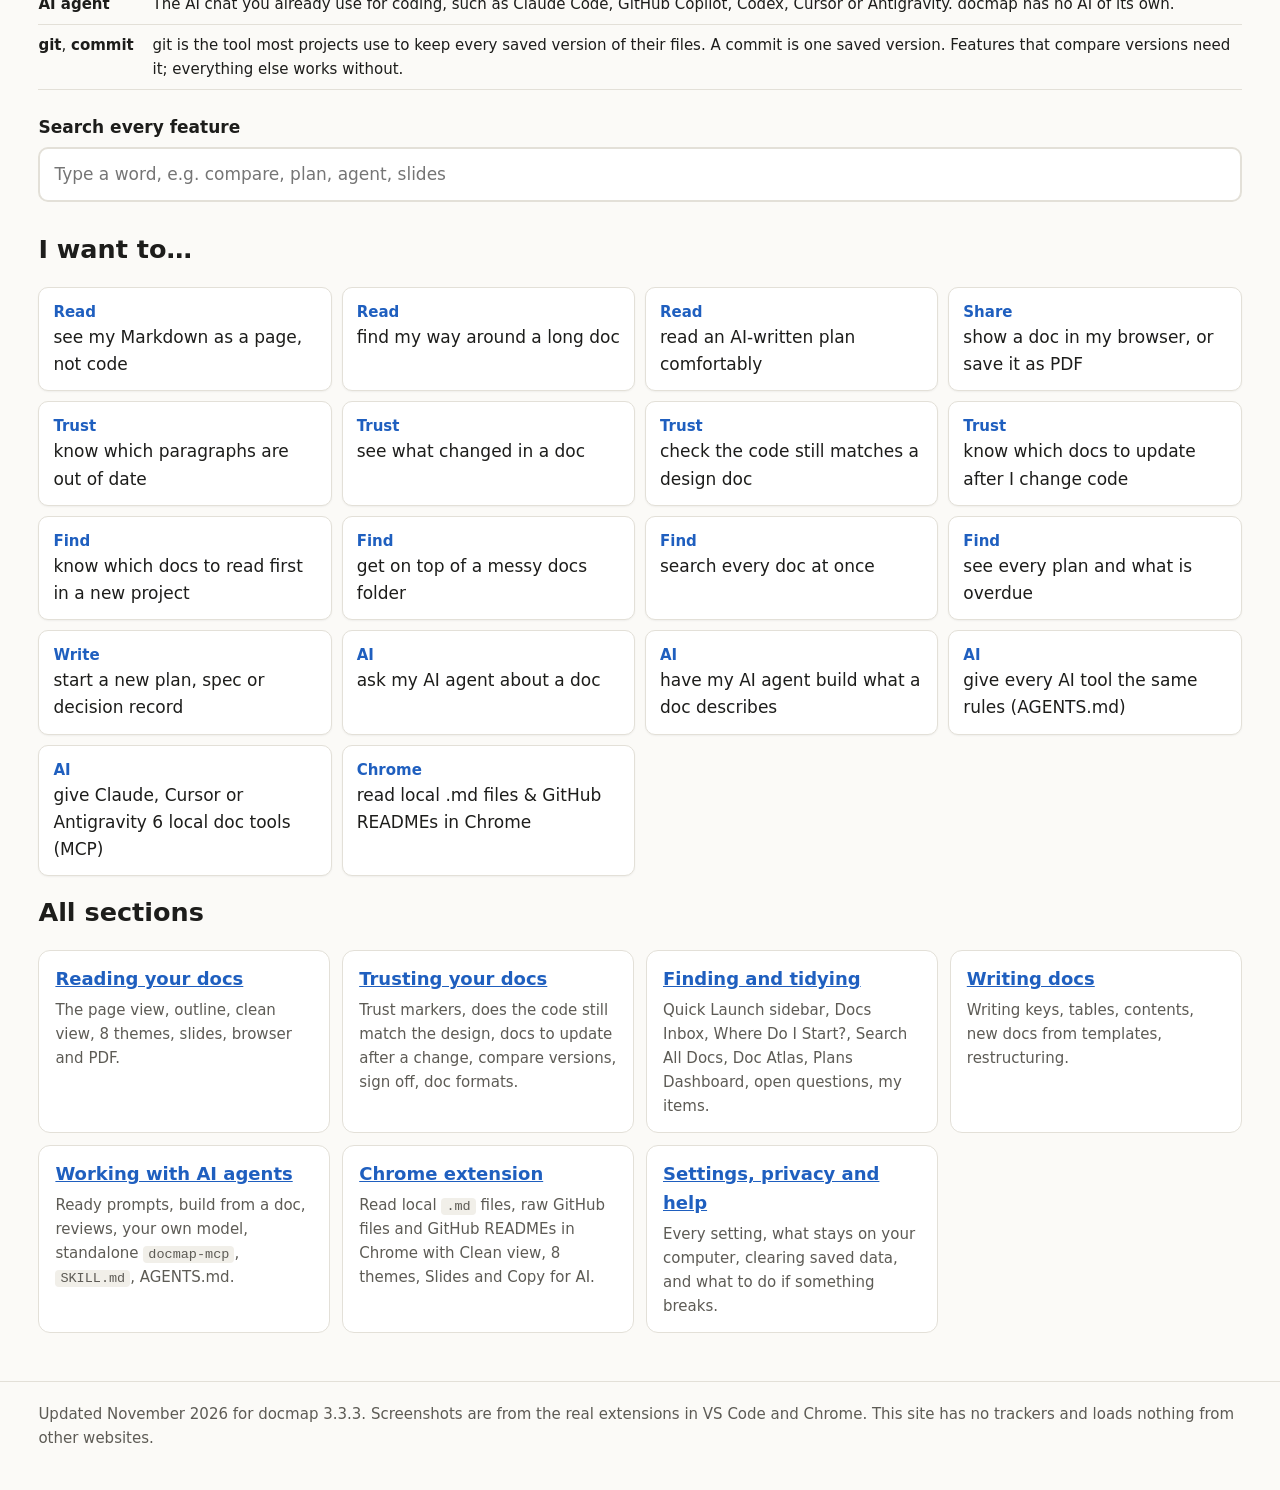
==== commit 33f8e446: "Update docmap-help for v3.3.3: default preview mode, Source button, openPreviewByDefault" ====
--- a/index.html
+++ b/index.html
@@ -97,7 +97,7 @@
   <ol>
     <li><b>Install docmap.</b> In VS Code press <kbd>Ctrl</kbd>+<kbd>Shift</kbd>+<kbd>X</kbd> (Mac: <kbd>Cmd</kbd>+<kbd>Shift</kbd>+<kbd>X</kbd>) to open the list of extensions, search for <b>All-in-One Markdown Viewer</b> and click <b>Install</b>. Or open it on the <a href="https://marketplace.visualstudio.com/items?itemName=kish21.markdown-as-web-page">Visual Studio Marketplace</a>.</li>
     <li><b>Open your project.</b> Menu <b>File → Open Folder…</b> and pick a folder that has some <code>.md</code> files. If VS Code asks “Do you trust the authors?”, choose <b>Yes</b> for your own projects: docmap needs this to compare docs with the code.</li>
-    <li><b>See a doc as a page.</b> Click a <code>.md</code> file in the file list on the left, then press <kbd>Ctrl</kbd>+<kbd>Alt</kbd>+<kbd>V</kbd> (Mac: <kbd>Cmd</kbd>+<kbd>Alt</kbd>+<kbd>V</kbd>). Press it again to go back to the text.</li>
+    <li><b>See a doc as a page.</b> Click any <code>.md</code> file in the file list on the left — it opens as a clean page by default. Click <b>✎ Source</b> in the top bar (or press <kbd>Ctrl</kbd>+<kbd>Alt</kbd>+<kbd>V</kbd>, Mac: <kbd>Cmd</kbd>+<kbd>Alt</kbd>+<kbd>V</kbd>) anytime to switch to the raw text.</li>
   </ol>
   <p>Not sure which doc to read first? Try <a href="finding.html#where-to-start">Where Do I Start?</a> Want to see everything docmap can do? <a href="finding.html#what-can-docmap-do">What can docmap do?</a> lists every command in plain words.</p>
 
@@ -166,7 +166,7 @@
 
 <footer>
   <div class="wrap">
-    Updated November 2026 for docmap 3.3.2. Screenshots are from the real extensions in VS Code and Chrome. This site has no trackers and loads nothing from other websites.
+    Updated November 2026 for docmap 3.3.3. Screenshots are from the real extensions in VS Code and Chrome. This site has no trackers and loads nothing from other websites.
   </div>
 </footer>
 <script src="features.js"></script>
